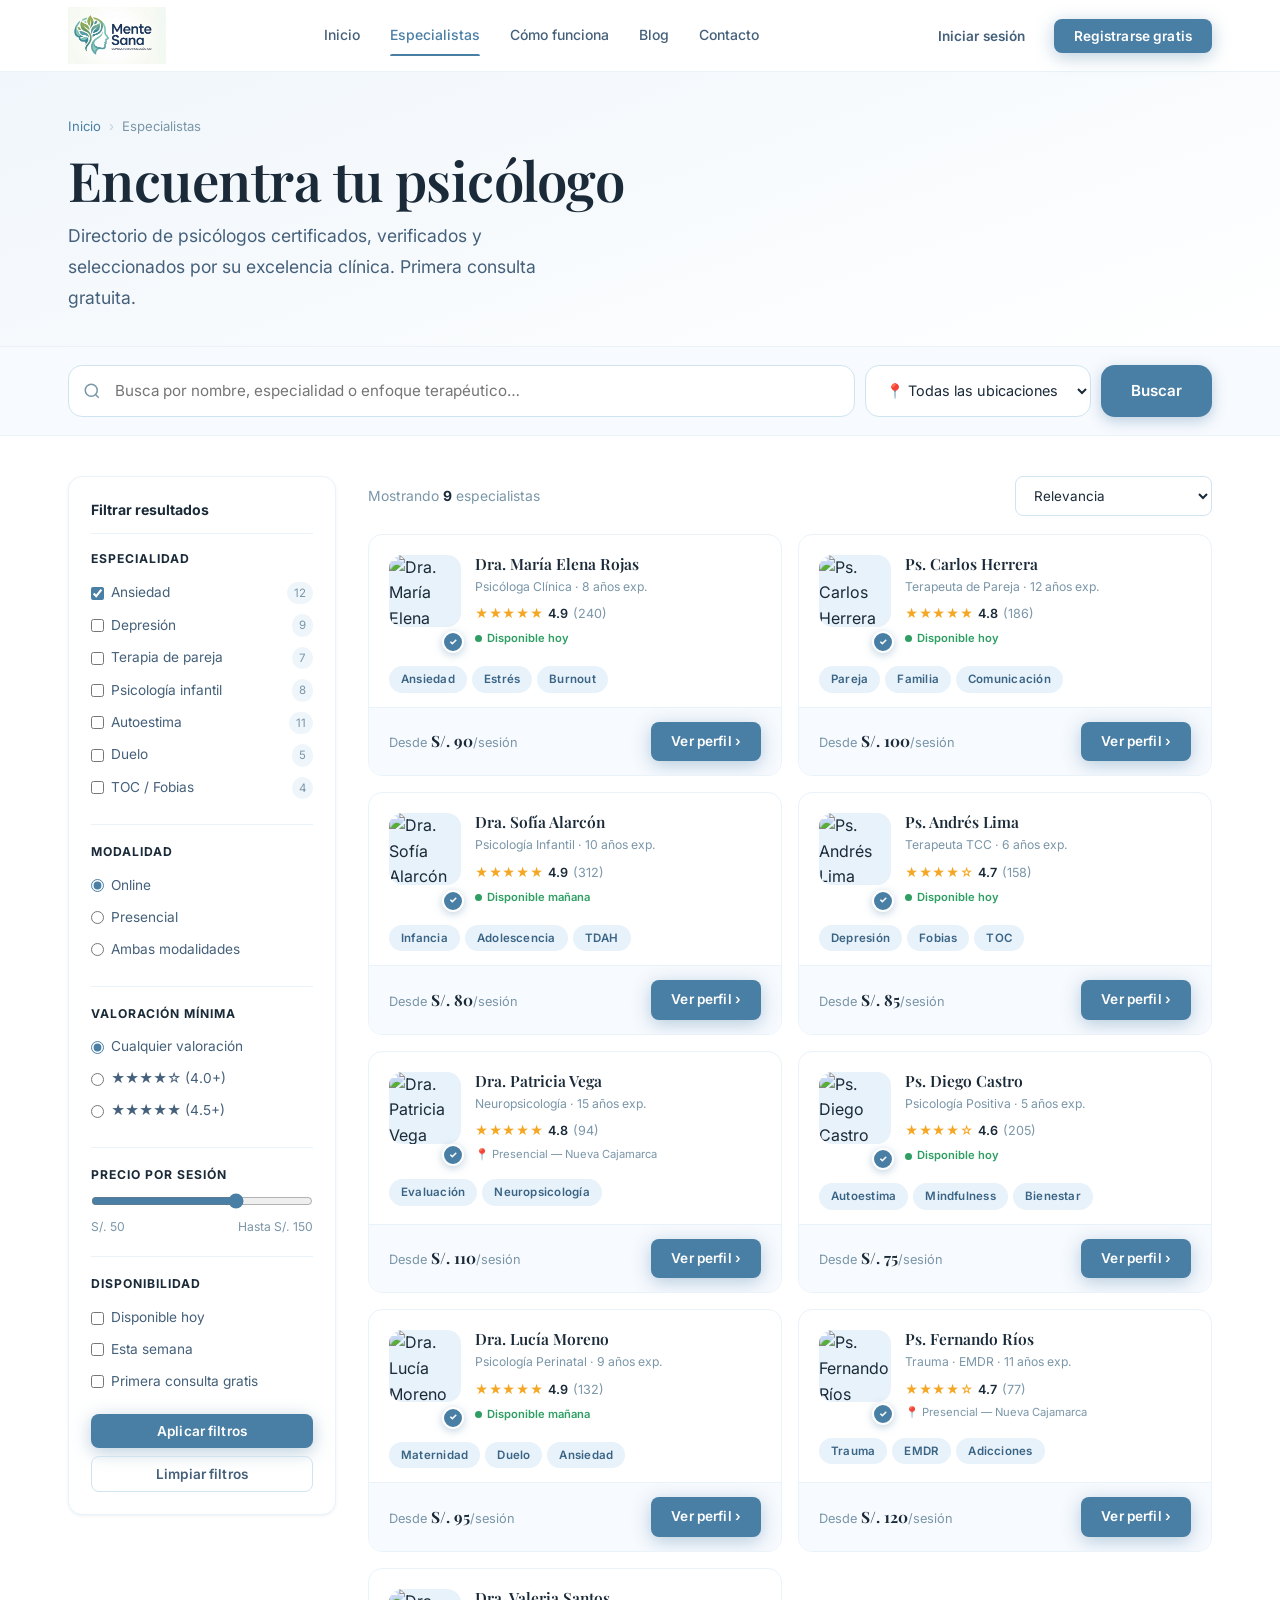
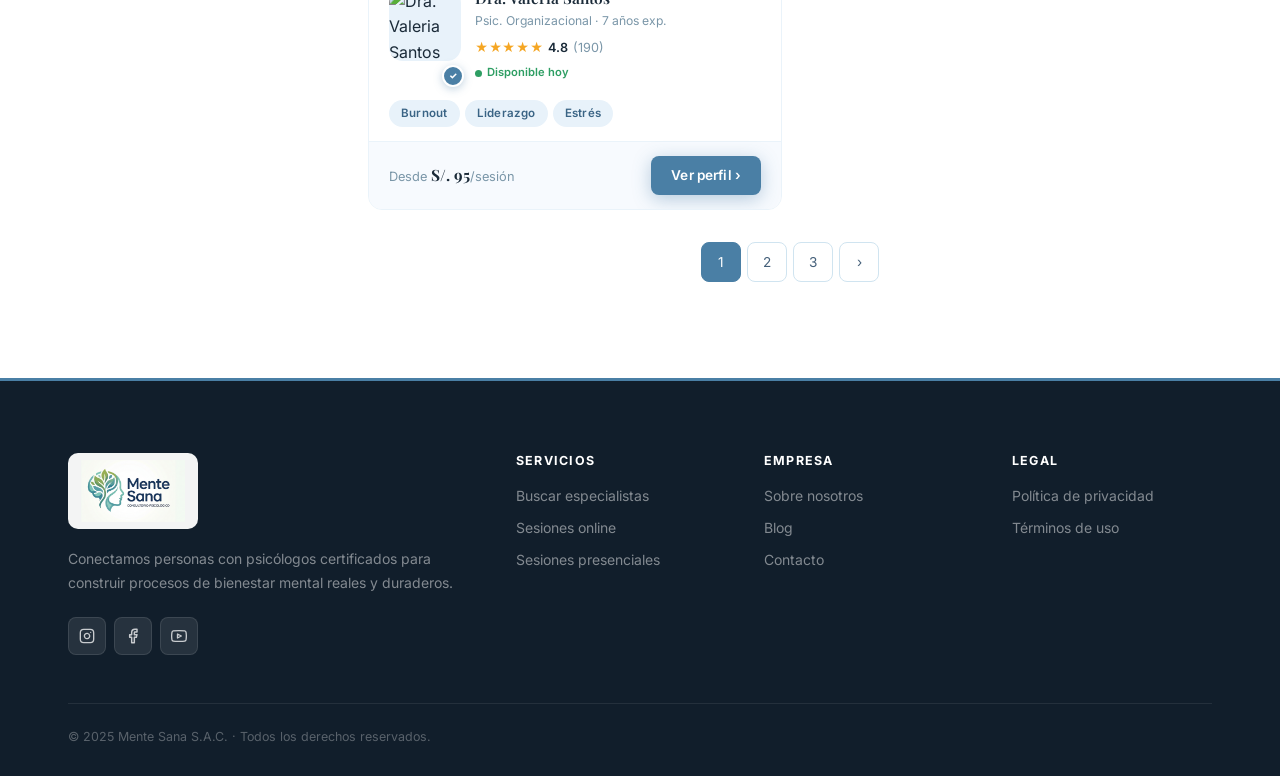
==== especialistas.html @ 7d18831c "Sitio Mente Sana — versión inicial" ====
<!DOCTYPE html>
<html lang="es">
<head>
  <meta charset="UTF-8">
  <meta name="viewport" content="width=device-width, initial-scale=1.0">
  <title>Especialistas — Mente Sana</title>
  <meta name="description" content="Directorio de psicólogos certificados. Filtra por especialidad, precio y disponibilidad.">
  <link rel="stylesheet" href="css/styles.css">
</head>
<body>

<!-- ══════════ NAVEGACIÓN ══════════ -->
<nav class="nav" id="navbar">
  <div class="container nav-inner">
    <a href="index.html" class="nav-logo">
      <img src="img/logo2.png" alt="Mente Sana — Consultorio Psicológico" class="nav-logo-img">
    </a>
    <div class="nav-links">
      <a href="index.html"         class="nav-link">Inicio</a>
      <a href="especialistas.html" class="nav-link active">Especialistas</a>
      <a href="index.html#proceso" class="nav-link">Cómo funciona</a>
      <a href="index.html#blog"    class="nav-link">Blog</a>
      <a href="index.html#contacto" class="nav-link">Contacto</a>
    </div>
    <div class="nav-actions">
      <button class="btn btn-ghost btn-sm" onclick="openAuthModal('login')">Iniciar sesión</button>
      <button class="btn btn-primary btn-sm" onclick="openAuthModal('register')">Registrarse gratis</button>
    </div>
    <button class="nav-hamburger" id="hamburger" aria-label="Abrir menú">
      <span></span><span></span><span></span>
    </button>
  </div>
</nav>
<div class="mobile-menu" id="mobileMenu">
  <a href="index.html"         class="nav-link">Inicio</a>
  <a href="especialistas.html" class="nav-link">Especialistas</a>
  <a href="index.html#contacto" class="nav-link">Contacto</a>
  <div class="nav-actions">
    <button class="btn btn-ghost btn-sm" onclick="openAuthModal('login')">Iniciar sesión</button>
    <button class="btn btn-primary btn-sm" onclick="openAuthModal('register')">Registrarse gratis</button>
  </div>
</div>


<!-- ══════════ CABECERA ══════════ -->
<div class="page-header">
  <div class="container">
    <div class="breadcrumb">
      <a href="index.html">Inicio</a>
      <span class="breadcrumb-sep">›</span>
      <span>Especialistas</span>
    </div>
    <h1>Encuentra tu psicólogo</h1>
    <p class="lead" style="color:var(--text-secondary);max-width:520px;margin-top:8px;">
      Directorio de psicólogos certificados, verificados y seleccionados
      por su excelencia clínica. Primera consulta gratuita.
    </p>
  </div>
</div>


<!-- ══════════ BARRA DE BÚSQUEDA ══════════ -->
<div style="background:var(--bg-soft);padding:18px 0;border-bottom:1px solid var(--border-light);">
  <div class="container">
    <div class="search-row" style="margin-bottom:0;">
      <div class="search-field">
        <svg class="search-field-icon" width="18" height="18" viewBox="0 0 24 24" fill="none" stroke="currentColor" stroke-width="2"><circle cx="11" cy="11" r="8"/><path d="m21 21-4.35-4.35"/></svg>
        <input class="search-input" type="text" id="searchInput" placeholder="Busca por nombre, especialidad o enfoque terapéutico…">
      </div>
      <select class="search-select" id="locationFilter">
        <option value="">📍 Todas las ubicaciones</option>
        <option>Online</option>
        <option>Nueva Cajamarca</option>
        <option>San Martín</option>
        <option>Rioja</option>
      </select>
      <button class="search-btn" onclick="applyFilters()">Buscar</button>
    </div>
  </div>
</div>


<!-- ══════════ CONTENIDO PRINCIPAL ══════════ -->
<div class="container">
  <div class="specialists-layout">

    <!-- SIDEBAR DE FILTROS -->
    <aside class="filters-sidebar">
      <div class="filters-sidebar-title">Filtrar resultados</div>

      <div class="filter-group">
        <h4>Especialidad</h4>
        <label class="filter-option">
          <div class="filter-option-left"><input type="checkbox" checked> Ansiedad</div>
          <span class="filter-option-count">12</span>
        </label>
        <label class="filter-option">
          <div class="filter-option-left"><input type="checkbox"> Depresión</div>
          <span class="filter-option-count">9</span>
        </label>
        <label class="filter-option">
          <div class="filter-option-left"><input type="checkbox"> Terapia de pareja</div>
          <span class="filter-option-count">7</span>
        </label>
        <label class="filter-option">
          <div class="filter-option-left"><input type="checkbox"> Psicología infantil</div>
          <span class="filter-option-count">8</span>
        </label>
        <label class="filter-option">
          <div class="filter-option-left"><input type="checkbox"> Autoestima</div>
          <span class="filter-option-count">11</span>
        </label>
        <label class="filter-option">
          <div class="filter-option-left"><input type="checkbox"> Duelo</div>
          <span class="filter-option-count">5</span>
        </label>
        <label class="filter-option">
          <div class="filter-option-left"><input type="checkbox"> TOC / Fobias</div>
          <span class="filter-option-count">4</span>
        </label>
      </div>

      <div class="filter-group">
        <h4>Modalidad</h4>
        <label class="filter-option"><div class="filter-option-left"><input type="radio" name="modalidad" checked> Online</div></label>
        <label class="filter-option"><div class="filter-option-left"><input type="radio" name="modalidad"> Presencial</div></label>
        <label class="filter-option"><div class="filter-option-left"><input type="radio" name="modalidad"> Ambas modalidades</div></label>
      </div>

      <div class="filter-group">
        <h4>Valoración mínima</h4>
        <label class="filter-option"><div class="filter-option-left"><input type="radio" name="rating" checked> Cualquier valoración</div></label>
        <label class="filter-option"><div class="filter-option-left"><input type="radio" name="rating"> ★★★★☆ (4.0+)</div></label>
        <label class="filter-option"><div class="filter-option-left"><input type="radio" name="rating"> ★★★★★ (4.5+)</div></label>
      </div>

      <div class="filter-group">
        <h4>Precio por sesión</h4>
        <div class="price-range">
          <input type="range" id="priceRange" min="50" max="200" value="150" oninput="updatePrice(this.value)">
          <div class="price-range-labels">
            <span>S/. 50</span>
            <span id="priceVal">Hasta S/. 150</span>
          </div>
        </div>
      </div>

      <div class="filter-group">
        <h4>Disponibilidad</h4>
        <label class="filter-option"><div class="filter-option-left"><input type="checkbox"> Disponible hoy</div></label>
        <label class="filter-option"><div class="filter-option-left"><input type="checkbox"> Esta semana</div></label>
        <label class="filter-option"><div class="filter-option-left"><input type="checkbox"> Primera consulta gratis</div></label>
      </div>

      <button class="btn btn-primary btn-full btn-sm" onclick="applyFilters()">Aplicar filtros</button>
      <button class="btn btn-ghost btn-full btn-sm" style="margin-top:8px;border:1.5px solid var(--border);" onclick="clearFilters()">Limpiar filtros</button>
    </aside>

    <!-- RESULTADOS -->
    <main>
      <div class="results-header">
        <div class="results-count">Mostrando <strong id="resultsCount">9</strong> especialistas</div>
        <select class="sort-select" onchange="applyFilters()">
          <option>Relevancia</option>
          <option>Precio: menor a mayor</option>
          <option>Precio: mayor a menor</option>
          <option>Mejor valorados</option>
          <option>Más reseñas</option>
        </select>
      </div>

      <div class="specialists-grid" id="specialistsGrid">

        <!-- Card 1 — Destacada -->
        <div class="specialist-card" onclick="window.location='perfil.html'" style="cursor:pointer;">
          <div class="card-top">
            <div class="card-avatar-wrap">
              <div class="card-avatar">
                <img src="https://images.unsplash.com/photo-1494790108377-be9c29b29330?auto=format&fit=crop&w=200&h=200&crop=face&q=80" alt="Dra. María Elena Rojas">
              </div>
              <span class="verified-badge">✓</span>
            </div>
            <div class="card-info">
              <h3 class="card-name">Dra. María Elena Rojas</h3>
              <p class="card-spec">Psicóloga Clínica · 8 años exp.</p>
              <div class="card-rating"><span class="stars">★★★★★</span> 4.9 <span class="card-reviews">(240)</span></div>
              <div class="card-online"><span class="online-dot"></span>Disponible hoy</div>
            </div>
          </div>
          <div class="card-body"><div class="card-tags"><span class="badge">Ansiedad</span><span class="badge">Estrés</span><span class="badge">Burnout</span></div></div>
          <div class="card-footer">
            <span class="card-price">Desde <strong>S/. 90</strong>/sesión</span>
            <a href="perfil.html" class="btn btn-primary btn-sm" onclick="event.stopPropagation()">Ver perfil ›</a>
          </div>
        </div>

        <!-- Card 2 -->
        <div class="specialist-card" onclick="window.location='perfil.html'" style="cursor:pointer;">
          <div class="card-top">
            <div class="card-avatar-wrap">
              <div class="card-avatar"><img src="https://images.unsplash.com/photo-1612349317150-e413f6a5b16d?auto=format&fit=crop&w=200&h=200&crop=face&q=80" alt="Ps. Carlos Herrera"></div>
              <span class="verified-badge">✓</span>
            </div>
            <div class="card-info">
              <h3 class="card-name">Ps. Carlos Herrera</h3>
              <p class="card-spec">Terapeuta de Pareja · 12 años exp.</p>
              <div class="card-rating"><span class="stars">★★★★★</span> 4.8 <span class="card-reviews">(186)</span></div>
              <div class="card-online"><span class="online-dot"></span>Disponible hoy</div>
            </div>
          </div>
          <div class="card-body"><div class="card-tags"><span class="badge">Pareja</span><span class="badge">Familia</span><span class="badge">Comunicación</span></div></div>
          <div class="card-footer">
            <span class="card-price">Desde <strong>S/. 100</strong>/sesión</span>
            <a href="perfil.html" class="btn btn-primary btn-sm" onclick="event.stopPropagation()">Ver perfil ›</a>
          </div>
        </div>

        <!-- Card 3 -->
        <div class="specialist-card" onclick="window.location='perfil.html'" style="cursor:pointer;">
          <div class="card-top">
            <div class="card-avatar-wrap">
              <div class="card-avatar"><img src="https://images.unsplash.com/photo-1573497019940-1c28c88b4f3e?auto=format&fit=crop&w=200&h=200&crop=face&q=80" alt="Dra. Sofía Alarcón"></div>
              <span class="verified-badge">✓</span>
            </div>
            <div class="card-info">
              <h3 class="card-name">Dra. Sofía Alarcón</h3>
              <p class="card-spec">Psicología Infantil · 10 años exp.</p>
              <div class="card-rating"><span class="stars">★★★★★</span> 4.9 <span class="card-reviews">(312)</span></div>
              <div class="card-online"><span class="online-dot"></span>Disponible mañana</div>
            </div>
          </div>
          <div class="card-body"><div class="card-tags"><span class="badge">Infancia</span><span class="badge">Adolescencia</span><span class="badge">TDAH</span></div></div>
          <div class="card-footer">
            <span class="card-price">Desde <strong>S/. 80</strong>/sesión</span>
            <a href="perfil.html" class="btn btn-primary btn-sm" onclick="event.stopPropagation()">Ver perfil ›</a>
          </div>
        </div>

        <!-- Card 4 -->
        <div class="specialist-card" onclick="window.location='perfil.html'" style="cursor:pointer;">
          <div class="card-top">
            <div class="card-avatar-wrap">
              <div class="card-avatar"><img src="https://images.unsplash.com/photo-1612531386530-97286d97c2d2?auto=format&fit=crop&w=200&h=200&crop=face&q=80" alt="Ps. Andrés Lima"></div>
              <span class="verified-badge">✓</span>
            </div>
            <div class="card-info">
              <h3 class="card-name">Ps. Andrés Lima</h3>
              <p class="card-spec">Terapeuta TCC · 6 años exp.</p>
              <div class="card-rating"><span class="stars">★★★★☆</span> 4.7 <span class="card-reviews">(158)</span></div>
              <div class="card-online"><span class="online-dot"></span>Disponible hoy</div>
            </div>
          </div>
          <div class="card-body"><div class="card-tags"><span class="badge">Depresión</span><span class="badge">Fobias</span><span class="badge">TOC</span></div></div>
          <div class="card-footer">
            <span class="card-price">Desde <strong>S/. 85</strong>/sesión</span>
            <a href="perfil.html" class="btn btn-primary btn-sm" onclick="event.stopPropagation()">Ver perfil ›</a>
          </div>
        </div>

        <!-- Card 5 -->
        <div class="specialist-card" onclick="window.location='perfil.html'" style="cursor:pointer;">
          <div class="card-top">
            <div class="card-avatar-wrap">
              <div class="card-avatar"><img src="https://images.unsplash.com/photo-1581065178047-8ee15951ede6?auto=format&fit=crop&w=200&h=200&crop=face&q=80" alt="Dra. Patricia Vega"></div>
              <span class="verified-badge">✓</span>
            </div>
            <div class="card-info">
              <h3 class="card-name">Dra. Patricia Vega</h3>
              <p class="card-spec">Neuropsicología · 15 años exp.</p>
              <div class="card-rating"><span class="stars">★★★★★</span> 4.8 <span class="card-reviews">(94)</span></div>
              <div style="font-size:.7rem;color:var(--text-muted);margin-top:4px;">📍 Presencial — Nueva Cajamarca</div>
            </div>
          </div>
          <div class="card-body"><div class="card-tags"><span class="badge">Evaluación</span><span class="badge">Neuropsicología</span></div></div>
          <div class="card-footer">
            <span class="card-price">Desde <strong>S/. 110</strong>/sesión</span>
            <a href="perfil.html" class="btn btn-primary btn-sm" onclick="event.stopPropagation()">Ver perfil ›</a>
          </div>
        </div>

        <!-- Card 6 -->
        <div class="specialist-card" onclick="window.location='perfil.html'" style="cursor:pointer;">
          <div class="card-top">
            <div class="card-avatar-wrap">
              <div class="card-avatar"><img src="https://images.unsplash.com/photo-1645066928295-2506defde470?auto=format&fit=crop&w=200&h=200&crop=face&q=80" alt="Ps. Diego Castro"></div>
              <span class="verified-badge">✓</span>
            </div>
            <div class="card-info">
              <h3 class="card-name">Ps. Diego Castro</h3>
              <p class="card-spec">Psicología Positiva · 5 años exp.</p>
              <div class="card-rating"><span class="stars">★★★★☆</span> 4.6 <span class="card-reviews">(205)</span></div>
              <div class="card-online"><span class="online-dot"></span>Disponible hoy</div>
            </div>
          </div>
          <div class="card-body"><div class="card-tags"><span class="badge">Autoestima</span><span class="badge">Mindfulness</span><span class="badge">Bienestar</span></div></div>
          <div class="card-footer">
            <span class="card-price">Desde <strong>S/. 75</strong>/sesión</span>
            <a href="perfil.html" class="btn btn-primary btn-sm" onclick="event.stopPropagation()">Ver perfil ›</a>
          </div>
        </div>

        <!-- Card 7 -->
        <div class="specialist-card" onclick="window.location='perfil.html'" style="cursor:pointer;">
          <div class="card-top">
            <div class="card-avatar-wrap">
              <div class="card-avatar"><img src="https://images.unsplash.com/photo-1573496359142-b8d87734a5a2?auto=format&fit=crop&w=200&h=200&crop=face&q=80" alt="Dra. Lucía Moreno"></div>
              <span class="verified-badge">✓</span>
            </div>
            <div class="card-info">
              <h3 class="card-name">Dra. Lucía Moreno</h3>
              <p class="card-spec">Psicología Perinatal · 9 años exp.</p>
              <div class="card-rating"><span class="stars">★★★★★</span> 4.9 <span class="card-reviews">(132)</span></div>
              <div class="card-online"><span class="online-dot"></span>Disponible mañana</div>
            </div>
          </div>
          <div class="card-body"><div class="card-tags"><span class="badge">Maternidad</span><span class="badge">Duelo</span><span class="badge">Ansiedad</span></div></div>
          <div class="card-footer">
            <span class="card-price">Desde <strong>S/. 95</strong>/sesión</span>
            <a href="perfil.html" class="btn btn-primary btn-sm" onclick="event.stopPropagation()">Ver perfil ›</a>
          </div>
        </div>

        <!-- Card 8 -->
        <div class="specialist-card" onclick="window.location='perfil.html'" style="cursor:pointer;">
          <div class="card-top">
            <div class="card-avatar-wrap">
              <div class="card-avatar"><img src="https://images.unsplash.com/photo-1612349317150-e413f6a5b16d?auto=format&fit=crop&w=200&h=200&crop=top&q=80" alt="Ps. Fernando Ríos"></div>
              <span class="verified-badge">✓</span>
            </div>
            <div class="card-info">
              <h3 class="card-name">Ps. Fernando Ríos</h3>
              <p class="card-spec">Trauma · EMDR · 11 años exp.</p>
              <div class="card-rating"><span class="stars">★★★★☆</span> 4.7 <span class="card-reviews">(77)</span></div>
              <div style="font-size:.7rem;color:var(--text-muted);margin-top:4px;">📍 Presencial — Nueva Cajamarca</div>
            </div>
          </div>
          <div class="card-body"><div class="card-tags"><span class="badge">Trauma</span><span class="badge">EMDR</span><span class="badge">Adicciones</span></div></div>
          <div class="card-footer">
            <span class="card-price">Desde <strong>S/. 120</strong>/sesión</span>
            <a href="perfil.html" class="btn btn-primary btn-sm" onclick="event.stopPropagation()">Ver perfil ›</a>
          </div>
        </div>

        <!-- Card 9 -->
        <div class="specialist-card" onclick="window.location='perfil.html'" style="cursor:pointer;">
          <div class="card-top">
            <div class="card-avatar-wrap">
              <div class="card-avatar"><img src="https://images.unsplash.com/photo-1701096374092-bb70915fdc5c?auto=format&fit=crop&w=200&h=200&crop=face&q=80" alt="Dra. Valeria Santos"></div>
              <span class="verified-badge">✓</span>
            </div>
            <div class="card-info">
              <h3 class="card-name">Dra. Valeria Santos</h3>
              <p class="card-spec">Psic. Organizacional · 7 años exp.</p>
              <div class="card-rating"><span class="stars">★★★★★</span> 4.8 <span class="card-reviews">(190)</span></div>
              <div class="card-online"><span class="online-dot"></span>Disponible hoy</div>
            </div>
          </div>
          <div class="card-body"><div class="card-tags"><span class="badge">Burnout</span><span class="badge">Liderazgo</span><span class="badge">Estrés</span></div></div>
          <div class="card-footer">
            <span class="card-price">Desde <strong>S/. 95</strong>/sesión</span>
            <a href="perfil.html" class="btn btn-primary btn-sm" onclick="event.stopPropagation()">Ver perfil ›</a>
          </div>
        </div>

      </div><!-- /.specialists-grid -->

      <div class="pagination">
        <button class="page-btn active">1</button>
        <button class="page-btn">2</button>
        <button class="page-btn">3</button>
        <button class="page-btn">›</button>
      </div>
    </main>
  </div>
</div>


<!-- ══════════ FOOTER ══════════ -->
<footer class="footer" style="margin-top:56px;">
  <div class="container">
    <div class="footer-grid">
      <div class="footer-brand">
        <div class="footer-logo-wrap">
          <img src="img/logo2.png" alt="Mente Sana — Consultorio Psicológico" class="footer-logo-img">
        </div>
        <p>Conectamos personas con psicólogos certificados para construir procesos de bienestar mental reales y duraderos.</p>
        <div class="footer-social">
          <a href="#" class="social-btn" aria-label="Instagram"><svg width="16" height="16" viewBox="0 0 24 24" fill="none" stroke="currentColor" stroke-width="2" stroke-linecap="round" stroke-linejoin="round" aria-hidden="true"><rect x="2" y="2" width="20" height="20" rx="5" ry="5"/><path d="M16 11.37A4 4 0 1 1 12.63 8 4 4 0 0 1 16 11.37z"/><line x1="17.5" y1="6.5" x2="17.51" y2="6.5"/></svg></a>
          <a href="#" class="social-btn" aria-label="Facebook"><svg width="16" height="16" viewBox="0 0 24 24" fill="none" stroke="currentColor" stroke-width="2.2" stroke-linecap="round" stroke-linejoin="round" aria-hidden="true"><path d="M18 2h-3a5 5 0 0 0-5 5v3H7v4h3v8h4v-8h3l1-4h-4V7a1 1 0 0 1 1-1h3z"/></svg></a>
          <a href="#" class="social-btn" aria-label="YouTube"><svg width="16" height="16" viewBox="0 0 24 24" fill="none" stroke="currentColor" stroke-width="2" stroke-linecap="round" stroke-linejoin="round" aria-hidden="true"><path d="M22.54 6.42a2.78 2.78 0 0 0-1.95-1.96C18.88 4 12 4 12 4s-6.88 0-8.59.46a2.78 2.78 0 0 0-1.95 1.96A29 29 0 0 0 1 12a29 29 0 0 0 .46 5.58A2.78 2.78 0 0 0 3.41 19.54C5.12 20 12 20 12 20s6.88 0 8.59-.46a2.78 2.78 0 0 0 1.95-1.95A29 29 0 0 0 23 12a29 29 0 0 0-.46-5.58z"/><polygon points="9.75 15.02 15.5 12 9.75 8.98 9.75 15.02"/></svg></a>
        </div>
      </div>
      <div class="footer-col">
        <h4>Servicios</h4>
        <div class="footer-links">
          <a href="especialistas.html" class="footer-link">Buscar especialistas</a>
          <a href="index.html#modalidades" class="footer-link">Sesiones online</a>
          <a href="index.html#modalidades" class="footer-link">Sesiones presenciales</a>
        </div>
      </div>
      <div class="footer-col">
        <h4>Empresa</h4>
        <div class="footer-links">
          <a href="#" class="footer-link">Sobre nosotros</a>
          <a href="#" class="footer-link">Blog</a>
          <a href="index.html#contacto" class="footer-link">Contacto</a>
        </div>
      </div>
      <div class="footer-col">
        <h4>Legal</h4>
        <div class="footer-links">
          <a href="#" class="footer-link">Política de privacidad</a>
          <a href="#" class="footer-link">Términos de uso</a>
        </div>
      </div>
    </div>
    <div class="footer-bottom">
      <p>© 2025 Mente Sana S.A.C. · Todos los derechos reservados.</p>
    </div>
  </div>
</footer>

<script>
const hamburger = document.getElementById('hamburger');
const mobileMenu = document.getElementById('mobileMenu');
hamburger.addEventListener('click', () => mobileMenu.classList.toggle('open'));
document.addEventListener('click', e => {
  if(!hamburger.contains(e.target) && !mobileMenu.contains(e.target)) mobileMenu.classList.remove('open');
});
window.addEventListener('scroll', () => {
  document.getElementById('navbar').classList.toggle('scrolled', window.scrollY > 8);
}, { passive: true });

function updatePrice(val) {
  document.getElementById('priceVal').textContent = 'Hasta S/. ' + val;
}

function applyFilters() {
  const query = document.getElementById('searchInput').value.toLowerCase().trim();
  const cards  = document.querySelectorAll('.specialist-card');
  let visible  = 0;
  cards.forEach(card => {
    const text = card.textContent.toLowerCase();
    const show = !query || text.includes(query);
    card.style.display = show ? '' : 'none';
    if (show) visible++;
  });
  document.getElementById('resultsCount').textContent = visible;
}

function clearFilters() {
  document.getElementById('searchInput').value = '';
  document.getElementById('locationFilter').value = '';
  document.querySelectorAll('.specialist-card').forEach(c => c.style.display = '');
  document.getElementById('resultsCount').textContent = 9;
}

document.querySelectorAll('.page-btn').forEach(btn => {
  btn.addEventListener('click', function() {
    document.querySelectorAll('.page-btn').forEach(b => b.classList.remove('active'));
    this.classList.add('active');
  });
});
</script>
<script src="js/main.js"></script>
</body>
</html>
---- css/styles.css ----
/* ===== GOOGLE FONTS ===== */
@import url('https://fonts.googleapis.com/css2?family=Inter:wght@300;400;500;600;700&family=Playfair+Display:ital,wght@0,400;0,600;0,700;1,400&display=swap');

/* ===== CUSTOM PROPERTIES ===== */
:root {
  --primary:         #4A7FA5;
  --primary-dark:    #3A6485;
  --primary-darker:  #2D5270;
  --primary-light:   #E8F2FA;
  --primary-lighter: #F0F6FB;
  --accent:          #7BB3D4;
  --accent-light:    #C4DFF0;
  --accent-warm:     #5E9EC4;

  --text:            #1A2A38;
  --text-secondary:  #45607A;
  --text-muted:      #7A96A8;
  --border:          #D0E4F0;
  --border-light:    #EAF3FA;
  --bg:              #FFFFFF;
  --bg-soft:         #F7FAFE;
  --bg-secondary:    #EFF6FB;

  --success:         #2E9E63;
  --success-light:   #E2F7ED;
  --warning:         #D4860A;

  --shadow-xs: 0 1px 3px rgba(20,50,80,0.07);
  --shadow-sm: 0 2px 12px rgba(20,50,80,0.09);
  --shadow:    0 4px 24px rgba(20,50,80,0.11);
  --shadow-lg: 0 8px 40px rgba(20,50,80,0.14);
  --shadow-xl: 0 16px 60px rgba(20,50,80,0.18);

  --radius-xs: 4px;
  --radius-sm: 8px;
  --radius:    14px;
  --radius-lg: 22px;
  --radius-xl: 36px;
  --radius-full: 9999px;

  --font-body:    'Inter', -apple-system, BlinkMacSystemFont, sans-serif;
  --font-heading: 'Playfair Display', Georgia, serif;

  --transition:      0.22s ease;
  --transition-slow: 0.45s ease;

  --max-width: 1200px;
  --nav-height: 72px;
}

/* ===== RESET ===== */
*, *::before, *::after { box-sizing: border-box; margin: 0; padding: 0; }
html { scroll-behavior: smooth; }
body {
  font-family: var(--font-body);
  font-size: 16px;
  color: var(--text);
  background: var(--bg);
  line-height: 1.6;
  -webkit-font-smoothing: antialiased;
  -moz-osx-font-smoothing: grayscale;
}
img { max-width: 100%; display: block; }
a  { color: inherit; text-decoration: none; }
button { cursor: pointer; font-family: inherit; border: none; background: none; }
input, select, textarea { font-family: inherit; font-size: inherit; }
ul { list-style: none; }

/* ===== TYPOGRAPHY ===== */
h1,h2,h3,h4,h5,h6 { font-family: var(--font-heading); font-weight: 600; line-height: 1.22; color: var(--text); }
h1 { font-size: clamp(2.1rem, 4.5vw, 3.4rem); letter-spacing: -0.01em; }
h2 { font-size: clamp(1.65rem, 3.2vw, 2.3rem); letter-spacing: -0.01em; }
h3 { font-size: clamp(1.1rem, 2vw, 1.4rem); }
h4 { font-size: 1.05rem; }
p  { color: var(--text-secondary); line-height: 1.78; }
.lead { font-size: 1.1rem; line-height: 1.75; }

/* ===== ANIMATIONS ===== */
@keyframes dotPulse {
  0%,100% { box-shadow: 0 0 0 0 rgba(46,158,99,.55); }
  60%     { box-shadow: 0 0 0 6px transparent; }
}
@keyframes floatY {
  0%,100% { transform: translateY(0); }
  50%     { transform: translateY(-8px); }
}
@keyframes fadeUp {
  from { opacity:0; transform:translateY(24px); }
  to   { opacity:1; transform:translateY(0); }
}
@keyframes modalIn {
  from { opacity:0; transform:scale(.95) translateY(14px); }
  to   { opacity:1; transform:scale(1) translateY(0); }
}
@keyframes shimmer {
  0%   { background-position: -200% center; }
  100% { background-position: 200% center; }
}

/* ===== LAYOUT ===== */
.container { max-width: var(--max-width); margin-inline: auto; padding-inline: 28px; }
.section    { padding: 80px 0; }
.section--gray    { background: var(--bg-soft); }
.section--primary { background: linear-gradient(135deg, var(--primary-darker) 0%, var(--primary-dark) 60%, var(--primary) 100%); color:#fff; }

.section-header { text-align: center; margin-bottom: 52px; }
.section-header .eyebrow {
  display: inline-flex; align-items: center; gap: 6px;
  font-size: .72rem; font-weight: 700; letter-spacing: .14em;
  text-transform: uppercase; color: var(--primary); margin-bottom: 10px;
}
.section-header .eyebrow::before,
.section-header .eyebrow::after { content:''; display:block; width:24px; height:1.5px; background:var(--primary); border-radius:2px; }
.section-header h2 { margin-bottom: 12px; }
.section-header p  { max-width: 540px; margin-inline: auto; font-size: 1.05rem; }

.grid-2 { display: grid; grid-template-columns: repeat(2,1fr); gap: 24px; }
.grid-3 { display: grid; grid-template-columns: repeat(3,1fr); gap: 28px; }
.grid-4 { display: grid; grid-template-columns: repeat(4,1fr); gap: 24px; }

/* ===== BADGE ===== */
.badge {
  display: inline-flex; align-items: center; gap: 4px;
  padding: 4px 12px; border-radius: var(--radius-full);
  font-size: .72rem; font-weight: 600;
  background: var(--primary-light); color: var(--primary-dark);
  letter-spacing: .02em;
}
.badge--outline { background: transparent; border: 1.5px solid var(--border); color: var(--text-secondary); }
.badge--green   { background: var(--success-light); color: var(--success); }
.badge--warm    { background: #FEF3E2; color: var(--warning); }
.badge--gray    { background: var(--bg-secondary); color: var(--text-muted); }
.badge--featured { background: var(--primary); color: #fff; font-size: .68rem; }

/* ===== VERIFIED BADGE ===== */
.card-avatar-wrap { position: relative; display: inline-block; flex-shrink: 0; }
.verified-badge {
  position: absolute; bottom: -3px; right: -3px;
  width: 22px; height: 22px; border-radius: 50%;
  background: var(--primary); border: 2.5px solid var(--bg);
  display: flex; align-items: center; justify-content: center;
  color: #fff; font-size: .58rem; font-weight: 800;
  box-shadow: 0 2px 8px rgba(74,127,165,.35);
}

/* ===== BUTTONS ===== */
.btn {
  display: inline-flex; align-items: center; justify-content: center;
  gap: 8px; padding: 13px 30px; border-radius: var(--radius);
  font-size: .95rem; font-weight: 600; transition: all var(--transition);
  white-space: nowrap; letter-spacing: .01em;
}
.btn-primary {
  background: var(--primary); color: #fff;
  box-shadow: 0 4px 18px rgba(74,127,165,.38);
}
.btn-primary:hover {
  background: var(--primary-dark); transform: translateY(-2px);
  box-shadow: 0 7px 28px rgba(74,127,165,.46);
}
.btn-primary:active { transform: translateY(0); }
.btn-secondary {
  background: var(--bg); color: var(--primary);
  border: 2px solid var(--primary);
}
.btn-secondary:hover { background: var(--primary-light); transform: translateY(-2px); }
.btn-ghost { background: transparent; color: var(--text-secondary); padding: 10px 18px; }
.btn-ghost:hover { background: var(--bg-secondary); color: var(--text); }
.btn-white  { background: #fff; color: var(--primary); box-shadow: 0 4px 20px rgba(0,0,0,.18); }
.btn-white:hover  { background: var(--primary-lighter); transform: translateY(-2px); }
.btn-outline-white { border: 2px solid rgba(255,255,255,.55); color: #fff; background: transparent; }
.btn-outline-white:hover { background: rgba(255,255,255,.12); transform: translateY(-2px); }
.btn-sm  { padding: 9px 20px; font-size: .85rem; border-radius: var(--radius-sm); }
.btn-lg  { padding: 16px 38px; font-size: 1.05rem; }
.btn-full { width: 100%; justify-content: center; }

/* ===== NAVIGATION ===== */
.nav {
  position: sticky; top: 0; z-index: 100;
  height: var(--nav-height);
  background: rgba(255,255,255,.94);
  backdrop-filter: blur(16px); -webkit-backdrop-filter: blur(16px);
  border-bottom: 1px solid var(--border-light);
  transition: box-shadow var(--transition);
}
.nav.scrolled { box-shadow: var(--shadow-sm); }
.nav-inner {
  height: 100%; display: flex; align-items: center;
  justify-content: space-between; gap: 24px;
}
.nav-logo {
  display: flex; align-items: center; flex-shrink: 0;
}
.nav-logo-img {
  height: 58px;
  width: auto;
  display: block;
  object-fit: contain;
}
/* kept for legacy selectors that may reference these */
.logo-mark { display: none; }
.logo-text  { display: none; }

/* ── Footer logo on dark background ── */
.footer-logo-wrap {
  display: inline-flex;
  background: rgba(255,255,255,.95);
  border-radius: 10px;
  padding: 7px 13px;
  margin-bottom: 18px;
}
.footer-logo-img {
  height: 62px;
  width: auto;
  display: block;
  object-fit: contain;
}

/* ── Auth modal logo ── */
.auth-logo-img {
  height: 46px;
  width: auto;
  display: block;
  object-fit: contain;
}
.nav-links { display: flex; align-items: center; gap: 2px; flex: 1; justify-content: center; }
.nav-link {
  padding: 8px 14px; border-radius: var(--radius-sm);
  font-size: .875rem; font-weight: 500; color: var(--text-secondary);
  transition: all var(--transition); position: relative;
}
.nav-link:hover { color: var(--primary); background: var(--primary-light); }
.nav-link.active { color: var(--primary); }
.nav-link.active::after {
  content: ''; position: absolute; bottom: -1px; left: 14px; right: 14px;
  height: 2px; background: var(--primary); border-radius: 2px 2px 0 0;
}
.nav-actions { display: flex; align-items: center; gap: 8px; flex-shrink: 0; }
.nav-hamburger { display: none; flex-direction: column; gap: 5px; padding: 6px; }
.nav-hamburger span { display: block; width: 22px; height: 2px; background: var(--text); border-radius: 2px; transition: var(--transition); }

.mobile-menu {
  display: none; position: fixed; top: var(--nav-height); left: 0; right: 0;
  background: var(--bg); border-bottom: 1px solid var(--border-light);
  box-shadow: var(--shadow); padding: 16px 28px; z-index: 99;
  flex-direction: column; gap: 4px;
}
.mobile-menu.open { display: flex; }
.mobile-menu .nav-link { display: block; padding: 12px 14px; }
.mobile-menu .nav-actions { padding-top: 14px; border-top: 1px solid var(--border-light); justify-content: center; }

/* ===== HERO ===== */
.hero {
  position: relative; overflow: hidden;
  min-height: calc(100vh - var(--nav-height));
  display: flex; align-items: center;
  background: linear-gradient(160deg, #EBF4FC 0%, #F4F9FD 50%, #FFFFFF 100%);
}
/* Decorative blobs */
.hero::before {
  content:''; position:absolute; top:-180px; right:-100px;
  width: 640px; height: 640px; border-radius: 50%;
  background: radial-gradient(circle, rgba(123,179,212,.18) 0%, transparent 65%);
  pointer-events: none;
}
.hero::after {
  content:''; position:absolute; bottom:-200px; left:-140px;
  width: 500px; height: 500px; border-radius: 50%;
  background: radial-gradient(circle, rgba(74,127,165,.11) 0%, transparent 65%);
  pointer-events: none;
}
/* Dot grid texture */
.hero-bg-pattern {
  position: absolute; inset: 0; pointer-events: none;
  background-image: radial-gradient(circle, rgba(74,127,165,.08) 1px, transparent 1px);
  background-size: 32px 32px;
}
.hero-inner {
  display: grid; grid-template-columns: 1.08fr 1fr;
  gap: 60px; align-items: center;
  padding: 80px 0 100px; position: relative; z-index: 1;
}
.hero-eyebrow {
  display: inline-flex; align-items: center; gap: 8px;
  background: var(--primary-light); color: var(--primary-dark);
  padding: 6px 16px; border-radius: var(--radius-full);
  font-size: .76rem; font-weight: 700; letter-spacing: .09em; text-transform: uppercase;
  margin-bottom: 22px; border: 1px solid rgba(74,127,165,.2);
}
.hero-eyebrow .pulse-dot {
  width: 7px; height: 7px; background: var(--success); border-radius: 50%;
  animation: dotPulse 2s ease-in-out infinite;
}
.hero-title { margin-bottom: 18px; line-height: 1.15; }
.hero-title em { font-style: italic; color: var(--primary); }
.hero-subtitle { font-size: 1.1rem; margin-bottom: 38px; max-width: 480px; line-height: 1.78; }
.hero-cta { display: flex; gap: 14px; flex-wrap: wrap; margin-bottom: 38px; }
.hero-trust { display: flex; flex-wrap: wrap; gap: 20px; }
.trust-item {
  display: flex; align-items: center; gap: 7px;
  font-size: .84rem; color: var(--text-secondary); font-weight: 500;
}
.trust-check {
  width: 20px; height: 20px; background: var(--success); border-radius: 50%;
  display: flex; align-items: center; justify-content: center;
  color: #fff; font-size: .6rem; font-weight: 700; flex-shrink: 0;
}

/* Hero visual */
.hero-visual { position: relative; display: flex; justify-content: center; }
.hero-card-main {
  background: var(--bg); border-radius: var(--radius-xl);
  padding: 24px; box-shadow: var(--shadow-xl);
  max-width: 300px; width: 100%;
  border: 1px solid var(--border-light);
  position: relative;
}
.hero-card-main::before {
  content:''; position:absolute; top:-1px; left:32px; right:32px; height:3px;
  background: linear-gradient(90deg, var(--primary), var(--accent));
  border-radius: 0 0 3px 3px;
}
.hero-card-img {
  width: 100%; height: 190px; border-radius: var(--radius-lg); margin-bottom: 16px;
  overflow: hidden; background: linear-gradient(135deg, var(--primary-light), var(--accent-light));
}
.hero-card-img img { width:100%; height:100%; object-fit:cover; }
.hero-card-main h3 { font-size: 1rem; margin-bottom: 2px; }
.hero-card-main .spec { font-size: .8rem; color: var(--text-muted); margin-bottom: 10px; }
.hero-card-rating { display:flex; align-items:center; gap:5px; font-size:.8rem; font-weight:600; margin-bottom:12px; }
.stars { color: #F5A623; letter-spacing: .05em; }
.hero-card-tags { display:flex; gap:5px; flex-wrap:wrap; margin-bottom:14px; }
.hero-float {
  position: absolute; background: var(--bg); border-radius: var(--radius);
  padding: 12px 16px; box-shadow: var(--shadow-lg);
  display: flex; align-items: center; gap: 10px;
  border: 1px solid var(--border-light);
}
.hero-float--top { top: -18px; right: -22px; min-width: 168px; animation: floatY 4s ease-in-out infinite; }
.hero-float--bot { bottom: 20px; left: -28px; min-width: 185px; animation: floatY 4s ease-in-out infinite; animation-delay: 2s; }
.float-icon {
  width: 38px; height: 38px; border-radius: var(--radius-sm);
  display: flex; align-items: center; justify-content: center; font-size: 1.05rem; flex-shrink: 0;
}
.float-icon--blue  { background: var(--primary-light); }
.float-icon--green { background: var(--success-light); }
.float-num  { font-size: .98rem; font-weight: 700; color: var(--text); display: block; line-height: 1.2; }
.float-desc { font-size: .7rem; color: var(--text-muted); }

/* Hero photo frame (replaces specialist card) */
.hero-photo-frame {
  position: relative; max-width: 490px; width: 100%;
  border-radius: var(--radius-xl);
  box-shadow: 0 24px 64px rgba(42,90,135,.26);
}
.hero-photo-wrap {
  border-radius: var(--radius-xl); overflow: hidden;
  position: relative;
}
.hero-photo-main { width: 100%; height: 560px; object-fit: cover; display: block; }
.hero-photo-wrap::after {
  content: ''; position: absolute; bottom: 0; left: 0; right: 0; height: 150px;
  background: linear-gradient(to top, rgba(8,20,36,.55), transparent);
  pointer-events: none; z-index: 1;
}
.hero-photo-badge {
  position: absolute; bottom: 18px; left: 18px; z-index: 2;
  display: flex; align-items: center; gap: 8px;
  background: rgba(255,255,255,.14); backdrop-filter: blur(14px); -webkit-backdrop-filter: blur(14px);
  padding: 9px 18px; border-radius: var(--radius-full);
  color: #fff; font-size: .82rem; font-weight: 600;
  border: 1px solid rgba(255,255,255,.25); letter-spacing: .01em;
}

/* Hero wave at bottom */
.hero-wave {
  position: absolute; bottom: -1px; left: 0; right: 0;
  line-height: 0; pointer-events: none;
}
.hero-wave svg { display: block; width: 100%; }

/* ===== TRUST BAND ===== */
.trust-band {
  background: var(--bg); border-bottom: 1px solid var(--border-light);
  padding: 18px 0;
}
.trust-band-inner {
  display: flex; align-items: center; gap: 28px; flex-wrap: wrap; justify-content: center;
}
.trust-band-label {
  font-size: .78rem; font-weight: 600; color: var(--text-muted);
  text-transform: uppercase; letter-spacing: .1em; flex-shrink: 0;
}
.trust-band-items { display: flex; gap: 6px; flex-wrap: wrap; align-items: center; }
.trust-band-item {
  display: flex; align-items: center; gap: 5px;
  padding: 5px 14px; border-radius: var(--radius-full);
  border: 1.5px solid var(--border); background: var(--bg-soft);
  font-size: .78rem; font-weight: 600; color: var(--text-secondary);
}
.trust-band-item .tb-dot {
  width: 5px; height: 5px; background: var(--primary); border-radius: 50%;
  animation: dotPulse 3s ease-in-out infinite;
}
.trust-band-item:nth-child(2) .tb-dot { animation-delay: .8s; }
.trust-band-item:nth-child(3) .tb-dot { animation-delay: 1.6s; }
.trust-band-item:nth-child(4) .tb-dot { animation-delay: 2.4s; }

/* Trust band entrance animation + hover */
.trust-band-item {
  opacity: 0; transform: translateY(10px); cursor: default;
  transition: opacity .45s ease, transform .25s ease,
              border-color .2s ease, background .2s ease,
              box-shadow .2s ease, color .2s ease;
}
.trust-band-item.in-view { opacity: 1; transform: translateY(0); }
.trust-band-item:hover {
  border-color: var(--primary);
  background: var(--primary-light);
  color: var(--primary-dark);
  transform: translateY(-3px);
  box-shadow: 0 6px 18px rgba(74,127,165,.18);
}
.trust-band-item:hover .tb-dot {
  background: var(--primary-dark);
  box-shadow: 0 0 0 3px rgba(74,127,165,.22);
}
.trust-band-items .trust-band-item:nth-child(1) { transition-delay: .05s; }
.trust-band-items .trust-band-item:nth-child(2) { transition-delay: .18s; }
.trust-band-items .trust-band-item:nth-child(3) { transition-delay: .31s; }
.trust-band-items .trust-band-item:nth-child(4) { transition-delay: .44s; }
.trust-band-items .trust-band-item:hover       { transition-delay: 0s; }

/* ===== STATS ===== */
.stats-bar { background: linear-gradient(135deg, var(--primary-darker) 0%, var(--primary-dark) 55%, var(--primary) 100%); padding: 48px 0; position: relative; overflow: hidden; }
.stats-bar::before { content:''; position:absolute; inset:0; background-image:radial-gradient(circle,rgba(255,255,255,.05) 1px,transparent 1px); background-size:28px 28px; pointer-events:none; }
.stats-inner { display: grid; grid-template-columns: repeat(4,1fr); gap: 24px; text-align: center; color:#fff; position: relative; z-index: 1; }
.stat-item { padding: 12px 0; }
.stat-icon { display: flex; align-items: center; justify-content: center; margin-bottom: 8px; opacity: .88; }
.stat-num  { font-family: var(--font-heading); font-size: 2.6rem; font-weight: 700; display: block; line-height: 1.05; letter-spacing: -.02em; }
.stat-suffix { font-size: 1.4rem; }
.stat-desc { font-size: .82rem; opacity: .78; margin-top: 5px; letter-spacing: .01em; }

/* ===== SEARCH ===== */
.search-box {
  background: var(--bg); border-radius: var(--radius-lg);
  padding: 40px 44px; box-shadow: var(--shadow-lg);
  border: 1px solid var(--border-light);
}
.search-box-title { text-align: center; font-size: 1.45rem; margin-bottom: 24px; }
.search-row { display: flex; gap: 10px; margin-bottom: 16px; }
.search-field { flex: 1; position: relative; }
.search-field-icon { position: absolute; left: 15px; top: 50%; transform: translateY(-50%); color: var(--text-muted); pointer-events: none; }
.search-input {
  width: 100%; height: 52px; padding: 0 16px 0 46px;
  border: 1.5px solid var(--border); border-radius: var(--radius);
  font-size: .95rem; background: var(--bg); color: var(--text); transition: all var(--transition);
}
.search-input:focus { outline: none; border-color: var(--primary); box-shadow: 0 0 0 3px rgba(74,127,165,.12); }
.search-select {
  height: 52px; padding: 0 16px; border: 1.5px solid var(--border);
  border-radius: var(--radius); font-size: .9rem; color: var(--text); background: var(--bg);
  min-width: 180px; transition: all var(--transition); cursor: pointer;
}
.search-select:focus { outline: none; border-color: var(--primary); }
.search-btn {
  height: 52px; padding: 0 30px; background: var(--primary); color: #fff;
  border-radius: var(--radius); font-weight: 600; font-size: .95rem;
  transition: all var(--transition); white-space: nowrap;
  box-shadow: 0 4px 14px rgba(74,127,165,.35);
}
.search-btn:hover { background: var(--primary-dark); transform: translateY(-1px); box-shadow: 0 6px 20px rgba(74,127,165,.42); }
.filter-row { display: flex; align-items: center; gap: 8px; flex-wrap: wrap; }
.filter-label { font-size: .8rem; color: var(--text-muted); font-weight: 600; margin-right: 4px; }
.filter-chip {
  padding: 6px 16px; border-radius: var(--radius-full);
  border: 1.5px solid var(--border); background: var(--bg);
  font-size: .8rem; color: var(--text-secondary); font-weight: 500;
  cursor: pointer; transition: all var(--transition);
}
.filter-chip:hover, .filter-chip.active { border-color: var(--primary); background: var(--primary-light); color: var(--primary-dark); }

/* ===== SPECIALIST CARD ===== */
.specialist-card {
  background: var(--bg); border-radius: var(--radius);
  border: 1px solid var(--border-light); overflow: hidden;
  transition: all var(--transition); display: flex; flex-direction: column;
}
.specialist-card:hover { box-shadow: var(--shadow); transform: translateY(-5px); border-color: var(--accent-light); }
.specialist-card--featured {
  border-color: var(--primary); box-shadow: 0 0 0 1px var(--primary), var(--shadow);
}
.specialist-card--featured::before {
  content: 'Más valorado'; display: block;
  background: var(--primary); color: #fff;
  font-size: .68rem; font-weight: 700; text-transform: uppercase; letter-spacing: .1em;
  padding: 6px 0; text-align: center;
}
.card-top { padding: 20px 20px 16px; display: flex; gap: 14px; }
.card-avatar { width: 72px; height: 72px; border-radius: var(--radius); overflow: hidden; background: var(--primary-light); }
.card-avatar img { width: 100%; height: 100%; object-fit: cover; }
.card-info { flex: 1; min-width: 0; }
.card-name  { font-size: .97rem; margin-bottom: 2px; }
.card-spec  { font-size: .76rem; color: var(--text-muted); margin-bottom: 7px; }
.card-rating { display: flex; align-items: center; gap: 5px; font-size: .79rem; font-weight: 600; }
.card-reviews { color: var(--text-muted); font-weight: 400; }
.card-online { display: inline-flex; align-items: center; gap: 5px; font-size: .7rem; font-weight: 600; color: var(--success); margin-top: 5px; }
.online-dot { width: 7px; height: 7px; background: var(--success); border-radius: 50%; animation: dotPulse 2s ease-in-out infinite; }
.card-body  { padding: 0 20px 14px; flex: 1; }
.card-tags  { display: flex; gap: 5px; flex-wrap: wrap; }
.card-footer {
  padding: 14px 20px; border-top: 1px solid var(--border-light);
  display: flex; align-items: center; justify-content: space-between;
  background: var(--bg-soft);
}
.card-price { font-size: .8rem; color: var(--text-muted); }
.card-price strong { font-size: .97rem; color: var(--text); font-family: var(--font-heading); }

/* ===== HOW IT WORKS ===== */
.steps-wrapper { position: relative; }
.steps-connector {
  position: absolute; top: 55px;
  left: calc(12.5% + 8px); right: calc(12.5% + 8px);
  height: 2px; z-index: 0;
  background: linear-gradient(90deg, var(--border), var(--primary-light), var(--border));
  pointer-events: none;
}
.steps-connector::before,
.steps-connector::after {
  content: ''; position: absolute; top: 50%; transform: translateY(-50%);
  width: 8px; height: 8px; border-radius: 50%; background: var(--primary-light); border: 2px solid var(--border);
}
.steps-connector::before { left: calc(33% - 4px); }
.steps-connector::after  { right: calc(33% - 4px); }
.step-card {
  text-align: center; padding: 32px 20px 28px; background: var(--bg);
  border-radius: var(--radius); border: 1px solid var(--border-light);
  transition: all var(--transition); position: relative; z-index: 1;
}
.step-card:hover { box-shadow: var(--shadow); transform: translateY(-4px); border-color: var(--primary); }
.step-card:hover .step-num { background: var(--primary-darker); box-shadow: 0 6px 18px rgba(74,127,165,.4); }
.step-num {
  width: 48px; height: 48px; border-radius: 50%;
  background: var(--primary); color: #fff;
  display: flex; align-items: center; justify-content: center;
  font-size: 1.05rem; font-weight: 700; margin: 0 auto 16px;
  font-family: var(--font-heading); box-shadow: 0 4px 14px rgba(74,127,165,.35);
  transition: all var(--transition);
}
.step-icon {
  width: 56px; height: 56px; border-radius: var(--radius);
  background: var(--primary-light); display: flex; align-items: center;
  justify-content: center; margin: 0 auto 14px; color: var(--primary);
}
.step-card h3 { font-size: 1rem; margin-bottom: 8px; }
.step-card p  { font-size: .84rem; }

/* ===== MODALITIES ===== */
.modality-card {
  background: var(--bg); border-radius: var(--radius); padding: 32px 28px;
  border: 1px solid var(--border-light); transition: all var(--transition);
  display: flex; flex-direction: column;
}
.modality-card:hover { box-shadow: var(--shadow); transform: translateY(-5px); border-color: var(--primary); }
.modality-card:hover .modality-icon { background: var(--primary); }
.modality-card:hover .modality-icon svg,
.modality-card:hover .modality-icon span { filter: brightness(0) invert(1); }
.modality-icon {
  width: 60px; height: 60px; border-radius: var(--radius);
  background: var(--primary-light); display: flex; align-items: center;
  justify-content: center; margin-bottom: 18px; color: var(--primary);
  transition: all var(--transition);
}
.modality-card h3 { margin-bottom: 8px; }
.modality-card > p { font-size: .88rem; margin-bottom: 18px; }
.modality-features { margin-bottom: 22px; flex: 1; }
.modality-feature {
  display: flex; align-items: flex-start; gap: 8px;
  font-size: .84rem; color: var(--text-secondary); padding: 5px 0;
}
.modality-feature::before { content: '✓'; color: var(--success); font-weight: 800; flex-shrink: 0; margin-top: 1px; }

/* ===== TESTIMONIALS ===== */
.testimonials-wrapper { position: relative; }
.testimonials-wrapper::before {
  content: '"'; position: absolute; top: -30px; left: 50%; transform: translateX(-50%);
  font-family: var(--font-heading); font-size: 10rem; color: var(--primary-light);
  line-height: 1; pointer-events: none; z-index: 0; opacity: .5;
}
.testimonial-card {
  background: var(--bg); border-radius: var(--radius); padding: 28px 26px;
  border: 1px solid var(--border-light); position: relative; z-index: 1;
  transition: all var(--transition); display: flex; flex-direction: column;
}
.testimonial-card:hover { box-shadow: var(--shadow); transform: translateY(-3px); }
.test-stars   { color: #F5A623; font-size: .88rem; margin-bottom: 14px; letter-spacing: .1em; }
.test-text {
  font-size: .93rem; color: var(--text-secondary); font-style: italic;
  line-height: 1.8; margin-bottom: 20px; flex: 1;
}
.test-author  { display: flex; align-items: center; gap: 10px; margin-top: auto; }
.author-avatar { width: 44px; height: 44px; border-radius: 50%; overflow: hidden; background: var(--primary-light); flex-shrink: 0; }
.author-avatar img { width: 100%; height: 100%; object-fit: cover; }
.author-name  { font-weight: 600; font-size: .87rem; }
.author-meta  { font-size: .74rem; color: var(--text-muted); margin-top: 2px; }
.verified-patient { display: inline-flex; align-items: center; gap: 3px; font-size: .68rem; color: var(--success); font-weight: 600; margin-top: 2px; }

/* ===== TESTIMONIALS CAROUSEL ===== */
.testi-carousel { position: relative; padding: 0 0 8px; }
.testi-track {
  display: flex; gap: 20px;
  overflow-x: auto; scroll-snap-type: x mandatory;
  scrollbar-width: none; -webkit-overflow-scrolling: touch;
  padding: 8px 2px 16px;
}
.testi-track::-webkit-scrollbar { display: none; }
.testi-track .testimonial-card {
  flex: 0 0 calc(33.333% - 14px);
  scroll-snap-align: start;
}
@media (max-width: 900px) { .testi-track .testimonial-card { flex: 0 0 calc(50% - 10px); } }
@media (max-width: 580px) { .testi-track .testimonial-card { flex: 0 0 100%; } }
.testi-nav {
  position: absolute; top: 42%; transform: translateY(-50%);
  width: 40px; height: 40px; border-radius: 50%;
  background: var(--bg); border: 1.5px solid var(--border-light);
  box-shadow: 0 2px 8px rgba(0,0,0,.1); cursor: pointer;
  display: flex; align-items: center; justify-content: center;
  z-index: 5; transition: all .2s; color: var(--text-secondary);
}
.testi-nav--prev { left: -18px; }
.testi-nav--next { right: -18px; }
.testi-nav:hover { background: var(--primary); color: #fff; border-color: var(--primary); box-shadow: 0 4px 14px rgba(74,127,165,.35); }
@media (max-width: 640px) { .testi-nav { display: none; } }
.testi-dots { display: flex; justify-content: center; gap: 6px; margin-top: 4px; }
.testi-dot {
  width: 8px; height: 8px; border-radius: 99px;
  background: var(--border); border: none; cursor: pointer; padding: 0;
  transition: all .28s;
}
.testi-dot.active { width: 24px; background: var(--primary); }

/* ===== BLOG ===== */
.blog-card { background: var(--bg); border-radius: var(--radius); overflow: hidden; border: 1px solid var(--border-light); transition: all var(--transition); display: flex; flex-direction: column; }
.blog-card:hover { box-shadow: var(--shadow); transform: translateY(-5px); }
.blog-thumb {
  height: 185px; position: relative; overflow: hidden;
  display: flex; align-items: flex-end;
}
.blog-thumb-img {
  position: absolute; inset: 0;
  width: 100%; height: 100%; object-fit: cover;
  transition: transform var(--transition-slow);
}
.blog-card:hover .blog-thumb-img { transform: scale(1.06); }
.blog-thumb::after {
  content: ''; position: absolute; inset: 0;
  background: linear-gradient(to bottom, rgba(10,24,40,.08) 0%, rgba(10,24,40,.62) 100%);
  z-index: 1;
}
.blog-thumb-cat {
  position: relative; z-index: 2; padding: 10px 16px;
  width: 100%; display: flex; gap: 6px; align-items: center;
}
.blog-thumb-cat .badge { font-size: .68rem; background: rgba(255,255,255,.22); color: #fff; border: 1px solid rgba(255,255,255,.3); backdrop-filter: blur(4px); }
.blog-thumb-time { font-size: .68rem; color: rgba(255,255,255,.8); font-weight: 500; }

.blog-body  { padding: 20px; flex: 1; display: flex; flex-direction: column; }
.blog-card h3 { font-size: .98rem; margin-bottom: 8px; line-height: 1.42; }
.blog-card p  { font-size: .83rem; margin-bottom: 14px; flex: 1; }
.blog-more {
  display: inline-flex; align-items: center; gap: 5px;
  font-size: .82rem; font-weight: 600; color: var(--primary); transition: gap var(--transition);
}
.blog-more:hover { gap: 8px; }
.blog-more::after { content: '→'; }

/* ===== BLOG FILTER + BENTO ===== */
.blog-filter-bar {
  display: flex; flex-wrap: wrap; gap: 8px;
  margin-bottom: 28px;
}
.blog-filter-btn {
  padding: 7px 16px; border-radius: 99px;
  border: 1.5px solid var(--border-light);
  background: var(--bg); color: var(--text-secondary);
  font-size: .82rem; font-weight: 600; cursor: pointer;
  transition: all .18s;
}
.blog-filter-btn:hover { border-color: var(--primary); color: var(--primary); }
.blog-filter-btn.active { background: var(--primary); color: #fff; border-color: var(--primary); }
.blog-bento {
  display: grid;
  grid-template-columns: repeat(3, 1fr);
  gap: 20px;
}
.blog-card--featured {
  grid-column: span 2;
  flex-direction: row;
  min-height: 260px;
}
.blog-card--featured .blog-thumb {
  width: 50%; height: auto; flex-shrink: 0; min-height: 200px;
}
.blog-card--featured .blog-body { justify-content: center; }
.blog-card--featured h3 { font-size: 1.08rem; }
@media (max-width: 900px) {
  .blog-bento { grid-template-columns: repeat(2, 1fr); }
  .blog-card--featured { grid-column: span 2; flex-direction: column; min-height: unset; }
  .blog-card--featured .blog-thumb { width: 100%; height: 185px; }
}
@media (max-width: 580px) {
  .blog-bento { grid-template-columns: 1fr; }
  .blog-card--featured { grid-column: span 1; }
}

/* ===== CONTACT ===== */
.contact-wrapper { display: grid; grid-template-columns: 1fr 1.7fr; gap: 64px; align-items: start; }
.contact-info h2 { margin-bottom: 12px; }
.contact-info > p { margin-bottom: 32px; }
.contact-feat { display: flex; gap: 16px; margin-bottom: 22px; align-items: flex-start; }
.contact-feat-icon {
  width: 46px; height: 46px; border-radius: var(--radius-sm);
  background: var(--primary-light); display: flex; align-items: center; justify-content: center;
  font-size: 1.15rem; flex-shrink: 0; border: 1px solid rgba(74,127,165,.2);
}
.contact-feat-text h4 { margin-bottom: 2px; font-size: .9rem; font-family: var(--font-body); font-weight: 600; }
.contact-feat-text p  { font-size: .83rem; }
.contact-form { background: var(--bg); border-radius: var(--radius-lg); padding: 36px 38px; box-shadow: var(--shadow-lg); border: 1px solid var(--border-light); }
.contact-form h3 { margin-bottom: 22px; font-size: 1.2rem; }
.form-grid { display: grid; grid-template-columns: 1fr 1fr; gap: 16px; }
.form-field { display: flex; flex-direction: column; gap: 6px; }
.form-field.full { grid-column: 1 / -1; }
.form-label { font-size: .8rem; font-weight: 600; color: var(--text); }
.form-input,.form-select,.form-textarea {
  width: 100%; padding: 12px 15px;
  border: 1.5px solid var(--border); border-radius: var(--radius-sm);
  font-size: .9rem; color: var(--text); background: var(--bg);
  transition: all var(--transition);
}
.form-input:focus,.form-select:focus,.form-textarea:focus { outline: none; border-color: var(--primary); box-shadow: 0 0 0 3px rgba(74,127,165,.1); }
.form-textarea { height: 105px; resize: vertical; }
.form-select  { height: 46px; cursor: pointer; }
.form-check   { display: flex; align-items: flex-start; gap: 9px; }
.form-check input[type="checkbox"] { width: 16px; height: 16px; margin-top: 3px; flex-shrink: 0; accent-color: var(--primary); }
.form-check label { font-size: .79rem; color: var(--text-muted); line-height: 1.5; }
.form-check a { color: var(--primary); text-decoration: underline; }
.form-success {
  display: none; text-align: center; padding: 24px;
  background: var(--success-light); border-radius: var(--radius-sm);
  color: var(--success); font-weight: 600; margin-top: 16px;
}
.form-success.visible { display: block; }

/* ===== CTA BANNER ===== */
.cta-banner {
  position: relative; overflow: hidden;
  background: linear-gradient(135deg, var(--primary-darker) 0%, var(--primary-dark) 50%, var(--primary) 100%);
  color: #fff; padding: 90px 0; text-align: center;
}
.cta-banner::before {
  content: ''; position: absolute; inset: 0;
  background-image: radial-gradient(circle, rgba(255,255,255,.05) 1px, transparent 1px);
  background-size: 24px 24px; pointer-events: none;
}
.cta-banner::after {
  content: ''; position: absolute; bottom: -120px; right: -80px;
  width: 380px; height: 380px; border-radius: 50%;
  background: rgba(255,255,255,.05); pointer-events: none;
}
.cta-banner-content { position: relative; z-index: 1; }
.cta-banner h2 { color: #fff; margin-bottom: 14px; }
.cta-banner p  { color: rgba(255,255,255,.82); max-width: 460px; margin: 0 auto 38px; font-size: 1.05rem; }
.cta-banner-actions { display: flex; gap: 14px; justify-content: center; flex-wrap: wrap; }
.cta-banner-note { font-size: .78rem; color: rgba(255,255,255,.55); margin-top: 18px; display:flex; align-items:center; gap:6px; justify-content:center; }

/* stats row */
.cta-stats {
  display: flex; align-items: center; justify-content: center;
  gap: 0; flex-wrap: wrap; margin-bottom: 28px;
}
.cta-stat { text-align: center; padding: 0 32px; }
.cta-stat-num {
  display: block; font-size: 1.9rem; font-weight: 800;
  color: #fff; line-height: 1; letter-spacing: -.02em;
}
.cta-stat-label { display: block; font-size: .72rem; color: rgba(255,255,255,.6); margin-top: 5px; text-transform: uppercase; letter-spacing: .06em; }
.cta-stat-sep { width: 1px; height: 40px; background: rgba(255,255,255,.2); flex-shrink: 0; }
@media (max-width: 640px) {
  .cta-stats { gap: 16px 0; }
  .cta-stat { flex: 0 0 50%; padding: 8px 0; }
  .cta-stat-sep { display: none; }
}
/* divider */
.cta-sep-line { width: 60px; height: 1px; background: rgba(255,255,255,.2); margin: 0 auto 28px; }
/* avatar strip */
.cta-avatars {
  display: flex; align-items: center; justify-content: center;
  gap: 14px; margin-bottom: 32px; flex-wrap: wrap;
}
.cta-avatar-stack { display: flex; }
.cta-avatar-stack img {
  width: 38px; height: 38px; border-radius: 50%;
  object-fit: cover; border: 2.5px solid rgba(255,255,255,.6);
  margin-left: -10px;
}
.cta-avatar-stack img:first-child { margin-left: 0; }
.cta-avatars-text { font-size: .85rem; color: rgba(255,255,255,.78); }
.cta-avatars-text strong { color: #fff; }

/* ===== FOOTER ===== */
.footer {
  background: #111E2B; color: rgba(255,255,255,.75);
  padding: 72px 0 28px;
  border-top: 3px solid var(--primary);
}
.footer-grid { display: grid; grid-template-columns: 2fr 1fr 1fr 1fr; gap: 48px; margin-bottom: 48px; }
.footer-brand .logo { display: flex; align-items: center; gap: 10px; color: #fff; font-weight: 700; font-size: 1.1rem; margin-bottom: 14px; }
.footer-brand p { color: rgba(255,255,255,.48); font-size: .875rem; line-height: 1.7; margin-bottom: 22px; }
.footer-social { display: flex; gap: 8px; }
.social-btn {
  width: 38px; height: 38px; border-radius: var(--radius-sm);
  background: rgba(255,255,255,.09); display: flex; align-items: center;
  justify-content: center; color: rgba(255,255,255,.75);
  transition: all var(--transition); border: 1px solid rgba(255,255,255,.1);
  flex-shrink: 0;
}
.social-btn svg { display: block; }
.social-btn:hover { background: var(--primary); color: #fff; transform: translateY(-3px); border-color: var(--primary); box-shadow: 0 6px 16px rgba(74,127,165,.35); }
.footer-col h4 { color: #fff; font-size: .78rem; font-weight: 700; font-family: var(--font-body); text-transform: uppercase; letter-spacing: .1em; margin-bottom: 16px; }
.footer-links { display: flex; flex-direction: column; gap: 10px; }
.footer-link { color: rgba(255,255,255,.48); font-size: .875rem; transition: color var(--transition); }
.footer-link:hover { color: #fff; }
.footer-bottom {
  border-top: 1px solid rgba(255,255,255,.08); padding-top: 22px;
  display: flex; justify-content: space-between; align-items: center;
  gap: 16px; flex-wrap: wrap;
}
.footer-bottom p { font-size: .78rem; color: rgba(255,255,255,.3); }

/* ===== MODAL ===== */
.modal-overlay {
  display: none; position: fixed; inset: 0;
  background: rgba(8,18,28,.68); backdrop-filter: blur(6px);
  z-index: 1000; align-items: center; justify-content: center; padding: 16px;
}
.modal-overlay.active { display: flex; }
.modal {
  background: var(--bg); border-radius: var(--radius-lg); box-shadow: var(--shadow-xl);
  width: 100%; max-width: 620px; max-height: 90vh; overflow-y: auto;
  position: relative; animation: modalIn .28s ease;
  border-top: 3px solid var(--primary);
}
.modal-close {
  position: absolute; top: 14px; right: 14px; width: 32px; height: 32px;
  border-radius: 50%; background: var(--bg-soft); display: flex; align-items: center;
  justify-content: center; color: var(--text-muted); font-size: 1rem;
  cursor: pointer; transition: all var(--transition); z-index: 10;
}
.modal-close:hover { background: var(--border); color: var(--text); }
.modal-head { padding: 28px 28px 16px; display: flex; gap: 18px; align-items: flex-start; }
.modal-avatar { width: 80px; height: 80px; border-radius: var(--radius); overflow: hidden; flex-shrink: 0; }
.modal-avatar img { width: 100%; height: 100%; object-fit: cover; }
.modal-title  { font-size: 1.2rem; margin-bottom: 4px; }
.modal-spec   { color: var(--text-muted); font-size: .82rem; margin-bottom: 10px; }
.modal-body   { padding: 0 28px 22px; }
.modal-section { margin-bottom: 20px; }
.modal-section-label {
  display: block; font-size: .74rem; font-weight: 700; text-transform: uppercase;
  letter-spacing: .1em; color: var(--text-muted); margin-bottom: 9px;
  padding-bottom: 9px; border-bottom: 1px solid var(--border-light);
}
.modal-section p { font-size: .87rem; line-height: 1.76; }
.modal-slots { display: flex; flex-wrap: wrap; gap: 8px; }
.time-slot {
  padding: 8px 16px; border: 1.5px solid var(--border); border-radius: var(--radius-sm);
  font-size: .82rem; cursor: pointer; transition: all var(--transition); background: var(--bg);
}
.time-slot:hover { border-color: var(--primary); color: var(--primary); background: var(--primary-light); }
.time-slot.selected { background: var(--primary); border-color: var(--primary); color: #fff; }
.modal-foot {
  padding: 16px 28px; border-top: 1px solid var(--border-light);
  display: flex; justify-content: space-between; align-items: center;
  background: var(--bg-soft);
}
.modal-price-label  { font-size: .74rem; color: var(--text-muted); }
.modal-price-amount { font-size: 1.4rem; font-weight: 700; color: var(--text); font-family: var(--font-heading); }
.modal-foot-actions { display: flex; gap: 8px; }

/* ===== PAGE HEADER ===== */
.page-header {
  background: linear-gradient(160deg, var(--primary-lighter) 0%, var(--bg) 100%);
  padding: 44px 0 32px; border-bottom: 1px solid var(--border-light);
}
.page-header h1 { margin-bottom: 8px; }
.breadcrumb { display: flex; align-items: center; gap: 8px; font-size: .82rem; color: var(--text-muted); margin-bottom: 10px; }
.breadcrumb a { color: var(--primary); }
.breadcrumb a:hover { text-decoration: underline; }
.breadcrumb-sep { opacity: .4; }

/* ===== SPECIALISTS PAGE ===== */
.specialists-layout { display: grid; grid-template-columns: 268px 1fr; gap: 32px; align-items: start; padding: 40px 0; }
.filters-sidebar { background: var(--bg); border-radius: var(--radius); border: 1px solid var(--border-light); padding: 22px; position: sticky; top: calc(var(--nav-height) + 18px); box-shadow: var(--shadow-xs); }
.filters-sidebar-title { font-weight: 700; font-size: .88rem; margin-bottom: 18px; color: var(--text); padding-bottom: 12px; border-bottom: 1px solid var(--border-light); }
.filter-group { margin-bottom: 20px; padding-bottom: 20px; border-bottom: 1px solid var(--border-light); }
.filter-group:last-of-type { border-bottom: none; margin-bottom: 16px; padding-bottom: 0; }
.filter-group h4 { font-size: .76rem; font-weight: 700; color: var(--text); margin-bottom: 10px; font-family: var(--font-body); text-transform: uppercase; letter-spacing: .08em; }
.filter-option { display: flex; align-items: center; justify-content: space-between; padding: 5px 0; font-size: .855rem; color: var(--text-secondary); cursor: pointer; gap: 8px; }
.filter-option-left { display: flex; align-items: center; gap: 7px; }
.filter-option input { accent-color: var(--primary); flex-shrink: 0; }
.filter-option-count { font-size: .72rem; color: var(--text-muted); background: var(--bg-secondary); padding: 2px 7px; border-radius: var(--radius-full); }
.price-range { display: flex; flex-direction: column; gap: 8px; }
.price-range input[type=range] { width: 100%; accent-color: var(--primary); cursor: pointer; }
.price-range-labels { display: flex; justify-content: space-between; font-size: .76rem; color: var(--text-muted); }
.results-header { display: flex; align-items: center; justify-content: space-between; margin-bottom: 18px; }
.results-count { font-size: .87rem; color: var(--text-muted); }
.results-count strong { color: var(--text); }
.sort-select { height: 40px; padding: 0 14px; border: 1.5px solid var(--border); border-radius: var(--radius-sm); font-size: .84rem; color: var(--text); background: var(--bg); cursor: pointer; }
.specialists-grid { display: grid; grid-template-columns: repeat(2,1fr); gap: 16px; margin-bottom: 32px; }

/* ===== PROFILE PAGE ===== */
.profile-header-bg { background: linear-gradient(160deg, var(--bg-soft) 0%, var(--bg) 100%); padding: 44px 0 40px; border-bottom: 1px solid var(--border-light); }
.profile-top { display: flex; gap: 32px; align-items: flex-start; }
.profile-avatar-wrap { flex-shrink: 0; }
.profile-avatar { width: 138px; height: 138px; border-radius: var(--radius-lg); overflow: hidden; box-shadow: var(--shadow); border: 3px solid var(--bg); }
.profile-avatar img { width:100%; height:100%; object-fit:cover; }
.avail-badge { display: inline-flex; align-items: center; gap: 5px; margin-top: 10px; font-size: .74rem; font-weight: 600; color: var(--success); background: var(--success-light); padding: 4px 10px; border-radius: var(--radius-full); }
.profile-info { flex:1; }
.profile-name { margin-bottom: 4px; }
.profile-spec { color: var(--primary); font-weight: 600; font-size: .93rem; margin-bottom: 12px; font-family: var(--font-body); }
.profile-meta { display: flex; flex-wrap: wrap; gap: 18px; margin-bottom: 14px; }
.profile-meta-item { display: flex; align-items: center; gap: 6px; font-size: .83rem; color: var(--text-secondary); }
.profile-tags { display: flex; flex-wrap: wrap; gap: 6px; }
.profile-stats { display: flex; gap: 24px; margin-top: 20px; flex-wrap: wrap; }
.profile-stat-num  { font-size: 1.35rem; font-weight: 700; color: var(--primary); font-family: var(--font-heading); display: block; line-height: 1.1; }
.profile-stat-desc { font-size: .74rem; color: var(--text-muted); }
.profile-layout { display: grid; grid-template-columns: 1fr 340px; gap: 40px; align-items: start; padding: 40px 0; }
.profile-main { min-width: 0; }

.tabs { border-bottom: 1px solid var(--border-light); margin-bottom: 32px; }
.tab-list { display: flex; gap: 0; }
.tab-btn { padding: 14px 24px; font-size: .88rem; font-weight: 600; color: var(--text-muted); border-bottom: 2.5px solid transparent; cursor: pointer; background: none; border-top: none; border-left: none; border-right: none; transition: all var(--transition); }
.tab-btn:hover  { color: var(--primary); }
.tab-btn.active { color: var(--primary); border-bottom-color: var(--primary); }
.tab-panel { display: none; }
.tab-panel.active { display: block; animation: fadeUp .3s ease; }

.booking-card { background: var(--bg); border-radius: var(--radius); border: 1px solid var(--border-light); box-shadow: var(--shadow-lg); overflow: hidden; position: sticky; top: calc(var(--nav-height) + 18px); }
.booking-head { background: linear-gradient(135deg, var(--primary-darker), var(--primary)); color: #fff; padding: 24px; text-align: center; }
.booking-price { font-size: 2.1rem; font-weight: 700; font-family: var(--font-heading); display: block; letter-spacing: -.02em; }
.booking-per   { font-size: .76rem; opacity: .8; margin-top: 2px; }
.booking-promo { margin-top: 10px; font-size: .75rem; background: rgba(255,255,255,.18); padding: 5px 12px; border-radius: var(--radius-full); display: inline-block; }
.booking-body  { padding: 18px 20px; }
.booking-label { font-size: .73rem; font-weight: 700; text-transform: uppercase; letter-spacing: .09em; color: var(--text-muted); margin-bottom: 8px; display: block; }

.cal-wrapper { background: var(--bg-soft); border-radius: var(--radius-sm); padding: 12px; margin-bottom: 14px; border: 1px solid var(--border-light); }
.cal-head { display: flex; align-items: center; justify-content: space-between; margin-bottom: 10px; }
.cal-month { font-weight: 700; font-size: .85rem; color: var(--text); }
.cal-nav { width: 28px; height: 28px; border-radius: var(--radius-sm); border: 1px solid var(--border); background: var(--bg); display: flex; align-items: center; justify-content: center; cursor: pointer; transition: all var(--transition); font-size: .78rem; color: var(--text-secondary); }
.cal-nav:hover { border-color: var(--primary); color: var(--primary); }
.cal-days-header { display: grid; grid-template-columns: repeat(7,1fr); text-align: center; font-size: .66rem; font-weight: 700; color: var(--text-muted); text-transform: uppercase; margin-bottom: 5px; }
.cal-grid { display: grid; grid-template-columns: repeat(7,1fr); gap: 2px; }
.cal-cell { aspect-ratio: 1; border-radius: var(--radius-sm); display: flex; align-items: center; justify-content: center; font-size: .78rem; cursor: pointer; transition: all var(--transition); color: var(--text-secondary); }
.cal-cell.empty   { pointer-events: none; }
.cal-cell.disabled { opacity: .32; pointer-events: none; }
.cal-cell.available { background: var(--primary-light); color: var(--primary); font-weight: 600; }
.cal-cell.available:hover { background: var(--primary); color: #fff; }
.cal-cell.selected { background: var(--primary); color: #fff; font-weight: 700; }
.cal-cell.today   { border: 2px solid var(--primary); }
.slot-grid { display: grid; grid-template-columns: repeat(3,1fr); gap: 5px; margin-bottom: 14px; }
.slot-item { padding: 7px 4px; border: 1.5px solid var(--border); border-radius: var(--radius-sm); font-size: .76rem; text-align: center; cursor: pointer; transition: all var(--transition); background: var(--bg); color: var(--text-secondary); }
.slot-item:hover { border-color: var(--primary); color: var(--primary); background: var(--primary-light); }
.slot-item.selected { background: var(--primary); border-color: var(--primary); color: #fff; font-weight: 600; }
.booking-summary { background: var(--bg-soft); border-radius: var(--radius-sm); padding: 10px 12px; margin-bottom: 14px; font-size: .8rem; border: 1px solid var(--border-light); }
.booking-summary div { display: flex; justify-content: space-between; padding: 2px 0; color: var(--text-secondary); }
.booking-summary strong { color: var(--text); }

.review-card { padding: 20px 0; border-bottom: 1px solid var(--border-light); }
.review-card:last-child { border-bottom: none; }
.review-header { display: flex; align-items: center; gap: 12px; margin-bottom: 10px; }
.review-avatar { width: 40px; height: 40px; border-radius: 50%; overflow: hidden; background: var(--primary-light); flex-shrink: 0; }
.review-avatar img { width:100%; height:100%; object-fit:cover; }
.review-name { font-weight: 600; font-size: .87rem; }
.review-date { font-size: .73rem; color: var(--text-muted); margin-top: 2px; }
.review-text { font-size: .87rem; color: var(--text-secondary); line-height: 1.75; }
.credential-list { display: flex; flex-direction: column; gap: 14px; }
.credential-item { display: flex; gap: 14px; align-items: flex-start; }
.credential-icon { width: 40px; height: 40px; border-radius: var(--radius-sm); background: var(--primary-light); display: flex; align-items: center; justify-content: center; font-size: 1rem; flex-shrink: 0; margin-top: 2px; border: 1px solid rgba(74,127,165,.2); }
.credential-item h4 { font-size: .88rem; margin-bottom: 2px; font-family: var(--font-body); font-weight: 600; }
.credential-item p  { font-size: .79rem; }

.pagination { display: flex; justify-content: center; gap: 6px; margin-top: 8px; }
.page-btn { width: 40px; height: 40px; border-radius: var(--radius-sm); border: 1.5px solid var(--border); background: var(--bg); font-size: .85rem; color: var(--text-secondary); display: flex; align-items: center; justify-content: center; cursor: pointer; transition: all var(--transition); }
.page-btn:hover { border-color: var(--primary); color: var(--primary); }
.page-btn.active { background: var(--primary); border-color: var(--primary); color: #fff; }

/* ===== SCROLL REVEAL ===== */
.reveal { opacity: 0; transform: translateY(24px); transition: opacity .55s ease, transform .55s ease; }
.reveal.visible { opacity: 1; transform: translateY(0); }
.reveal-delay-1 { transition-delay: .1s; }
.reveal-delay-2 { transition-delay: .2s; }
.reveal-delay-3 { transition-delay: .3s; }

/* ===== UTILITIES ===== */
.text-center { text-align: center; }
.divider { border: none; border-top: 1px solid var(--border-light); margin: 28px 0; }

/* ===== RESPONSIVE ===== */
@media (max-width:1024px) {
  .hero-inner { grid-template-columns: 1fr; }
  .hero-visual { display: none; }
  .hero-inner { padding: 60px 0; }
  .contact-wrapper { grid-template-columns: 1fr; gap: 40px; }
  .footer-grid { grid-template-columns: 1fr 1fr; gap: 32px; }
  .specialists-layout { grid-template-columns: 1fr; }
  .filters-sidebar { position: static; }
  .profile-layout { grid-template-columns: 1fr; }
  .booking-card { position: static; }
  .profile-top { flex-wrap: wrap; }
}
@media (max-width:768px) {
  :root { --nav-height: 68px; }
  .nav-logo-img { height: 48px; }
  .section { padding: 56px 0; }
  .grid-3,.grid-4 { grid-template-columns: 1fr; }
  .stats-inner { grid-template-columns: 1fr 1fr; gap: 16px; }
  .search-row { flex-direction: column; }
  .nav-links { display: none; }
  .nav-hamburger { display: flex; }
  .form-grid { grid-template-columns: 1fr; }
  .footer-grid { grid-template-columns: 1fr; }
  .specialists-grid { grid-template-columns: 1fr; }
  .hero-cta { flex-direction: column; }
  .hero-cta .btn { width: 100%; justify-content: center; }
  .cta-banner-actions { flex-direction: column; align-items: center; }
  .slot-grid { grid-template-columns: repeat(2,1fr); }
  .steps-connector { display: none; }
  .contact-form { padding: 24px 20px; }
  .search-box { padding: 24px 20px; }
}
@media (max-width:480px) {
  .container { padding-inline: 18px; }
  .stats-inner { grid-template-columns: 1fr 1fr; }
  .trust-band-inner { flex-direction: column; gap: 12px; }
}

/* ════════════════════════════════════════
   TOAST NOTIFICATION
════════════════════════════════════════ */
.ms-toast {
  position: fixed;
  bottom: 24px;
  right: 24px;
  z-index: 9999;
  background: var(--text);
  color: #fff;
  border-radius: var(--radius);
  padding: 13px 18px;
  display: flex;
  align-items: center;
  gap: 10px;
  font-size: .85rem;
  font-weight: 500;
  box-shadow: 0 8px 28px rgba(10,24,40,.24);
  transform: translateY(14px) scale(.97);
  opacity: 0;
  transition: transform .32s cubic-bezier(.34,1.56,.64,1), opacity .28s ease;
  max-width: 340px;
  pointer-events: none;
}
.ms-toast--in { transform: translateY(0) scale(1); opacity: 1; }
.ms-toast--success { border-left: 4px solid var(--success); }
.ms-toast--error   { border-left: 4px solid #e05252; }
.ms-toast--info    { border-left: 4px solid var(--primary); }
.ms-toast__icon {
  width: 20px; height: 20px;
  border-radius: 50%;
  display: flex; align-items: center; justify-content: center;
  font-size: .68rem; font-weight: 700;
  flex-shrink: 0;
}
.ms-toast--success .ms-toast__icon { background: var(--success); }
.ms-toast--error   .ms-toast__icon { background: #e05252; }
.ms-toast--info    .ms-toast__icon { background: var(--primary); }
@media (max-width:480px) {
  .ms-toast { left: 16px; right: 16px; max-width: none; bottom: 16px; }
}

/* ════════════════════════════════════════
   AUTH MODAL
════════════════════════════════════════ */
.auth-modal-overlay {
  position: fixed;
  inset: 0;
  background: rgba(10,24,40,.52);
  z-index: 3000;
  display: flex;
  align-items: center;
  justify-content: center;
  padding: 16px;
  opacity: 0;
  pointer-events: none;
  transition: opacity .22s ease;
  backdrop-filter: blur(5px);
  -webkit-backdrop-filter: blur(5px);
}
.auth-modal-overlay.active {
  opacity: 1;
  pointer-events: all;
}
.auth-modal {
  background: var(--bg);
  border-radius: var(--radius-xl);
  padding: 36px 32px 30px;
  width: 100%;
  max-width: 420px;
  position: relative;
  box-shadow: 0 24px 72px rgba(10,24,40,.28);
  transform: translateY(18px) scale(.97);
  opacity: 0;
  transition: transform .3s cubic-bezier(.34,1.3,.64,1), opacity .22s ease;
}
.auth-modal-overlay.active .auth-modal {
  transform: translateY(0) scale(1);
  opacity: 1;
}
.auth-close {
  position: absolute;
  top: 14px; right: 14px;
  background: none;
  border: none;
  width: 32px; height: 32px;
  display: flex; align-items: center; justify-content: center;
  border-radius: 50%;
  color: var(--text-muted);
  cursor: pointer;
  transition: background .18s, color .18s;
}
.auth-close:hover { background: var(--border-light); color: var(--text); }
.auth-brand { display: flex; align-items: center; margin-bottom: 22px; }
.auth-tabs {
  display: flex;
  background: var(--bg-soft);
  border-radius: 10px;
  padding: 4px;
  margin-bottom: 22px;
}
.auth-tab-btn {
  flex: 1;
  border: none;
  background: none;
  padding: 9px 12px;
  border-radius: 7px;
  font-size: .84rem;
  font-weight: 600;
  color: var(--text-secondary);
  cursor: pointer;
  transition: all .18s ease;
}
.auth-tab-btn.active {
  background: var(--bg);
  color: var(--primary-dark);
  box-shadow: 0 2px 8px rgba(10,24,40,.1);
}
.auth-subtitle { font-size: .86rem; color: var(--text-secondary); margin-bottom: 18px; }
.auth-panel { display: none; }
.auth-panel.active { display: block; }
.auth-field { margin-bottom: 14px; }
.auth-error {
  display: block;
  font-size: .74rem;
  color: #e05252;
  margin-top: 4px;
  min-height: 1.1em;
  line-height: 1.2;
}
.form-input.input-error { border-color: #e05252; }
.form-input.input-error:focus { outline-color: #e05252; box-shadow: 0 0 0 3px rgba(224,82,82,.12); }
.auth-switch { text-align: center; font-size: .79rem; color: var(--text-secondary); margin-top: 16px; }
.auth-switch a { color: var(--primary); text-decoration: none; font-weight: 600; }
.auth-switch a:hover { text-decoration: underline; }

/* ════════════════════════════════════════
   NAV USER STATE
════════════════════════════════════════ */
.nav-user { display: flex; align-items: center; gap: 8px; }
.nav-avatar {
  width: 32px; height: 32px;
  border-radius: 50%;
  background: var(--primary);
  color: #fff;
  display: flex; align-items: center; justify-content: center;
  font-size: .78rem; font-weight: 700;
  flex-shrink: 0;
}
.nav-user-name { font-size: .82rem; font-weight: 600; color: var(--text); }

/* ════════════════════════════════════════
   BOOKING CONFIRMATION MODAL
════════════════════════════════════════ */
.bk-overlay {
  position: fixed;
  inset: 0;
  background: rgba(10,24,40,.52);
  z-index: 2500;
  display: flex;
  align-items: center;
  justify-content: center;
  padding: 16px;
  opacity: 0;
  pointer-events: none;
  transition: opacity .22s ease;
  backdrop-filter: blur(5px);
  -webkit-backdrop-filter: blur(5px);
}
.bk-overlay.active { opacity: 1; pointer-events: all; }
.bk-modal {
  background: var(--bg);
  border-radius: var(--radius-xl);
  padding: 40px 32px 32px;
  width: 100%;
  max-width: 460px;
  position: relative;
  box-shadow: 0 24px 72px rgba(10,24,40,.28);
  transform: translateY(18px) scale(.97);
  opacity: 0;
  transition: transform .3s cubic-bezier(.34,1.3,.64,1), opacity .22s ease;
  text-align: center;
}
.bk-overlay.active .bk-modal { transform: translateY(0) scale(1); opacity: 1; }
.bk-close {
  position: absolute;
  top: 14px; right: 14px;
  background: none; border: none;
  width: 32px; height: 32px;
  display: flex; align-items: center; justify-content: center;
  border-radius: 50%; color: var(--text-muted); cursor: pointer;
  transition: background .18s, color .18s;
}
.bk-close:hover { background: var(--border-light); color: var(--text); }
.bk-icon {
  width: 64px; height: 64px;
  background: rgba(39,174,96,.1);
  border-radius: 50%;
  display: flex; align-items: center; justify-content: center;
  margin: 0 auto 20px;
  color: var(--success);
}
.bk-title {
  font-family: var(--font-display);
  font-size: 1.35rem; font-weight: 700;
  color: var(--text); margin-bottom: 6px;
}
.bk-sub { font-size: .86rem; color: var(--text-secondary); margin-bottom: 24px; }
.bk-details {
  background: var(--bg-soft);
  border-radius: var(--radius);
  padding: 16px 20px;
  text-align: left;
  margin-bottom: 22px;
  display: flex; flex-direction: column; gap: 10px;
}
.bk-row { display: flex; justify-content: space-between; font-size: .83rem; }
.bk-row span:first-child { color: var(--text-secondary); }
.bk-row span:last-child  { font-weight: 600; color: var(--text); }
.bk-actions { display: flex; gap: 10px; }
.bk-actions .btn { flex: 1; }

/* ════════════════════════════════════════
   MESSAGE MODAL
════════════════════════════════════════ */
.msg-overlay {
  position: fixed;
  inset: 0;
  background: rgba(10,24,40,.52);
  z-index: 2500;
  display: flex;
  align-items: center;
  justify-content: center;
  padding: 16px;
  opacity: 0;
  pointer-events: none;
  transition: opacity .22s ease;
  backdrop-filter: blur(5px);
  -webkit-backdrop-filter: blur(5px);
}
.msg-overlay.active { opacity: 1; pointer-events: all; }
.msg-modal {
  background: var(--bg);
  border-radius: var(--radius-xl);
  padding: 32px;
  width: 100%;
  max-width: 460px;
  position: relative;
  box-shadow: 0 24px 72px rgba(10,24,40,.28);
  transform: translateY(18px) scale(.97);
  opacity: 0;
  transition: transform .3s cubic-bezier(.34,1.3,.64,1), opacity .22s ease;
}
.msg-overlay.active .msg-modal { transform: translateY(0) scale(1); opacity: 1; }
.msg-close {
  position: absolute;
  top: 14px; right: 14px;
  background: none; border: none;
  width: 32px; height: 32px;
  display: flex; align-items: center; justify-content: center;
  border-radius: 50%; color: var(--text-muted); cursor: pointer;
  transition: background .18s, color .18s;
}
.msg-close:hover { background: var(--border-light); color: var(--text); }
.msg-title { font-family: var(--font-display); font-size: 1.18rem; font-weight: 700; margin-bottom: 4px; }
.msg-sub   { font-size: .83rem; color: var(--text-secondary); margin-bottom: 20px; }
.msg-sent  { display: none; text-align: center; padding: 20px 0; }
.msg-sent.visible { display: block; }
.msg-sent-icon {
  width: 52px; height: 52px;
  background: rgba(39,174,96,.1);
  border-radius: 50%;
  display: flex; align-items: center; justify-content: center;
  margin: 0 auto 14px; color: var(--success); font-size: 1.4rem;
}

/* ════════════════════════════════════════
   CONTACT FORM VALIDATION STATES
════════════════════════════════════════ */
.form-field-error { display: block; font-size: .74rem; color: #e05252; margin-top: 4px; }
.form-input.input-error,
.form-select.input-error { border-color: #e05252; }
.form-check.check-error label { color: #e05252; }

/* ════════════════════════════════════════
   PROFILE ACTION BUTTONS
════════════════════════════════════════ */
.profile-actions {
  display: flex;
  gap: 8px;
  margin-top: 20px;
  flex-wrap: wrap;
}
.profile-action-btn {
  display: inline-flex;
  align-items: center;
  gap: 6px;
  padding: 9px 16px;
  border-radius: 10px;
  border: 1.5px solid var(--border);
  background: var(--bg);
  color: var(--text-secondary);
  font-size: .82rem;
  font-weight: 600;
  cursor: pointer;
  transition: all var(--transition);
  white-space: nowrap;
}
.profile-action-btn:hover {
  border-color: var(--primary);
  color: var(--primary-dark);
  background: var(--primary-light);
  transform: translateY(-1px);
}
.profile-action-btn.fav-active {
  border-color: #e05252;
  background: #fff0ef;
  color: #e05252;
}
.profile-action-btn.fav-active svg { fill: #e05252; stroke: #e05252; }

/* ════════════════════════════════════════
   FREE CONSULT BUTTON
════════════════════════════════════════ */
.btn-free {
  border: 2px dashed rgba(39,174,96,.45) !important;
  background: rgba(39,174,96,.06) !important;
  color: #1e8a5e !important;
  font-weight: 700 !important;
  gap: 6px;
  display: flex !important;
  align-items: center !important;
  justify-content: center !important;
}
.btn-free:hover {
  background: rgba(39,174,96,.13) !important;
  border-color: var(--success) !important;
  transform: translateY(-1px);
}

/* ════════════════════════════════════════
   STAR RATING PICKER
════════════════════════════════════════ */
.star-picker {
  display: flex;
  gap: 6px;
  margin-bottom: 4px;
}
.star-opt {
  font-size: 1.65rem;
  color: var(--border);
  cursor: pointer;
  transition: color .12s, transform .1s;
  line-height: 1;
  user-select: none;
}
.star-opt:hover,
.star-opt.active { color: #F5A623; }
.star-opt:hover  { transform: scale(1.2); }

/* ════════════════════════════════════════
   REVIEW WRITE SECTION
════════════════════════════════════════ */
.review-write-section {
  padding: 22px;
  background: var(--primary-light);
  border-radius: var(--radius);
  border: 1.5px solid rgba(74,127,165,.2);
}
.review-write-section h4 { font-size: .95rem; margin-bottom: 6px; }

/* ════════════════════════════════════════
   INFO ICON ROW (profile sidebar)
════════════════════════════════════════ */
.info-row {
  display: flex;
  align-items: center;
  gap: 9px;
  font-size: .82rem;
  color: var(--text-secondary);
}
.info-row svg { flex-shrink: 0; color: var(--primary); opacity: .8; }
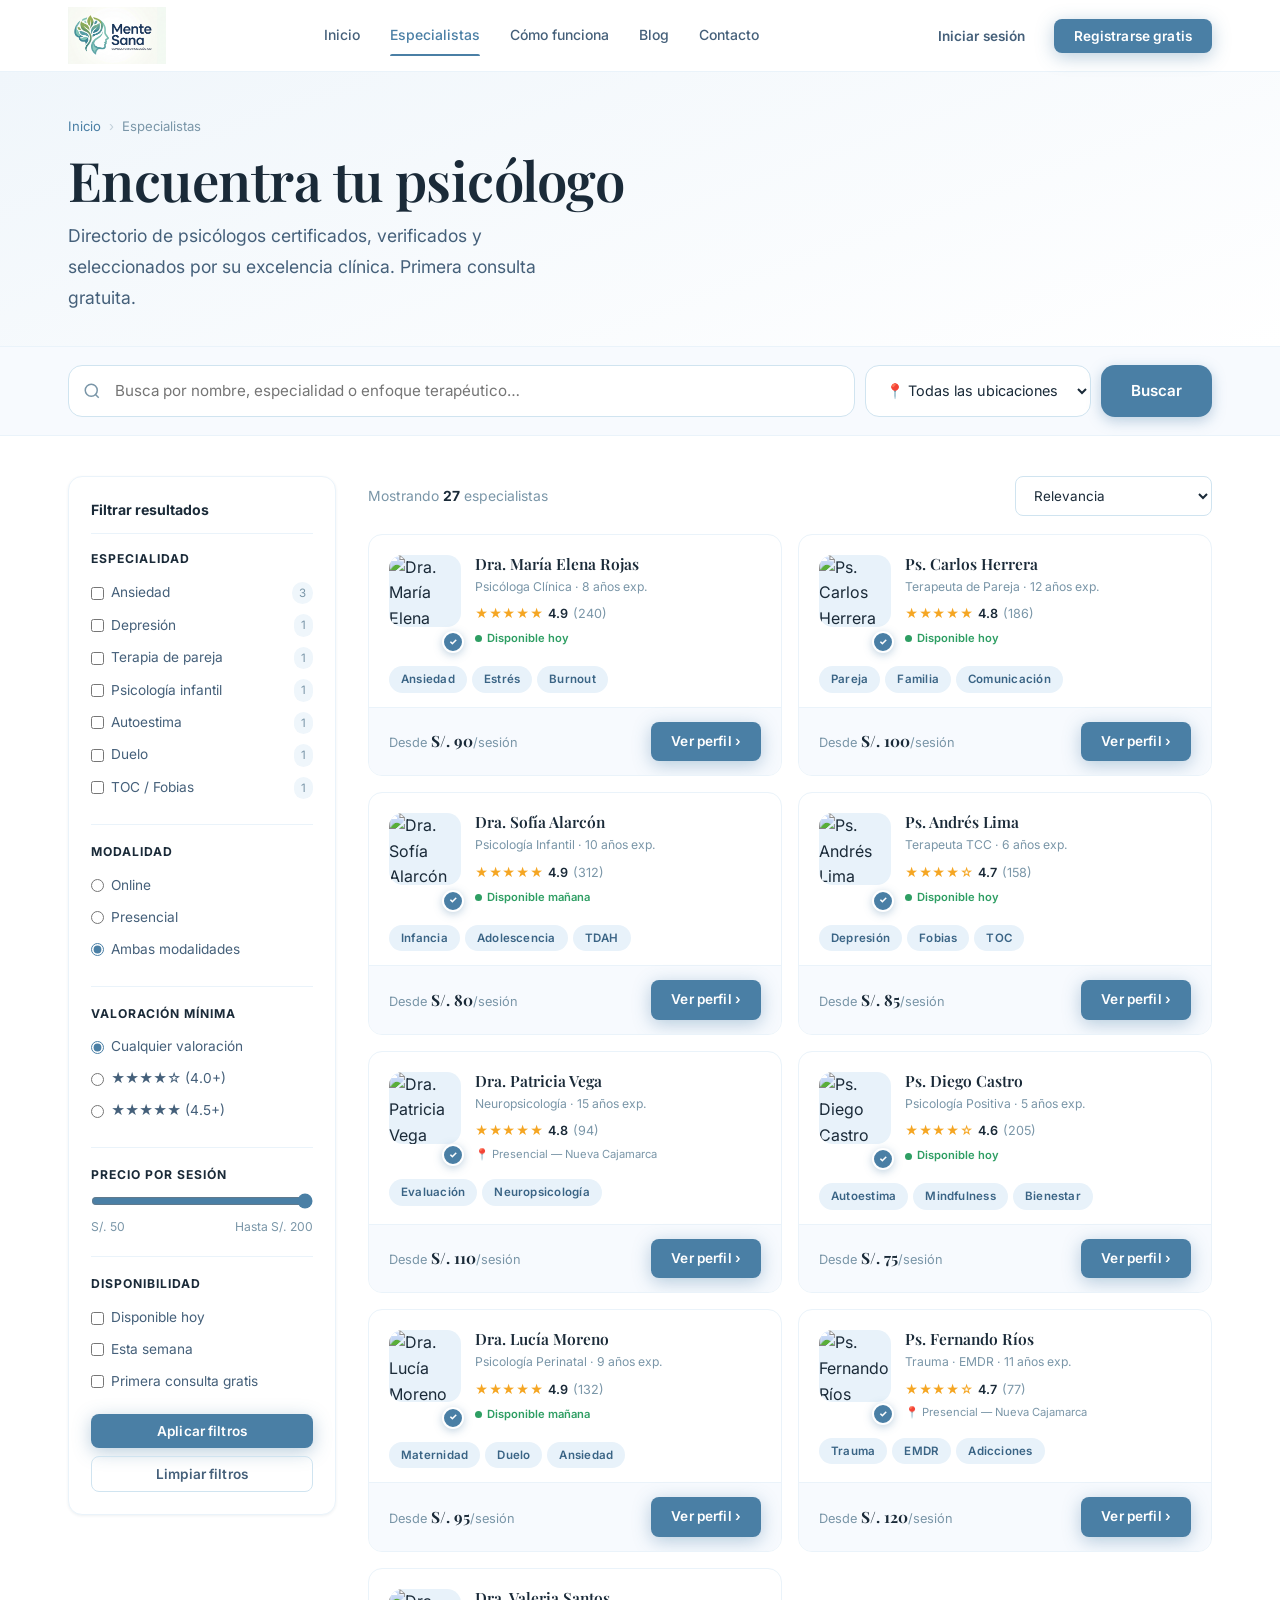
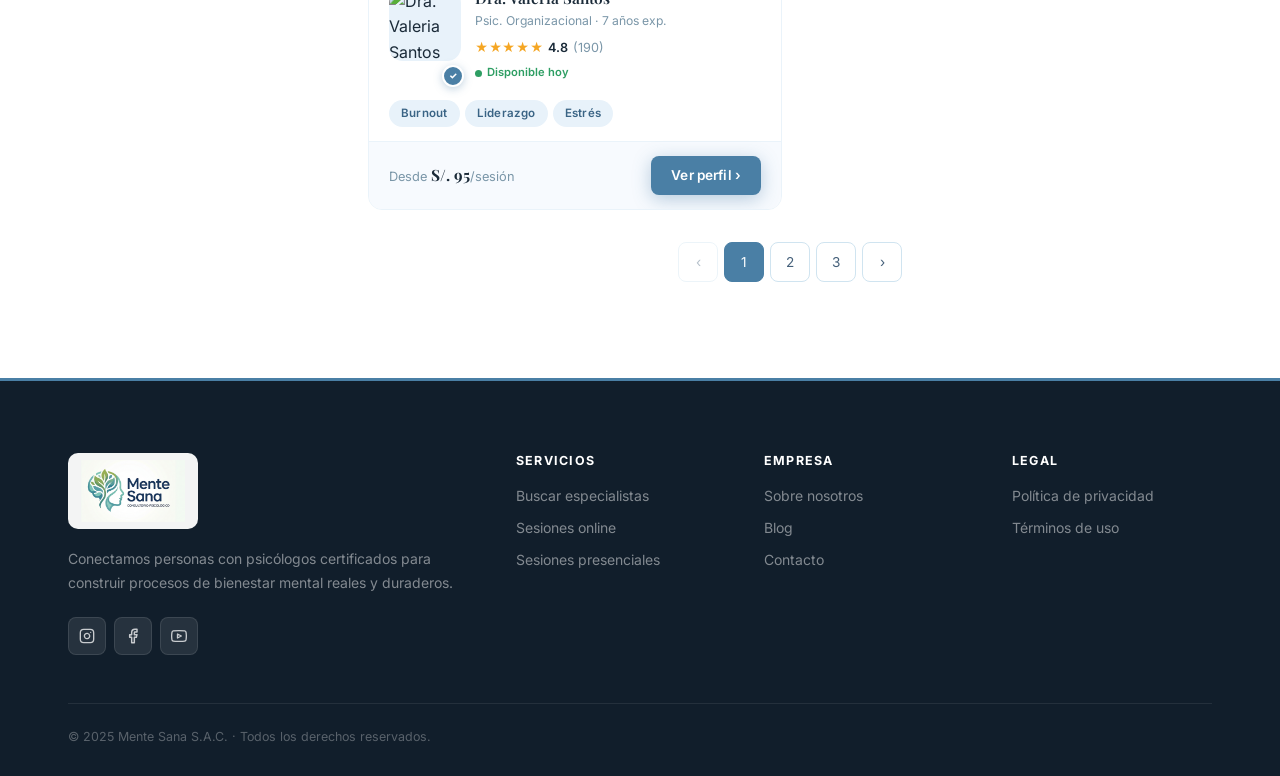
==== commit ec539f8b: "Agregar 18 especialistas y paginación real" ====
--- a/especialistas.html
+++ b/especialistas.html
@@ -88,68 +88,68 @@
     <aside class="filters-sidebar">
       <div class="filters-sidebar-title">Filtrar resultados</div>
 
-      <div class="filter-group">
+      <div class="filter-group" id="filterEspecialidad">
         <h4>Especialidad</h4>
         <label class="filter-option">
-          <div class="filter-option-left"><input type="checkbox" checked> Ansiedad</div>
-          <span class="filter-option-count">12</span>
+          <div class="filter-option-left"><input type="checkbox" data-key="ansiedad"> Ansiedad</div>
+          <span class="filter-option-count">3</span>
         </label>
         <label class="filter-option">
-          <div class="filter-option-left"><input type="checkbox"> Depresión</div>
-          <span class="filter-option-count">9</span>
+          <div class="filter-option-left"><input type="checkbox" data-key="depresion"> Depresión</div>
+          <span class="filter-option-count">1</span>
         </label>
         <label class="filter-option">
-          <div class="filter-option-left"><input type="checkbox"> Terapia de pareja</div>
-          <span class="filter-option-count">7</span>
+          <div class="filter-option-left"><input type="checkbox" data-key="pareja"> Terapia de pareja</div>
+          <span class="filter-option-count">1</span>
         </label>
         <label class="filter-option">
-          <div class="filter-option-left"><input type="checkbox"> Psicología infantil</div>
-          <span class="filter-option-count">8</span>
+          <div class="filter-option-left"><input type="checkbox" data-key="infantil"> Psicología infantil</div>
+          <span class="filter-option-count">1</span>
         </label>
         <label class="filter-option">
-          <div class="filter-option-left"><input type="checkbox"> Autoestima</div>
-          <span class="filter-option-count">11</span>
+          <div class="filter-option-left"><input type="checkbox" data-key="autoestima"> Autoestima</div>
+          <span class="filter-option-count">1</span>
         </label>
         <label class="filter-option">
-          <div class="filter-option-left"><input type="checkbox"> Duelo</div>
-          <span class="filter-option-count">5</span>
+          <div class="filter-option-left"><input type="checkbox" data-key="duelo"> Duelo</div>
+          <span class="filter-option-count">1</span>
         </label>
         <label class="filter-option">
-          <div class="filter-option-left"><input type="checkbox"> TOC / Fobias</div>
-          <span class="filter-option-count">4</span>
+          <div class="filter-option-left"><input type="checkbox" data-key="toc"> TOC / Fobias</div>
+          <span class="filter-option-count">1</span>
         </label>
       </div>
 
       <div class="filter-group">
         <h4>Modalidad</h4>
-        <label class="filter-option"><div class="filter-option-left"><input type="radio" name="modalidad" checked> Online</div></label>
-        <label class="filter-option"><div class="filter-option-left"><input type="radio" name="modalidad"> Presencial</div></label>
-        <label class="filter-option"><div class="filter-option-left"><input type="radio" name="modalidad"> Ambas modalidades</div></label>
+        <label class="filter-option"><div class="filter-option-left"><input type="radio" name="modalidad" data-key="online"> Online</div></label>
+        <label class="filter-option"><div class="filter-option-left"><input type="radio" name="modalidad" data-key="presencial"> Presencial</div></label>
+        <label class="filter-option"><div class="filter-option-left"><input type="radio" name="modalidad" data-key="ambas" checked> Ambas modalidades</div></label>
       </div>
 
       <div class="filter-group">
         <h4>Valoración mínima</h4>
-        <label class="filter-option"><div class="filter-option-left"><input type="radio" name="rating" checked> Cualquier valoración</div></label>
-        <label class="filter-option"><div class="filter-option-left"><input type="radio" name="rating"> ★★★★☆ (4.0+)</div></label>
-        <label class="filter-option"><div class="filter-option-left"><input type="radio" name="rating"> ★★★★★ (4.5+)</div></label>
+        <label class="filter-option"><div class="filter-option-left"><input type="radio" name="rating" data-min="0" checked> Cualquier valoración</div></label>
+        <label class="filter-option"><div class="filter-option-left"><input type="radio" name="rating" data-min="4.0"> ★★★★☆ (4.0+)</div></label>
+        <label class="filter-option"><div class="filter-option-left"><input type="radio" name="rating" data-min="4.5"> ★★★★★ (4.5+)</div></label>
       </div>
 
       <div class="filter-group">
         <h4>Precio por sesión</h4>
         <div class="price-range">
-          <input type="range" id="priceRange" min="50" max="200" value="150" oninput="updatePrice(this.value)">
+          <input type="range" id="priceRange" min="50" max="200" value="200" oninput="updatePrice(this.value)">
           <div class="price-range-labels">
             <span>S/. 50</span>
-            <span id="priceVal">Hasta S/. 150</span>
+            <span id="priceVal">Hasta S/. 200</span>
           </div>
         </div>
       </div>
 
       <div class="filter-group">
         <h4>Disponibilidad</h4>
-        <label class="filter-option"><div class="filter-option-left"><input type="checkbox"> Disponible hoy</div></label>
-        <label class="filter-option"><div class="filter-option-left"><input type="checkbox"> Esta semana</div></label>
-        <label class="filter-option"><div class="filter-option-left"><input type="checkbox"> Primera consulta gratis</div></label>
+        <label class="filter-option"><div class="filter-option-left"><input type="checkbox" id="dispHoy"> Disponible hoy</div></label>
+        <label class="filter-option"><div class="filter-option-left"><input type="checkbox" id="dispSemana"> Esta semana</div></label>
+        <label class="filter-option"><div class="filter-option-left"><input type="checkbox" id="dispFree"> Primera consulta gratis</div></label>
       </div>
 
       <button class="btn btn-primary btn-full btn-sm" onclick="applyFilters()">Aplicar filtros</button>
@@ -159,7 +159,7 @@
     <!-- RESULTADOS -->
     <main>
       <div class="results-header">
-        <div class="results-count">Mostrando <strong id="resultsCount">9</strong> especialistas</div>
+        <div class="results-count">Mostrando <strong id="resultsCount">27</strong> especialistas</div>
         <select class="sort-select" onchange="applyFilters()">
           <option>Relevancia</option>
           <option>Precio: menor a mayor</option>
@@ -172,7 +172,10 @@
       <div class="specialists-grid" id="specialistsGrid">
 
         <!-- Card 1 — Destacada -->
-        <div class="specialist-card" onclick="window.location='perfil.html'" style="cursor:pointer;">
+        <div class="specialist-card" onclick="window.location='perfil.html'" style="cursor:pointer;"
+          data-name="dra. maría elena rojas" data-tags="ansiedad,estrés,burnout,clínica"
+          data-especialidades="ansiedad,burnout" data-price="90" data-rating="4.9"
+          data-modalidad="ambas" data-disponible="hoy" data-free="true" data-location="">
           <div class="card-top">
             <div class="card-avatar-wrap">
               <div class="card-avatar">
@@ -195,7 +198,10 @@
         </div>
 
         <!-- Card 2 -->
-        <div class="specialist-card" onclick="window.location='perfil.html'" style="cursor:pointer;">
+        <div class="specialist-card" onclick="window.location='perfil.html'" style="cursor:pointer;"
+          data-name="ps. carlos herrera" data-tags="pareja,familia,comunicación,terapia"
+          data-especialidades="pareja,familia" data-price="100" data-rating="4.8"
+          data-modalidad="online" data-disponible="hoy" data-free="false" data-location="">
           <div class="card-top">
             <div class="card-avatar-wrap">
               <div class="card-avatar"><img src="https://images.unsplash.com/photo-1612349317150-e413f6a5b16d?auto=format&fit=crop&w=200&h=200&crop=face&q=80" alt="Ps. Carlos Herrera"></div>
@@ -216,7 +222,10 @@
         </div>
 
         <!-- Card 3 -->
-        <div class="specialist-card" onclick="window.location='perfil.html'" style="cursor:pointer;">
+        <div class="specialist-card" onclick="window.location='perfil.html'" style="cursor:pointer;"
+          data-name="dra. sofía alarcón" data-tags="infancia,adolescencia,tdah,infantil"
+          data-especialidades="infantil,tdah" data-price="80" data-rating="4.9"
+          data-modalidad="online" data-disponible="semana" data-free="false" data-location="">
           <div class="card-top">
             <div class="card-avatar-wrap">
               <div class="card-avatar"><img src="https://images.unsplash.com/photo-1573497019940-1c28c88b4f3e?auto=format&fit=crop&w=200&h=200&crop=face&q=80" alt="Dra. Sofía Alarcón"></div>
@@ -237,7 +246,10 @@
         </div>
 
         <!-- Card 4 -->
-        <div class="specialist-card" onclick="window.location='perfil.html'" style="cursor:pointer;">
+        <div class="specialist-card" onclick="window.location='perfil.html'" style="cursor:pointer;"
+          data-name="ps. andrés lima" data-tags="depresión,fobias,toc,tcc"
+          data-especialidades="depresion,fobias,toc" data-price="85" data-rating="4.7"
+          data-modalidad="online" data-disponible="hoy" data-free="false" data-location="">
           <div class="card-top">
             <div class="card-avatar-wrap">
               <div class="card-avatar"><img src="https://images.unsplash.com/photo-1612531386530-97286d97c2d2?auto=format&fit=crop&w=200&h=200&crop=face&q=80" alt="Ps. Andrés Lima"></div>
@@ -258,7 +270,10 @@
         </div>
 
         <!-- Card 5 -->
-        <div class="specialist-card" onclick="window.location='perfil.html'" style="cursor:pointer;">
+        <div class="specialist-card" onclick="window.location='perfil.html'" style="cursor:pointer;"
+          data-name="dra. patricia vega" data-tags="evaluación,neuropsicología,presencial"
+          data-especialidades="neuropsicologia" data-price="110" data-rating="4.8"
+          data-modalidad="presencial" data-disponible="" data-free="false" data-location="nueva cajamarca">
           <div class="card-top">
             <div class="card-avatar-wrap">
               <div class="card-avatar"><img src="https://images.unsplash.com/photo-1581065178047-8ee15951ede6?auto=format&fit=crop&w=200&h=200&crop=face&q=80" alt="Dra. Patricia Vega"></div>
@@ -279,7 +294,10 @@
         </div>
 
         <!-- Card 6 -->
-        <div class="specialist-card" onclick="window.location='perfil.html'" style="cursor:pointer;">
+        <div class="specialist-card" onclick="window.location='perfil.html'" style="cursor:pointer;"
+          data-name="ps. diego castro" data-tags="autoestima,mindfulness,bienestar,positiva"
+          data-especialidades="autoestima,bienestar" data-price="75" data-rating="4.6"
+          data-modalidad="online" data-disponible="hoy" data-free="false" data-location="">
           <div class="card-top">
             <div class="card-avatar-wrap">
               <div class="card-avatar"><img src="https://images.unsplash.com/photo-1645066928295-2506defde470?auto=format&fit=crop&w=200&h=200&crop=face&q=80" alt="Ps. Diego Castro"></div>
@@ -300,7 +318,10 @@
         </div>
 
         <!-- Card 7 -->
-        <div class="specialist-card" onclick="window.location='perfil.html'" style="cursor:pointer;">
+        <div class="specialist-card" onclick="window.location='perfil.html'" style="cursor:pointer;"
+          data-name="dra. lucía moreno" data-tags="maternidad,duelo,ansiedad,perinatal"
+          data-especialidades="duelo,ansiedad" data-price="95" data-rating="4.9"
+          data-modalidad="online" data-disponible="semana" data-free="false" data-location="">
           <div class="card-top">
             <div class="card-avatar-wrap">
               <div class="card-avatar"><img src="https://images.unsplash.com/photo-1573496359142-b8d87734a5a2?auto=format&fit=crop&w=200&h=200&crop=face&q=80" alt="Dra. Lucía Moreno"></div>
@@ -321,7 +342,10 @@
         </div>
 
         <!-- Card 8 -->
-        <div class="specialist-card" onclick="window.location='perfil.html'" style="cursor:pointer;">
+        <div class="specialist-card" onclick="window.location='perfil.html'" style="cursor:pointer;"
+          data-name="ps. fernando ríos" data-tags="trauma,emdr,adicciones,trastorno"
+          data-especialidades="trauma,adicciones" data-price="120" data-rating="4.7"
+          data-modalidad="presencial" data-disponible="" data-free="false" data-location="nueva cajamarca">
           <div class="card-top">
             <div class="card-avatar-wrap">
               <div class="card-avatar"><img src="https://images.unsplash.com/photo-1612349317150-e413f6a5b16d?auto=format&fit=crop&w=200&h=200&crop=top&q=80" alt="Ps. Fernando Ríos"></div>
@@ -342,7 +366,10 @@
         </div>
 
         <!-- Card 9 -->
-        <div class="specialist-card" onclick="window.location='perfil.html'" style="cursor:pointer;">
+        <div class="specialist-card" onclick="window.location='perfil.html'" style="cursor:pointer;"
+          data-name="dra. valeria santos" data-tags="burnout,liderazgo,estrés,organizacional"
+          data-especialidades="burnout,estres" data-price="95" data-rating="4.8"
+          data-modalidad="online" data-disponible="hoy" data-free="false" data-location="">
           <div class="card-top">
             <div class="card-avatar-wrap">
               <div class="card-avatar"><img src="https://images.unsplash.com/photo-1701096374092-bb70915fdc5c?auto=format&fit=crop&w=200&h=200&crop=face&q=80" alt="Dra. Valeria Santos"></div>
@@ -362,14 +389,445 @@
           </div>
         </div>
 
+        <!-- ══ PÁGINA 2 ══ -->
+
+        <!-- Card 10 -->
+        <div class="specialist-card" onclick="window.location='perfil.html'" style="cursor:pointer;"
+          data-name="ps. andrea flores" data-tags="aprendizaje,bullying,adaptación,educativa"
+          data-especialidades="infantil,aprendizaje" data-price="70" data-rating="4.7"
+          data-modalidad="online" data-disponible="hoy" data-free="false" data-location="">
+          <div class="card-top">
+            <div class="card-avatar-wrap">
+              <div class="card-avatar"><img src="https://images.unsplash.com/photo-1559839734-2b71ea197ec2?auto=format&fit=crop&w=200&h=200&crop=face&q=80" alt="Ps. Andrea Flores"></div>
+              <span class="verified-badge">✓</span>
+            </div>
+            <div class="card-info">
+              <h3 class="card-name">Ps. Andrea Flores</h3>
+              <p class="card-spec">Psicología Educativa · 7 años exp.</p>
+              <div class="card-rating"><span class="stars">★★★★☆</span> 4.7 <span class="card-reviews">(98)</span></div>
+              <div class="card-online"><span class="online-dot"></span>Disponible hoy</div>
+            </div>
+          </div>
+          <div class="card-body"><div class="card-tags"><span class="badge">Aprendizaje</span><span class="badge">Bullying</span><span class="badge">Adaptación</span></div></div>
+          <div class="card-footer">
+            <span class="card-price">Desde <strong>S/. 70</strong>/sesión</span>
+            <a href="perfil.html" class="btn btn-primary btn-sm" onclick="event.stopPropagation()">Ver perfil ›</a>
+          </div>
+        </div>
+
+        <!-- Card 11 -->
+        <div class="specialist-card" onclick="window.location='perfil.html'" style="cursor:pointer;"
+          data-name="ps. isabel mendoza" data-tags="vejez,duelo,familia,gerontología"
+          data-especialidades="duelo,familia" data-price="80" data-rating="4.8"
+          data-modalidad="online" data-disponible="semana" data-free="false" data-location="">
+          <div class="card-top">
+            <div class="card-avatar-wrap">
+              <div class="card-avatar"><img src="https://images.unsplash.com/photo-1551836022-deb4988cc6c0?auto=format&fit=crop&w=200&h=200&crop=face&q=80" alt="Ps. Isabel Mendoza"></div>
+              <span class="verified-badge">✓</span>
+            </div>
+            <div class="card-info">
+              <h3 class="card-name">Ps. Isabel Mendoza</h3>
+              <p class="card-spec">Psicogerontología · 9 años exp.</p>
+              <div class="card-rating"><span class="stars">★★★★★</span> 4.8 <span class="card-reviews">(114)</span></div>
+              <div class="card-online"><span class="online-dot" style="background:#f59e0b;"></span>Disponible mañana</div>
+            </div>
+          </div>
+          <div class="card-body"><div class="card-tags"><span class="badge">Vejez</span><span class="badge">Duelo</span><span class="badge">Familia</span></div></div>
+          <div class="card-footer">
+            <span class="card-price">Desde <strong>S/. 80</strong>/sesión</span>
+            <a href="perfil.html" class="btn btn-primary btn-sm" onclick="event.stopPropagation()">Ver perfil ›</a>
+          </div>
+        </div>
+
+        <!-- Card 12 -->
+        <div class="specialist-card" onclick="window.location='perfil.html'" style="cursor:pointer;"
+          data-name="ps. rodrigo saavedra" data-tags="rendimiento,ansiedad,motivación,deporte"
+          data-especialidades="ansiedad,bienestar" data-price="85" data-rating="4.6"
+          data-modalidad="online" data-disponible="hoy" data-free="false" data-location="">
+          <div class="card-top">
+            <div class="card-avatar-wrap">
+              <div class="card-avatar"><img src="https://images.unsplash.com/photo-1568602471122-7832951cc4c5?auto=format&fit=crop&w=200&h=200&crop=face&q=80" alt="Ps. Rodrigo Saavedra"></div>
+              <span class="verified-badge">✓</span>
+            </div>
+            <div class="card-info">
+              <h3 class="card-name">Ps. Rodrigo Saavedra</h3>
+              <p class="card-spec">Psicología del Deporte · 6 años exp.</p>
+              <div class="card-rating"><span class="stars">★★★★☆</span> 4.6 <span class="card-reviews">(87)</span></div>
+              <div class="card-online"><span class="online-dot"></span>Disponible hoy</div>
+            </div>
+          </div>
+          <div class="card-body"><div class="card-tags"><span class="badge">Rendimiento</span><span class="badge">Ansiedad</span><span class="badge">Motivación</span></div></div>
+          <div class="card-footer">
+            <span class="card-price">Desde <strong>S/. 85</strong>/sesión</span>
+            <a href="perfil.html" class="btn btn-primary btn-sm" onclick="event.stopPropagation()">Ver perfil ›</a>
+          </div>
+        </div>
+
+        <!-- Card 13 -->
+        <div class="specialist-card" onclick="window.location='perfil.html'" style="cursor:pointer;"
+          data-name="dra. carmen paredes" data-tags="ansiedad,depresión,toc,tcc,adultos"
+          data-especialidades="ansiedad,depresion,toc" data-price="90" data-rating="4.9"
+          data-modalidad="ambas" data-disponible="hoy" data-free="true" data-location="">
+          <div class="card-top">
+            <div class="card-avatar-wrap">
+              <div class="card-avatar"><img src="https://images.unsplash.com/photo-1594824476967-48c8b964273f?auto=format&fit=crop&w=200&h=200&crop=face&q=80" alt="Dra. Carmen Paredes"></div>
+              <span class="verified-badge">✓</span>
+            </div>
+            <div class="card-info">
+              <h3 class="card-name">Dra. Carmen Paredes</h3>
+              <p class="card-spec">TCC · Adultos · 14 años exp.</p>
+              <div class="card-rating"><span class="stars">★★★★★</span> 4.9 <span class="card-reviews">(267)</span></div>
+              <div class="card-online"><span class="online-dot"></span>Disponible hoy</div>
+            </div>
+          </div>
+          <div class="card-body"><div class="card-tags"><span class="badge">Ansiedad</span><span class="badge">Depresión</span><span class="badge">TOC</span></div></div>
+          <div class="card-footer">
+            <span class="card-price">Desde <strong>S/. 90</strong>/sesión</span>
+            <a href="perfil.html" class="btn btn-primary btn-sm" onclick="event.stopPropagation()">Ver perfil ›</a>
+          </div>
+        </div>
+
+        <!-- Card 14 -->
+        <div class="specialist-card" onclick="window.location='perfil.html'" style="cursor:pointer;"
+          data-name="ps. gabriel ruiz" data-tags="tdah,infantil,escolar,aprendizaje"
+          data-especialidades="infantil,tdah" data-price="75" data-rating="4.5"
+          data-modalidad="online" data-disponible="hoy" data-free="false" data-location="">
+          <div class="card-top">
+            <div class="card-avatar-wrap">
+              <div class="card-avatar"><img src="https://images.unsplash.com/photo-1472099645785-5658abf4ff4e?auto=format&fit=crop&w=200&h=200&crop=face&q=80" alt="Ps. Gabriel Ruiz"></div>
+              <span class="verified-badge">✓</span>
+            </div>
+            <div class="card-info">
+              <h3 class="card-name">Ps. Gabriel Ruiz</h3>
+              <p class="card-spec">TDAH y Aprendizaje · 5 años exp.</p>
+              <div class="card-rating"><span class="stars">★★★★☆</span> 4.5 <span class="card-reviews">(61)</span></div>
+              <div class="card-online"><span class="online-dot"></span>Disponible hoy</div>
+            </div>
+          </div>
+          <div class="card-body"><div class="card-tags"><span class="badge">TDAH</span><span class="badge">Infantil</span><span class="badge">Escolar</span></div></div>
+          <div class="card-footer">
+            <span class="card-price">Desde <strong>S/. 75</strong>/sesión</span>
+            <a href="perfil.html" class="btn btn-primary btn-sm" onclick="event.stopPropagation()">Ver perfil ›</a>
+          </div>
+        </div>
+
+        <!-- Card 15 -->
+        <div class="specialist-card" onclick="window.location='perfil.html'" style="cursor:pointer;"
+          data-name="dra. mariana lagos" data-tags="trauma,violencia,peritaje,forense"
+          data-especialidades="trauma,duelo" data-price="130" data-rating="4.7"
+          data-modalidad="presencial" data-disponible="" data-free="false" data-location="nueva cajamarca">
+          <div class="card-top">
+            <div class="card-avatar-wrap">
+              <div class="card-avatar"><img src="https://images.unsplash.com/photo-1580489944761-15a19d654956?auto=format&fit=crop&w=200&h=200&crop=face&q=80" alt="Dra. Mariana Lagos"></div>
+              <span class="verified-badge">✓</span>
+            </div>
+            <div class="card-info">
+              <h3 class="card-name">Dra. Mariana Lagos</h3>
+              <p class="card-spec">Psicología Forense · 11 años exp.</p>
+              <div class="card-rating"><span class="stars">★★★★☆</span> 4.7 <span class="card-reviews">(73)</span></div>
+              <div style="font-size:.7rem;color:var(--text-muted);margin-top:4px;">📍 Presencial — Nueva Cajamarca</div>
+            </div>
+          </div>
+          <div class="card-body"><div class="card-tags"><span class="badge">Trauma</span><span class="badge">Violencia</span><span class="badge">Peritaje</span></div></div>
+          <div class="card-footer">
+            <span class="card-price">Desde <strong>S/. 130</strong>/sesión</span>
+            <a href="perfil.html" class="btn btn-primary btn-sm" onclick="event.stopPropagation()">Ver perfil ›</a>
+          </div>
+        </div>
+
+        <!-- Card 16 -->
+        <div class="specialist-card" onclick="window.location='perfil.html'" style="cursor:pointer;"
+          data-name="ps. cristina huanca" data-tags="estrés,bienestar,mindfulness,mbsr"
+          data-especialidades="bienestar,estres" data-price="65" data-rating="4.8"
+          data-modalidad="online" data-disponible="hoy" data-free="false" data-location="">
+          <div class="card-top">
+            <div class="card-avatar-wrap">
+              <div class="card-avatar"><img src="https://images.unsplash.com/photo-1607746882042-944635dfe10e?auto=format&fit=crop&w=200&h=200&crop=face&q=80" alt="Ps. Cristina Huanca"></div>
+              <span class="verified-badge">✓</span>
+            </div>
+            <div class="card-info">
+              <h3 class="card-name">Ps. Cristina Huanca</h3>
+              <p class="card-spec">Mindfulness MBSR · 8 años exp.</p>
+              <div class="card-rating"><span class="stars">★★★★★</span> 4.8 <span class="card-reviews">(152)</span></div>
+              <div class="card-online"><span class="online-dot"></span>Disponible hoy</div>
+            </div>
+          </div>
+          <div class="card-body"><div class="card-tags"><span class="badge">Estrés</span><span class="badge">Mindfulness</span><span class="badge">Bienestar</span></div></div>
+          <div class="card-footer">
+            <span class="card-price">Desde <strong>S/. 65</strong>/sesión</span>
+            <a href="perfil.html" class="btn btn-primary btn-sm" onclick="event.stopPropagation()">Ver perfil ›</a>
+          </div>
+        </div>
+
+        <!-- Card 17 -->
+        <div class="specialist-card" onclick="window.location='perfil.html'" style="cursor:pointer;"
+          data-name="dr. alejandro mora" data-tags="burnout,valores,aceptación,act"
+          data-especialidades="burnout,bienestar" data-price="100" data-rating="4.7"
+          data-modalidad="online" data-disponible="semana" data-free="false" data-location="">
+          <div class="card-top">
+            <div class="card-avatar-wrap">
+              <div class="card-avatar"><img src="https://images.unsplash.com/photo-1560250097-0b93528c311a?auto=format&fit=crop&w=200&h=200&crop=face&q=80" alt="Dr. Alejandro Mora"></div>
+              <span class="verified-badge">✓</span>
+            </div>
+            <div class="card-info">
+              <h3 class="card-name">Dr. Alejandro Mora</h3>
+              <p class="card-spec">Terapia ACT · 10 años exp.</p>
+              <div class="card-rating"><span class="stars">★★★★☆</span> 4.7 <span class="card-reviews">(128)</span></div>
+              <div class="card-online"><span class="online-dot" style="background:#f59e0b;"></span>Disponible mañana</div>
+            </div>
+          </div>
+          <div class="card-body"><div class="card-tags"><span class="badge">Burnout</span><span class="badge">Valores</span><span class="badge">Aceptación</span></div></div>
+          <div class="card-footer">
+            <span class="card-price">Desde <strong>S/. 100</strong>/sesión</span>
+            <a href="perfil.html" class="btn btn-primary btn-sm" onclick="event.stopPropagation()">Ver perfil ›</a>
+          </div>
+        </div>
+
+        <!-- Card 18 -->
+        <div class="specialist-card" onclick="window.location='perfil.html'" style="cursor:pointer;"
+          data-name="ps. nicole herrera" data-tags="maternidad,postparto,duelo,perinatal"
+          data-especialidades="duelo,ansiedad" data-price="70" data-rating="4.6"
+          data-modalidad="online" data-disponible="hoy" data-free="false" data-location="">
+          <div class="card-top">
+            <div class="card-avatar-wrap">
+              <div class="card-avatar"><img src="https://images.unsplash.com/photo-1598550874175-4d0ef436c909?auto=format&fit=crop&w=200&h=200&crop=face&q=80" alt="Ps. Nicole Herrera"></div>
+              <span class="verified-badge">✓</span>
+            </div>
+            <div class="card-info">
+              <h3 class="card-name">Ps. Nicole Herrera</h3>
+              <p class="card-spec">Psicología Perinatal · 4 años exp.</p>
+              <div class="card-rating"><span class="stars">★★★★☆</span> 4.6 <span class="card-reviews">(49)</span></div>
+              <div class="card-online"><span class="online-dot"></span>Disponible hoy</div>
+            </div>
+          </div>
+          <div class="card-body"><div class="card-tags"><span class="badge">Maternidad</span><span class="badge">Postparto</span><span class="badge">Duelo</span></div></div>
+          <div class="card-footer">
+            <span class="card-price">Desde <strong>S/. 70</strong>/sesión</span>
+            <a href="perfil.html" class="btn btn-primary btn-sm" onclick="event.stopPropagation()">Ver perfil ›</a>
+          </div>
+        </div>
+
+        <!-- ══ PÁGINA 3 ══ -->
+
+        <!-- Card 19 -->
+        <div class="specialist-card" onclick="window.location='perfil.html'" style="cursor:pointer;"
+          data-name="dr. samuel torres" data-tags="fobias,ansiedad,hábitos,hipnoterapia"
+          data-especialidades="ansiedad,fobias" data-price="140" data-rating="4.8"
+          data-modalidad="presencial" data-disponible="" data-free="false" data-location="nueva cajamarca">
+          <div class="card-top">
+            <div class="card-avatar-wrap">
+              <div class="card-avatar"><img src="https://images.unsplash.com/photo-1566492031773-4f4e44671857?auto=format&fit=crop&w=200&h=200&crop=face&q=80" alt="Dr. Samuel Torres"></div>
+              <span class="verified-badge">✓</span>
+            </div>
+            <div class="card-info">
+              <h3 class="card-name">Dr. Samuel Torres</h3>
+              <p class="card-spec">Hipnoterapia Clínica · 20 años exp.</p>
+              <div class="card-rating"><span class="stars">★★★★★</span> 4.8 <span class="card-reviews">(201)</span></div>
+              <div style="font-size:.7rem;color:var(--text-muted);margin-top:4px;">📍 Presencial — Nueva Cajamarca</div>
+            </div>
+          </div>
+          <div class="card-body"><div class="card-tags"><span class="badge">Fobias</span><span class="badge">Ansiedad</span><span class="badge">Hábitos</span></div></div>
+          <div class="card-footer">
+            <span class="card-price">Desde <strong>S/. 140</strong>/sesión</span>
+            <a href="perfil.html" class="btn btn-primary btn-sm" onclick="event.stopPropagation()">Ver perfil ›</a>
+          </div>
+        </div>
+
+        <!-- Card 20 -->
+        <div class="specialist-card" onclick="window.location='perfil.html'" style="cursor:pointer;"
+          data-name="ps. verónica pinto" data-tags="pareja,familia,comunicación,sistémica"
+          data-especialidades="pareja,familia" data-price="95" data-rating="4.7"
+          data-modalidad="ambas" data-disponible="semana" data-free="false" data-location="">
+          <div class="card-top">
+            <div class="card-avatar-wrap">
+              <div class="card-avatar"><img src="https://images.unsplash.com/photo-1547425260-76bcadfb4f2c?auto=format&fit=crop&w=200&h=200&crop=face&q=80" alt="Ps. Verónica Pinto"></div>
+              <span class="verified-badge">✓</span>
+            </div>
+            <div class="card-info">
+              <h3 class="card-name">Ps. Verónica Pinto</h3>
+              <p class="card-spec">Pareja y Familia · 7 años exp.</p>
+              <div class="card-rating"><span class="stars">★★★★☆</span> 4.7 <span class="card-reviews">(136)</span></div>
+              <div class="card-online"><span class="online-dot" style="background:#f59e0b;"></span>Disponible mañana</div>
+            </div>
+          </div>
+          <div class="card-body"><div class="card-tags"><span class="badge">Pareja</span><span class="badge">Familia</span><span class="badge">Comunicación</span></div></div>
+          <div class="card-footer">
+            <span class="card-price">Desde <strong>S/. 95</strong>/sesión</span>
+            <a href="perfil.html" class="btn btn-primary btn-sm" onclick="event.stopPropagation()">Ver perfil ›</a>
+          </div>
+        </div>
+
+        <!-- Card 21 -->
+        <div class="specialist-card" onclick="window.location='perfil.html'" style="cursor:pointer;"
+          data-name="ps. kevin alvarado" data-tags="adolescentes,vocación,identidad,orientación"
+          data-especialidades="infantil,autoestima" data-price="60" data-rating="4.5"
+          data-modalidad="online" data-disponible="hoy" data-free="false" data-location="">
+          <div class="card-top">
+            <div class="card-avatar-wrap">
+              <div class="card-avatar"><img src="https://images.unsplash.com/photo-1500648767791-00dcc994a43e?auto=format&fit=crop&w=200&h=200&crop=face&q=80" alt="Ps. Kevin Alvarado"></div>
+              <span class="verified-badge">✓</span>
+            </div>
+            <div class="card-info">
+              <h3 class="card-name">Ps. Kevin Alvarado</h3>
+              <p class="card-spec">Orientación Vocacional · 3 años exp.</p>
+              <div class="card-rating"><span class="stars">★★★★☆</span> 4.5 <span class="card-reviews">(38)</span></div>
+              <div class="card-online"><span class="online-dot"></span>Disponible hoy</div>
+            </div>
+          </div>
+          <div class="card-body"><div class="card-tags"><span class="badge">Adolescentes</span><span class="badge">Vocación</span><span class="badge">Identidad</span></div></div>
+          <div class="card-footer">
+            <span class="card-price">Desde <strong>S/. 60</strong>/sesión</span>
+            <a href="perfil.html" class="btn btn-primary btn-sm" onclick="event.stopPropagation()">Ver perfil ›</a>
+          </div>
+        </div>
+
+        <!-- Card 22 -->
+        <div class="specialist-card" onclick="window.location='perfil.html'" style="cursor:pointer;"
+          data-name="dra. beatriz salamanca" data-tags="cáncer,duelo,autoestima,psicooncología"
+          data-especialidades="duelo,autoestima" data-price="90" data-rating="4.9"
+          data-modalidad="online" data-disponible="semana" data-free="false" data-location="">
+          <div class="card-top">
+            <div class="card-avatar-wrap">
+              <div class="card-avatar"><img src="https://images.unsplash.com/photo-1531746020798-e6953c6e8e04?auto=format&fit=crop&w=200&h=200&crop=face&q=80" alt="Dra. Beatriz Salamanca"></div>
+              <span class="verified-badge">✓</span>
+            </div>
+            <div class="card-info">
+              <h3 class="card-name">Dra. Beatriz Salamanca</h3>
+              <p class="card-spec">Psicooncología · 12 años exp.</p>
+              <div class="card-rating"><span class="stars">★★★★★</span> 4.9 <span class="card-reviews">(183)</span></div>
+              <div class="card-online"><span class="online-dot" style="background:#f59e0b;"></span>Disponible mañana</div>
+            </div>
+          </div>
+          <div class="card-body"><div class="card-tags"><span class="badge">Duelo</span><span class="badge">Autoestima</span><span class="badge">Apoyo oncológico</span></div></div>
+          <div class="card-footer">
+            <span class="card-price">Desde <strong>S/. 90</strong>/sesión</span>
+            <a href="perfil.html" class="btn btn-primary btn-sm" onclick="event.stopPropagation()">Ver perfil ›</a>
+          </div>
+        </div>
+
+        <!-- Card 23 -->
+        <div class="specialist-card" onclick="window.location='perfil.html'" style="cursor:pointer;"
+          data-name="ps. luis espinoza" data-tags="tdah,autismo,evaluación,infantil"
+          data-especialidades="infantil,tdah" data-price="100" data-rating="4.8"
+          data-modalidad="ambas" data-disponible="hoy" data-free="false" data-location="nueva cajamarca">
+          <div class="card-top">
+            <div class="card-avatar-wrap">
+              <div class="card-avatar"><img src="https://images.unsplash.com/photo-1537368910025-700350fe46c7?auto=format&fit=crop&w=200&h=200&crop=face&q=80" alt="Ps. Luis Espinoza"></div>
+              <span class="verified-badge">✓</span>
+            </div>
+            <div class="card-info">
+              <h3 class="card-name">Ps. Luis Espinoza</h3>
+              <p class="card-spec">Neuropsicología Infantil · 9 años exp.</p>
+              <div class="card-rating"><span class="stars">★★★★★</span> 4.8 <span class="card-reviews">(174)</span></div>
+              <div class="card-online"><span class="online-dot"></span>Disponible hoy</div>
+            </div>
+          </div>
+          <div class="card-body"><div class="card-tags"><span class="badge">TDAH</span><span class="badge">Autismo</span><span class="badge">Evaluación</span></div></div>
+          <div class="card-footer">
+            <span class="card-price">Desde <strong>S/. 100</strong>/sesión</span>
+            <a href="perfil.html" class="btn btn-primary btn-sm" onclick="event.stopPropagation()">Ver perfil ›</a>
+          </div>
+        </div>
+
+        <!-- Card 24 -->
+        <div class="specialist-card" onclick="window.location='perfil.html'" style="cursor:pointer;"
+          data-name="ps. fiorella castro" data-tags="familia,pareja,adolescencia,sistémica"
+          data-especialidades="familia,pareja" data-price="80" data-rating="4.7"
+          data-modalidad="online" data-disponible="hoy" data-free="false" data-location="">
+          <div class="card-top">
+            <div class="card-avatar-wrap">
+              <div class="card-avatar"><img src="https://images.unsplash.com/photo-1534528741775-53994a69daeb?auto=format&fit=crop&w=200&h=200&crop=face&q=80" alt="Ps. Fiorella Castro"></div>
+              <span class="verified-badge">✓</span>
+            </div>
+            <div class="card-info">
+              <h3 class="card-name">Ps. Fiorella Castro</h3>
+              <p class="card-spec">Terapia Sistémica · 6 años exp.</p>
+              <div class="card-rating"><span class="stars">★★★★☆</span> 4.7 <span class="card-reviews">(91)</span></div>
+              <div class="card-online"><span class="online-dot"></span>Disponible hoy</div>
+            </div>
+          </div>
+          <div class="card-body"><div class="card-tags"><span class="badge">Familia</span><span class="badge">Pareja</span><span class="badge">Adolescencia</span></div></div>
+          <div class="card-footer">
+            <span class="card-price">Desde <strong>S/. 80</strong>/sesión</span>
+            <a href="perfil.html" class="btn btn-primary btn-sm" onclick="event.stopPropagation()">Ver perfil ›</a>
+          </div>
+        </div>
+
+        <!-- Card 25 -->
+        <div class="specialist-card" onclick="window.location='perfil.html'" style="cursor:pointer;"
+          data-name="dr. hernán vásquez" data-tags="depresión,bipolar,trastornos,psiquiatría"
+          data-especialidades="depresion,toc" data-price="160" data-rating="4.9"
+          data-modalidad="presencial" data-disponible="" data-free="false" data-location="nueva cajamarca">
+          <div class="card-top">
+            <div class="card-avatar-wrap">
+              <div class="card-avatar"><img src="https://images.unsplash.com/photo-1622253692010-333f2da6031d?auto=format&fit=crop&w=200&h=200&crop=face&q=80" alt="Dr. Hernán Vásquez"></div>
+              <span class="verified-badge">✓</span>
+            </div>
+            <div class="card-info">
+              <h3 class="card-name">Dr. Hernán Vásquez</h3>
+              <p class="card-spec">Psiquiatría de Adultos · 22 años exp.</p>
+              <div class="card-rating"><span class="stars">★★★★★</span> 4.9 <span class="card-reviews">(318)</span></div>
+              <div style="font-size:.7rem;color:var(--text-muted);margin-top:4px;">📍 Presencial — Nueva Cajamarca</div>
+            </div>
+          </div>
+          <div class="card-body"><div class="card-tags"><span class="badge">Depresión</span><span class="badge">Bipolar</span><span class="badge">Trastornos</span></div></div>
+          <div class="card-footer">
+            <span class="card-price">Desde <strong>S/. 160</strong>/sesión</span>
+            <a href="perfil.html" class="btn btn-primary btn-sm" onclick="event.stopPropagation()">Ver perfil ›</a>
+          </div>
+        </div>
+
+        <!-- Card 26 -->
+        <div class="specialist-card" onclick="window.location='perfil.html'" style="cursor:pointer;"
+          data-name="ps. camila rodríguez" data-tags="burnout,estrés,liderazgo,corporativo"
+          data-especialidades="burnout,estres" data-price="85" data-rating="4.6"
+          data-modalidad="online" data-disponible="hoy" data-free="false" data-location="">
+          <div class="card-top">
+            <div class="card-avatar-wrap">
+              <div class="card-avatar"><img src="https://images.unsplash.com/photo-1524504388940-b1c1722653e0?auto=format&fit=crop&w=200&h=200&crop=face&q=80" alt="Ps. Camila Rodríguez"></div>
+              <span class="verified-badge">✓</span>
+            </div>
+            <div class="card-info">
+              <h3 class="card-name">Ps. Camila Rodríguez</h3>
+              <p class="card-spec">Bienestar Corporativo · 5 años exp.</p>
+              <div class="card-rating"><span class="stars">★★★★☆</span> 4.6 <span class="card-reviews">(82)</span></div>
+              <div class="card-online"><span class="online-dot"></span>Disponible hoy</div>
+            </div>
+          </div>
+          <div class="card-body"><div class="card-tags"><span class="badge">Burnout</span><span class="badge">Estrés</span><span class="badge">Liderazgo</span></div></div>
+          <div class="card-footer">
+            <span class="card-price">Desde <strong>S/. 85</strong>/sesión</span>
+            <a href="perfil.html" class="btn btn-primary btn-sm" onclick="event.stopPropagation()">Ver perfil ›</a>
+          </div>
+        </div>
+
+        <!-- Card 27 -->
+        <div class="specialist-card" onclick="window.location='perfil.html'" style="cursor:pointer;"
+          data-name="ps. marco antonio díaz" data-tags="inconsciente,conflicto,personalidad,psicoanálisis"
+          data-especialidades="depresion,autoestima" data-price="120" data-rating="4.8"
+          data-modalidad="online" data-disponible="semana" data-free="false" data-location="">
+          <div class="card-top">
+            <div class="card-avatar-wrap">
+              <div class="card-avatar"><img src="https://images.unsplash.com/photo-1507003211169-0a1dd7228f2d?auto=format&fit=crop&w=200&h=200&crop=face&q=80" alt="Ps. Marco Antonio Díaz"></div>
+              <span class="verified-badge">✓</span>
+            </div>
+            <div class="card-info">
+              <h3 class="card-name">Ps. Marco Antonio Díaz</h3>
+              <p class="card-spec">Psicoanálisis · 15 años exp.</p>
+              <div class="card-rating"><span class="stars">★★★★★</span> 4.8 <span class="card-reviews">(147)</span></div>
+              <div class="card-online"><span class="online-dot" style="background:#f59e0b;"></span>Disponible mañana</div>
+            </div>
+          </div>
+          <div class="card-body"><div class="card-tags"><span class="badge">Conflicto interno</span><span class="badge">Autoestima</span><span class="badge">Personalidad</span></div></div>
+          <div class="card-footer">
+            <span class="card-price">Desde <strong>S/. 120</strong>/sesión</span>
+            <a href="perfil.html" class="btn btn-primary btn-sm" onclick="event.stopPropagation()">Ver perfil ›</a>
+          </div>
+        </div>
+
       </div><!-- /.specialists-grid -->
 
-      <div class="pagination">
-        <button class="page-btn active">1</button>
-        <button class="page-btn">2</button>
-        <button class="page-btn">3</button>
-        <button class="page-btn">›</button>
-      </div>
+      <div class="pagination" id="paginationBar"></div>
     </main>
   </div>
 </div>
@@ -421,46 +879,192 @@
 </footer>
 
 <script>
+/* ── Nav ── */
 const hamburger = document.getElementById('hamburger');
 const mobileMenu = document.getElementById('mobileMenu');
 hamburger.addEventListener('click', () => mobileMenu.classList.toggle('open'));
 document.addEventListener('click', e => {
-  if(!hamburger.contains(e.target) && !mobileMenu.contains(e.target)) mobileMenu.classList.remove('open');
+  if (!hamburger.contains(e.target) && !mobileMenu.contains(e.target)) mobileMenu.classList.remove('open');
 });
 window.addEventListener('scroll', () => {
   document.getElementById('navbar').classList.toggle('scrolled', window.scrollY > 8);
 }, { passive: true });
 
+/* ── Price range ── */
 function updatePrice(val) {
   document.getElementById('priceVal').textContent = 'Hasta S/. ' + val;
+  applyFilters();
 }
 
+/* ── Pagination state ── */
+const CARDS_PER_PAGE = 9;
+let currentPage = 1;
+
+/* ── Core filter logic ── */
 function applyFilters() {
-  const query = document.getElementById('searchInput').value.toLowerCase().trim();
-  const cards  = document.querySelectorAll('.specialist-card');
-  let visible  = 0;
-  cards.forEach(card => {
-    const text = card.textContent.toLowerCase();
-    const show = !query || text.includes(query);
-    card.style.display = show ? '' : 'none';
-    if (show) visible++;
+  const query    = document.getElementById('searchInput').value.toLowerCase().trim();
+  const location = document.getElementById('locationFilter').value.toLowerCase();
+  const maxPrice = parseInt(document.getElementById('priceRange').value);
+
+  const specChecks = [...document.querySelectorAll('#filterEspecialidad input[type="checkbox"]:checked')]
+    .map(cb => cb.dataset.key);
+
+  const modalRadio = document.querySelector('input[name="modalidad"]:checked');
+  const modalVal   = modalRadio ? modalRadio.dataset.key : 'ambas';
+
+  const ratingRadio = document.querySelector('input[name="rating"]:checked');
+  const minRating   = ratingRadio ? parseFloat(ratingRadio.dataset.min || '0') : 0;
+
+  const filterHoy    = document.getElementById('dispHoy')?.checked;
+  const filterSemana = document.getElementById('dispSemana')?.checked;
+  const filterFree   = document.getElementById('dispFree')?.checked;
+
+  document.querySelectorAll('#specialistsGrid .specialist-card').forEach(card => {
+    const d = card.dataset;
+    let show = true;
+
+    if (query) {
+      const haystack = [d.name, d.tags, d.especialidades].join(' ');
+      if (!haystack.includes(query)) show = false;
+    }
+
+    if (show && location) {
+      if (location === 'online') {
+        if (d.modalidad !== 'online' && d.modalidad !== 'ambas') show = false;
+      } else {
+        if (d.modalidad === 'online') show = false;
+        if ((location === 'nueva cajamarca' || location === 'san martín' || location === 'rioja') &&
+            !d.location.includes('nueva cajamarca')) show = false;
+      }
+    }
+
+    if (show && parseInt(d.price) > maxPrice) show = false;
+    if (show && parseFloat(d.rating) < minRating) show = false;
+
+    if (show && specChecks.length > 0) {
+      const esp = d.especialidades || '';
+      if (!specChecks.some(key => esp.includes(key))) show = false;
+    }
+
+    if (show && modalVal && modalVal !== 'ambas') {
+      if (modalVal === 'online'     && d.modalidad !== 'online'     && d.modalidad !== 'ambas') show = false;
+      if (modalVal === 'presencial' && d.modalidad !== 'presencial' && d.modalidad !== 'ambas') show = false;
+    }
+
+    if (show && filterHoy    && d.disponible !== 'hoy') show = false;
+    if (show && filterSemana && d.disponible !== 'hoy' && d.disponible !== 'semana') show = false;
+    if (show && filterFree   && d.free !== 'true') show = false;
+
+    card.dataset.filtered = show ? 'yes' : 'no';
   });
-  document.getElementById('resultsCount').textContent = visible;
+
+  currentPage = 1;
+  sortAndRender();
 }
 
+/* ── Sort then render ── */
+function sortAndRender() { sortCards(); renderPage(); }
+
+function sortCards() {
+  const sortVal = document.querySelector('.sort-select').value;
+  const grid    = document.getElementById('specialistsGrid');
+  const all     = [...grid.querySelectorAll('.specialist-card')];
+  const passing = all.filter(c => c.dataset.filtered !== 'no');
+  const hidden  = all.filter(c => c.dataset.filtered === 'no');
+
+  if (sortVal.includes('menor a mayor')) {
+    passing.sort((a, b) => parseInt(a.dataset.price) - parseInt(b.dataset.price));
+  } else if (sortVal.includes('mayor a menor')) {
+    passing.sort((a, b) => parseInt(b.dataset.price) - parseInt(a.dataset.price));
+  } else if (sortVal.includes('valorad')) {
+    passing.sort((a, b) => parseFloat(b.dataset.rating) - parseFloat(a.dataset.rating));
+  } else if (sortVal.includes('reseñas')) {
+    passing.sort((a, b) => {
+      const n = el => parseInt(el.querySelector('.card-reviews')?.textContent.replace(/\D/g, '') || '0');
+      return n(b) - n(a);
+    });
+  }
+
+  [...passing, ...hidden].forEach(c => grid.appendChild(c));
+}
+
+function renderPage() {
+  const all     = [...document.querySelectorAll('#specialistsGrid .specialist-card')];
+  const passing = all.filter(c => c.dataset.filtered !== 'no');
+  const start   = (currentPage - 1) * CARDS_PER_PAGE;
+  const end     = start + CARDS_PER_PAGE;
+
+  all.forEach(c => c.style.display = 'none');
+  passing.slice(start, end).forEach(c => c.style.display = '');
+
+  document.getElementById('resultsCount').textContent = passing.length;
+  updatePagination(Math.ceil(passing.length / CARDS_PER_PAGE));
+}
+
+function updatePagination(totalPages) {
+  const bar = document.getElementById('paginationBar');
+  if (!bar) return;
+  bar.innerHTML = '';
+
+  const mk = (label, page, active, disabled) => {
+    const btn = document.createElement('button');
+    btn.className = 'page-btn' + (active ? ' active' : '');
+    btn.textContent = label;
+    btn.disabled = disabled;
+    if (!disabled) btn.addEventListener('click', () => goToPage(page));
+    bar.appendChild(btn);
+  };
+
+  mk('‹', currentPage - 1, false, currentPage === 1);
+
+  const delta = 1;
+  for (let p = 1; p <= totalPages; p++) {
+    if (p === 1 || p === totalPages || Math.abs(p - currentPage) <= delta) {
+      mk(p, p, p === currentPage, false);
+    } else if (Math.abs(p - currentPage) === delta + 1) {
+      const dots = document.createElement('span');
+      dots.className = 'page-dots';
+      dots.textContent = '…';
+      bar.appendChild(dots);
+    }
+  }
+
+  mk('›', currentPage + 1, false, currentPage === totalPages || totalPages === 0);
+}
+
+function goToPage(page) {
+  currentPage = page;
+  renderPage();
+  document.getElementById('specialistsGrid')?.scrollIntoView({ behavior: 'smooth', block: 'start' });
+}
+
+/* ── Clear ── */
 function clearFilters() {
-  document.getElementById('searchInput').value = '';
+  document.getElementById('searchInput').value    = '';
   document.getElementById('locationFilter').value = '';
-  document.querySelectorAll('.specialist-card').forEach(c => c.style.display = '');
-  document.getElementById('resultsCount').textContent = 9;
+  document.getElementById('priceRange').value     = 200;
+  document.getElementById('priceVal').textContent = 'Hasta S/. 200';
+  document.querySelectorAll('#filterEspecialidad input[type="checkbox"]').forEach(cb => cb.checked = false);
+  document.querySelectorAll('input[name="modalidad"]').forEach((r, i, arr) => r.checked = (i === arr.length - 1));
+  document.querySelectorAll('input[name="rating"]').forEach((r, i) => r.checked = (i === 0));
+  if (document.getElementById('dispHoy'))    document.getElementById('dispHoy').checked    = false;
+  if (document.getElementById('dispSemana')) document.getElementById('dispSemana').checked = false;
+  if (document.getElementById('dispFree'))   document.getElementById('dispFree').checked   = false;
+  document.querySelectorAll('#specialistsGrid .specialist-card').forEach(c => { c.dataset.filtered = 'yes'; });
+  currentPage = 1;
+  sortAndRender();
 }
 
-document.querySelectorAll('.page-btn').forEach(btn => {
-  btn.addEventListener('click', function() {
-    document.querySelectorAll('.page-btn').forEach(b => b.classList.remove('active'));
-    this.classList.add('active');
-  });
+/* ── Wire up all controls ── */
+document.getElementById('searchInput').addEventListener('input', applyFilters);
+document.getElementById('locationFilter').addEventListener('change', applyFilters);
+document.querySelector('.sort-select').addEventListener('change', applyFilters);
+document.querySelectorAll('.filter-group input').forEach(input => {
+  input.addEventListener('change', applyFilters);
 });
+
+/* ── Init ── */
+applyFilters();
 </script>
 <script src="js/main.js"></script>
 </body>
--- a/css/styles.css
+++ b/css/styles.css
@@ -993,6 +993,8 @@
 .page-btn { width: 40px; height: 40px; border-radius: var(--radius-sm); border: 1.5px solid var(--border); background: var(--bg); font-size: .85rem; color: var(--text-secondary); display: flex; align-items: center; justify-content: center; cursor: pointer; transition: all var(--transition); }
 .page-btn:hover { border-color: var(--primary); color: var(--primary); }
 .page-btn.active { background: var(--primary); border-color: var(--primary); color: #fff; }
+.page-btn:disabled { opacity: .4; cursor: not-allowed; pointer-events: none; }
+.page-dots { display: flex; align-items: center; justify-content: center; width: 40px; height: 40px; font-size: .9rem; color: var(--text-muted); }
 
 /* ===== SCROLL REVEAL ===== */
 .reveal { opacity: 0; transform: translateY(24px); transition: opacity .55s ease, transform .55s ease; }
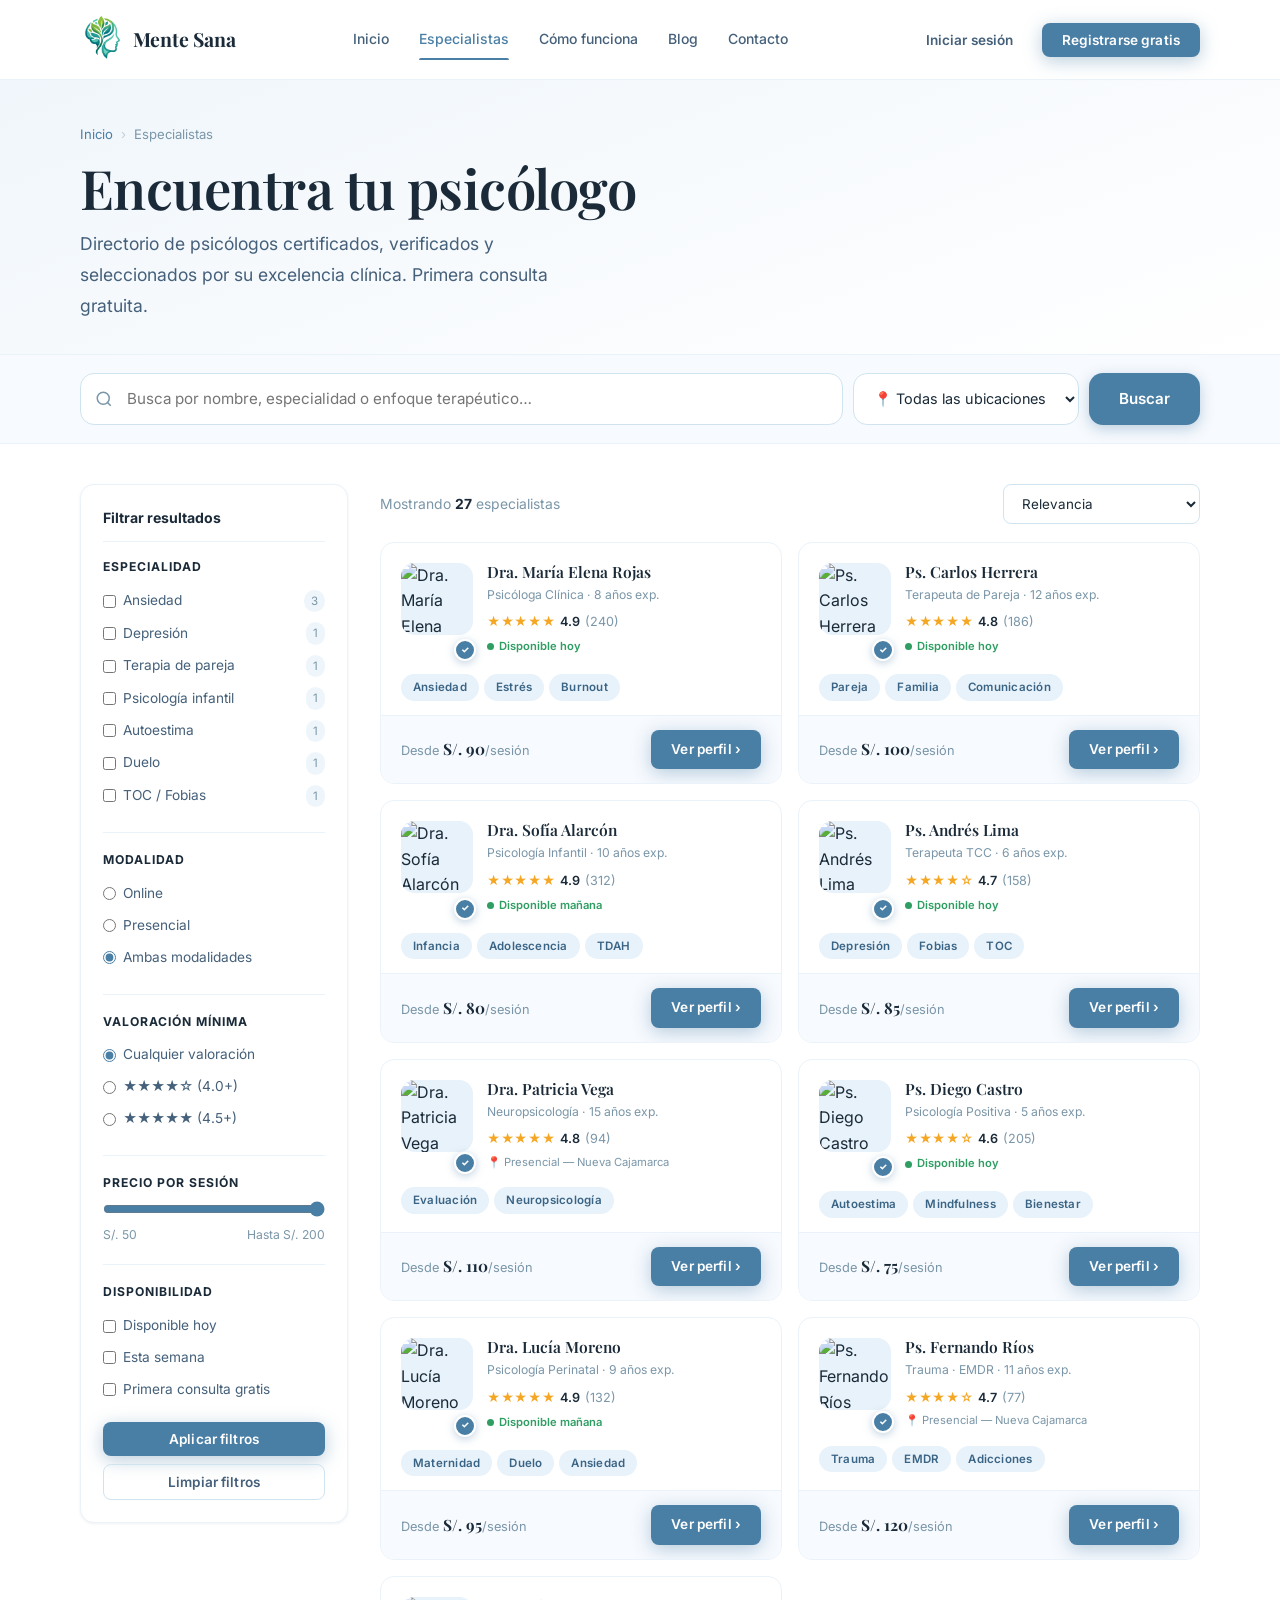
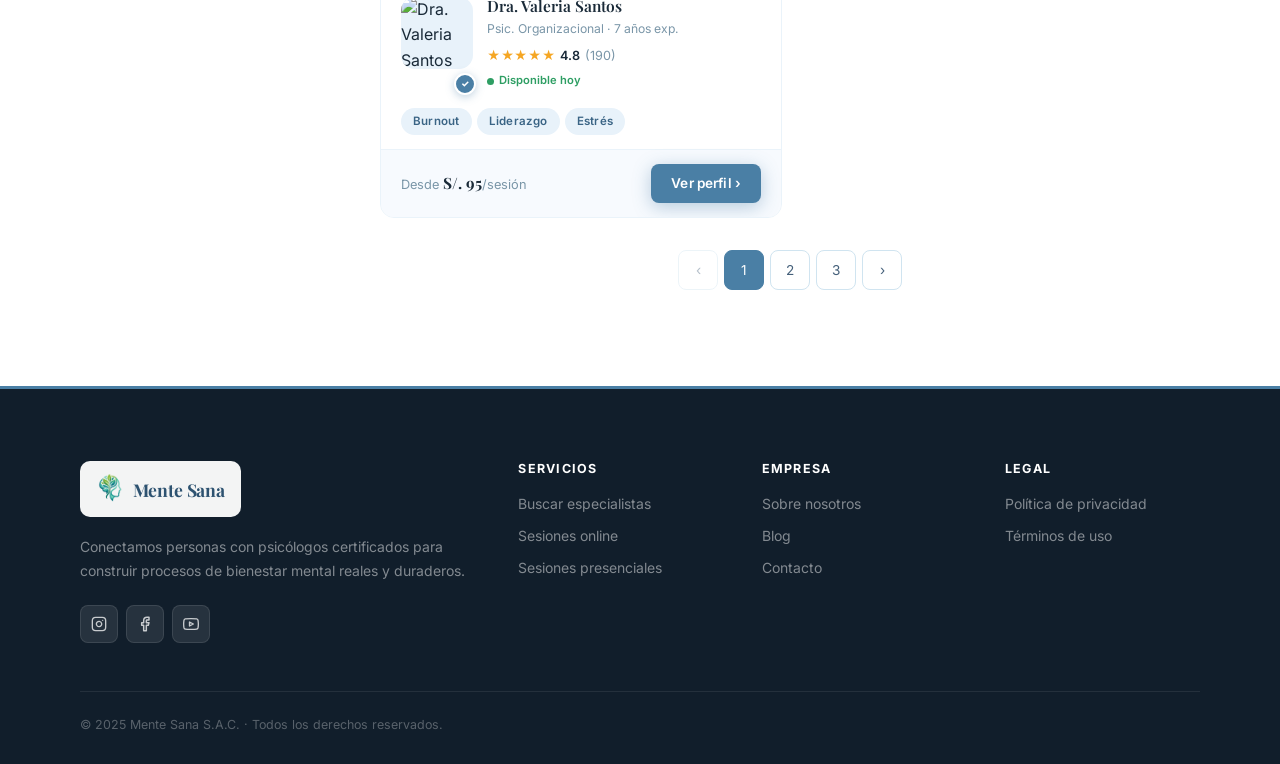
==== commit ad6ae2e2: "Fix: Correccion de bug en reserva de especialista, actualizacion de logo con nombre y margen respons" ====
--- a/especialistas.html
+++ b/especialistas.html
@@ -13,7 +13,8 @@
 <nav class="nav" id="navbar">
   <div class="container nav-inner">
     <a href="index.html" class="nav-logo">
-      <img src="img/logo2.png" alt="Mente Sana — Consultorio Psicológico" class="nav-logo-img">
+      <img src="img/logooo.png" alt="Mente Sana" class="nav-logo-img">
+      <span class="nav-logo-brand">Mente Sana</span>
     </a>
     <div class="nav-links">
       <a href="index.html"         class="nav-link">Inicio</a>
@@ -172,7 +173,7 @@
       <div class="specialists-grid" id="specialistsGrid">
 
         <!-- Card 1 — Destacada -->
-        <div class="specialist-card" onclick="window.location='perfil.html'" style="cursor:pointer;"
+        <div class="specialist-card" onclick="goToProfile(event, this.dataset.specId)" style="cursor:pointer;"
           data-name="dra. maría elena rojas" data-tags="ansiedad,estrés,burnout,clínica"
           data-especialidades="ansiedad,burnout" data-price="90" data-rating="4.9"
           data-modalidad="ambas" data-disponible="hoy" data-free="true" data-location="">
@@ -193,12 +194,12 @@
           <div class="card-body"><div class="card-tags"><span class="badge">Ansiedad</span><span class="badge">Estrés</span><span class="badge">Burnout</span></div></div>
           <div class="card-footer">
             <span class="card-price">Desde <strong>S/. 90</strong>/sesión</span>
-            <a href="perfil.html" class="btn btn-primary btn-sm" onclick="event.stopPropagation()">Ver perfil ›</a>
+            <a href="perfil.html" class="btn btn-primary btn-sm" onclick="goToProfile(event, this.closest('.specialist-card').dataset.specId)">Ver perfil ›</a>
           </div>
         </div>
 
         <!-- Card 2 -->
-        <div class="specialist-card" onclick="window.location='perfil.html'" style="cursor:pointer;"
+        <div class="specialist-card" onclick="goToProfile(event, this.dataset.specId)" style="cursor:pointer;"
           data-name="ps. carlos herrera" data-tags="pareja,familia,comunicación,terapia"
           data-especialidades="pareja,familia" data-price="100" data-rating="4.8"
           data-modalidad="online" data-disponible="hoy" data-free="false" data-location="">
@@ -217,12 +218,12 @@
           <div class="card-body"><div class="card-tags"><span class="badge">Pareja</span><span class="badge">Familia</span><span class="badge">Comunicación</span></div></div>
           <div class="card-footer">
             <span class="card-price">Desde <strong>S/. 100</strong>/sesión</span>
-            <a href="perfil.html" class="btn btn-primary btn-sm" onclick="event.stopPropagation()">Ver perfil ›</a>
+            <a href="perfil.html" class="btn btn-primary btn-sm" onclick="goToProfile(event, this.closest('.specialist-card').dataset.specId)">Ver perfil ›</a>
           </div>
         </div>
 
         <!-- Card 3 -->
-        <div class="specialist-card" onclick="window.location='perfil.html'" style="cursor:pointer;"
+        <div class="specialist-card" onclick="goToProfile(event, this.dataset.specId)" style="cursor:pointer;"
           data-name="dra. sofía alarcón" data-tags="infancia,adolescencia,tdah,infantil"
           data-especialidades="infantil,tdah" data-price="80" data-rating="4.9"
           data-modalidad="online" data-disponible="semana" data-free="false" data-location="">
@@ -241,12 +242,12 @@
           <div class="card-body"><div class="card-tags"><span class="badge">Infancia</span><span class="badge">Adolescencia</span><span class="badge">TDAH</span></div></div>
           <div class="card-footer">
             <span class="card-price">Desde <strong>S/. 80</strong>/sesión</span>
-            <a href="perfil.html" class="btn btn-primary btn-sm" onclick="event.stopPropagation()">Ver perfil ›</a>
+            <a href="perfil.html" class="btn btn-primary btn-sm" onclick="goToProfile(event, this.closest('.specialist-card').dataset.specId)">Ver perfil ›</a>
           </div>
         </div>
 
         <!-- Card 4 -->
-        <div class="specialist-card" onclick="window.location='perfil.html'" style="cursor:pointer;"
+        <div class="specialist-card" onclick="goToProfile(event, this.dataset.specId)" style="cursor:pointer;"
           data-name="ps. andrés lima" data-tags="depresión,fobias,toc,tcc"
           data-especialidades="depresion,fobias,toc" data-price="85" data-rating="4.7"
           data-modalidad="online" data-disponible="hoy" data-free="false" data-location="">
@@ -265,12 +266,12 @@
           <div class="card-body"><div class="card-tags"><span class="badge">Depresión</span><span class="badge">Fobias</span><span class="badge">TOC</span></div></div>
           <div class="card-footer">
             <span class="card-price">Desde <strong>S/. 85</strong>/sesión</span>
-            <a href="perfil.html" class="btn btn-primary btn-sm" onclick="event.stopPropagation()">Ver perfil ›</a>
+            <a href="perfil.html" class="btn btn-primary btn-sm" onclick="goToProfile(event, this.closest('.specialist-card').dataset.specId)">Ver perfil ›</a>
           </div>
         </div>
 
         <!-- Card 5 -->
-        <div class="specialist-card" onclick="window.location='perfil.html'" style="cursor:pointer;"
+        <div class="specialist-card" onclick="goToProfile(event, this.dataset.specId)" style="cursor:pointer;"
           data-name="dra. patricia vega" data-tags="evaluación,neuropsicología,presencial"
           data-especialidades="neuropsicologia" data-price="110" data-rating="4.8"
           data-modalidad="presencial" data-disponible="" data-free="false" data-location="nueva cajamarca">
@@ -289,12 +290,12 @@
           <div class="card-body"><div class="card-tags"><span class="badge">Evaluación</span><span class="badge">Neuropsicología</span></div></div>
           <div class="card-footer">
             <span class="card-price">Desde <strong>S/. 110</strong>/sesión</span>
-            <a href="perfil.html" class="btn btn-primary btn-sm" onclick="event.stopPropagation()">Ver perfil ›</a>
+            <a href="perfil.html" class="btn btn-primary btn-sm" onclick="goToProfile(event, this.closest('.specialist-card').dataset.specId)">Ver perfil ›</a>
           </div>
         </div>
 
         <!-- Card 6 -->
-        <div class="specialist-card" onclick="window.location='perfil.html'" style="cursor:pointer;"
+        <div class="specialist-card" onclick="goToProfile(event, this.dataset.specId)" style="cursor:pointer;"
           data-name="ps. diego castro" data-tags="autoestima,mindfulness,bienestar,positiva"
           data-especialidades="autoestima,bienestar" data-price="75" data-rating="4.6"
           data-modalidad="online" data-disponible="hoy" data-free="false" data-location="">
@@ -313,12 +314,12 @@
           <div class="card-body"><div class="card-tags"><span class="badge">Autoestima</span><span class="badge">Mindfulness</span><span class="badge">Bienestar</span></div></div>
           <div class="card-footer">
             <span class="card-price">Desde <strong>S/. 75</strong>/sesión</span>
-            <a href="perfil.html" class="btn btn-primary btn-sm" onclick="event.stopPropagation()">Ver perfil ›</a>
+            <a href="perfil.html" class="btn btn-primary btn-sm" onclick="goToProfile(event, this.closest('.specialist-card').dataset.specId)">Ver perfil ›</a>
           </div>
         </div>
 
         <!-- Card 7 -->
-        <div class="specialist-card" onclick="window.location='perfil.html'" style="cursor:pointer;"
+        <div class="specialist-card" onclick="goToProfile(event, this.dataset.specId)" style="cursor:pointer;"
           data-name="dra. lucía moreno" data-tags="maternidad,duelo,ansiedad,perinatal"
           data-especialidades="duelo,ansiedad" data-price="95" data-rating="4.9"
           data-modalidad="online" data-disponible="semana" data-free="false" data-location="">
@@ -337,12 +338,12 @@
           <div class="card-body"><div class="card-tags"><span class="badge">Maternidad</span><span class="badge">Duelo</span><span class="badge">Ansiedad</span></div></div>
           <div class="card-footer">
             <span class="card-price">Desde <strong>S/. 95</strong>/sesión</span>
-            <a href="perfil.html" class="btn btn-primary btn-sm" onclick="event.stopPropagation()">Ver perfil ›</a>
+            <a href="perfil.html" class="btn btn-primary btn-sm" onclick="goToProfile(event, this.closest('.specialist-card').dataset.specId)">Ver perfil ›</a>
           </div>
         </div>
 
         <!-- Card 8 -->
-        <div class="specialist-card" onclick="window.location='perfil.html'" style="cursor:pointer;"
+        <div class="specialist-card" onclick="goToProfile(event, this.dataset.specId)" style="cursor:pointer;"
           data-name="ps. fernando ríos" data-tags="trauma,emdr,adicciones,trastorno"
           data-especialidades="trauma,adicciones" data-price="120" data-rating="4.7"
           data-modalidad="presencial" data-disponible="" data-free="false" data-location="nueva cajamarca">
@@ -361,12 +362,12 @@
           <div class="card-body"><div class="card-tags"><span class="badge">Trauma</span><span class="badge">EMDR</span><span class="badge">Adicciones</span></div></div>
           <div class="card-footer">
             <span class="card-price">Desde <strong>S/. 120</strong>/sesión</span>
-            <a href="perfil.html" class="btn btn-primary btn-sm" onclick="event.stopPropagation()">Ver perfil ›</a>
+            <a href="perfil.html" class="btn btn-primary btn-sm" onclick="goToProfile(event, this.closest('.specialist-card').dataset.specId)">Ver perfil ›</a>
           </div>
         </div>
 
         <!-- Card 9 -->
-        <div class="specialist-card" onclick="window.location='perfil.html'" style="cursor:pointer;"
+        <div class="specialist-card" onclick="goToProfile(event, this.dataset.specId)" style="cursor:pointer;"
           data-name="dra. valeria santos" data-tags="burnout,liderazgo,estrés,organizacional"
           data-especialidades="burnout,estres" data-price="95" data-rating="4.8"
           data-modalidad="online" data-disponible="hoy" data-free="false" data-location="">
@@ -385,14 +386,14 @@
           <div class="card-body"><div class="card-tags"><span class="badge">Burnout</span><span class="badge">Liderazgo</span><span class="badge">Estrés</span></div></div>
           <div class="card-footer">
             <span class="card-price">Desde <strong>S/. 95</strong>/sesión</span>
-            <a href="perfil.html" class="btn btn-primary btn-sm" onclick="event.stopPropagation()">Ver perfil ›</a>
+            <a href="perfil.html" class="btn btn-primary btn-sm" onclick="goToProfile(event, this.closest('.specialist-card').dataset.specId)">Ver perfil ›</a>
           </div>
         </div>
 
         <!-- ══ PÁGINA 2 ══ -->
 
         <!-- Card 10 -->
-        <div class="specialist-card" onclick="window.location='perfil.html'" style="cursor:pointer;"
+        <div class="specialist-card" onclick="goToProfile(event, this.dataset.specId)" style="cursor:pointer;"
           data-name="ps. andrea flores" data-tags="aprendizaje,bullying,adaptación,educativa"
           data-especialidades="infantil,aprendizaje" data-price="70" data-rating="4.7"
           data-modalidad="online" data-disponible="hoy" data-free="false" data-location="">
@@ -411,12 +412,12 @@
           <div class="card-body"><div class="card-tags"><span class="badge">Aprendizaje</span><span class="badge">Bullying</span><span class="badge">Adaptación</span></div></div>
           <div class="card-footer">
             <span class="card-price">Desde <strong>S/. 70</strong>/sesión</span>
-            <a href="perfil.html" class="btn btn-primary btn-sm" onclick="event.stopPropagation()">Ver perfil ›</a>
+            <a href="perfil.html" class="btn btn-primary btn-sm" onclick="goToProfile(event, this.closest('.specialist-card').dataset.specId)">Ver perfil ›</a>
           </div>
         </div>
 
         <!-- Card 11 -->
-        <div class="specialist-card" onclick="window.location='perfil.html'" style="cursor:pointer;"
+        <div class="specialist-card" onclick="goToProfile(event, this.dataset.specId)" style="cursor:pointer;"
           data-name="ps. isabel mendoza" data-tags="vejez,duelo,familia,gerontología"
           data-especialidades="duelo,familia" data-price="80" data-rating="4.8"
           data-modalidad="online" data-disponible="semana" data-free="false" data-location="">
@@ -435,12 +436,12 @@
           <div class="card-body"><div class="card-tags"><span class="badge">Vejez</span><span class="badge">Duelo</span><span class="badge">Familia</span></div></div>
           <div class="card-footer">
             <span class="card-price">Desde <strong>S/. 80</strong>/sesión</span>
-            <a href="perfil.html" class="btn btn-primary btn-sm" onclick="event.stopPropagation()">Ver perfil ›</a>
+            <a href="perfil.html" class="btn btn-primary btn-sm" onclick="goToProfile(event, this.closest('.specialist-card').dataset.specId)">Ver perfil ›</a>
           </div>
         </div>
 
         <!-- Card 12 -->
-        <div class="specialist-card" onclick="window.location='perfil.html'" style="cursor:pointer;"
+        <div class="specialist-card" onclick="goToProfile(event, this.dataset.specId)" style="cursor:pointer;"
           data-name="ps. rodrigo saavedra" data-tags="rendimiento,ansiedad,motivación,deporte"
           data-especialidades="ansiedad,bienestar" data-price="85" data-rating="4.6"
           data-modalidad="online" data-disponible="hoy" data-free="false" data-location="">
@@ -459,12 +460,12 @@
           <div class="card-body"><div class="card-tags"><span class="badge">Rendimiento</span><span class="badge">Ansiedad</span><span class="badge">Motivación</span></div></div>
           <div class="card-footer">
             <span class="card-price">Desde <strong>S/. 85</strong>/sesión</span>
-            <a href="perfil.html" class="btn btn-primary btn-sm" onclick="event.stopPropagation()">Ver perfil ›</a>
+            <a href="perfil.html" class="btn btn-primary btn-sm" onclick="goToProfile(event, this.closest('.specialist-card').dataset.specId)">Ver perfil ›</a>
           </div>
         </div>
 
         <!-- Card 13 -->
-        <div class="specialist-card" onclick="window.location='perfil.html'" style="cursor:pointer;"
+        <div class="specialist-card" onclick="goToProfile(event, this.dataset.specId)" style="cursor:pointer;"
           data-name="dra. carmen paredes" data-tags="ansiedad,depresión,toc,tcc,adultos"
           data-especialidades="ansiedad,depresion,toc" data-price="90" data-rating="4.9"
           data-modalidad="ambas" data-disponible="hoy" data-free="true" data-location="">
@@ -483,12 +484,12 @@
           <div class="card-body"><div class="card-tags"><span class="badge">Ansiedad</span><span class="badge">Depresión</span><span class="badge">TOC</span></div></div>
           <div class="card-footer">
             <span class="card-price">Desde <strong>S/. 90</strong>/sesión</span>
-            <a href="perfil.html" class="btn btn-primary btn-sm" onclick="event.stopPropagation()">Ver perfil ›</a>
+            <a href="perfil.html" class="btn btn-primary btn-sm" onclick="goToProfile(event, this.closest('.specialist-card').dataset.specId)">Ver perfil ›</a>
           </div>
         </div>
 
         <!-- Card 14 -->
-        <div class="specialist-card" onclick="window.location='perfil.html'" style="cursor:pointer;"
+        <div class="specialist-card" onclick="goToProfile(event, this.dataset.specId)" style="cursor:pointer;"
           data-name="ps. gabriel ruiz" data-tags="tdah,infantil,escolar,aprendizaje"
           data-especialidades="infantil,tdah" data-price="75" data-rating="4.5"
           data-modalidad="online" data-disponible="hoy" data-free="false" data-location="">
@@ -507,12 +508,12 @@
           <div class="card-body"><div class="card-tags"><span class="badge">TDAH</span><span class="badge">Infantil</span><span class="badge">Escolar</span></div></div>
           <div class="card-footer">
             <span class="card-price">Desde <strong>S/. 75</strong>/sesión</span>
-            <a href="perfil.html" class="btn btn-primary btn-sm" onclick="event.stopPropagation()">Ver perfil ›</a>
+            <a href="perfil.html" class="btn btn-primary btn-sm" onclick="goToProfile(event, this.closest('.specialist-card').dataset.specId)">Ver perfil ›</a>
           </div>
         </div>
 
         <!-- Card 15 -->
-        <div class="specialist-card" onclick="window.location='perfil.html'" style="cursor:pointer;"
+        <div class="specialist-card" onclick="goToProfile(event, this.dataset.specId)" style="cursor:pointer;"
           data-name="dra. mariana lagos" data-tags="trauma,violencia,peritaje,forense"
           data-especialidades="trauma,duelo" data-price="130" data-rating="4.7"
           data-modalidad="presencial" data-disponible="" data-free="false" data-location="nueva cajamarca">
@@ -531,12 +532,12 @@
           <div class="card-body"><div class="card-tags"><span class="badge">Trauma</span><span class="badge">Violencia</span><span class="badge">Peritaje</span></div></div>
           <div class="card-footer">
             <span class="card-price">Desde <strong>S/. 130</strong>/sesión</span>
-            <a href="perfil.html" class="btn btn-primary btn-sm" onclick="event.stopPropagation()">Ver perfil ›</a>
+            <a href="perfil.html" class="btn btn-primary btn-sm" onclick="goToProfile(event, this.closest('.specialist-card').dataset.specId)">Ver perfil ›</a>
           </div>
         </div>
 
         <!-- Card 16 -->
-        <div class="specialist-card" onclick="window.location='perfil.html'" style="cursor:pointer;"
+        <div class="specialist-card" onclick="goToProfile(event, this.dataset.specId)" style="cursor:pointer;"
           data-name="ps. cristina huanca" data-tags="estrés,bienestar,mindfulness,mbsr"
           data-especialidades="bienestar,estres" data-price="65" data-rating="4.8"
           data-modalidad="online" data-disponible="hoy" data-free="false" data-location="">
@@ -555,12 +556,12 @@
           <div class="card-body"><div class="card-tags"><span class="badge">Estrés</span><span class="badge">Mindfulness</span><span class="badge">Bienestar</span></div></div>
           <div class="card-footer">
             <span class="card-price">Desde <strong>S/. 65</strong>/sesión</span>
-            <a href="perfil.html" class="btn btn-primary btn-sm" onclick="event.stopPropagation()">Ver perfil ›</a>
+            <a href="perfil.html" class="btn btn-primary btn-sm" onclick="goToProfile(event, this.closest('.specialist-card').dataset.specId)">Ver perfil ›</a>
           </div>
         </div>
 
         <!-- Card 17 -->
-        <div class="specialist-card" onclick="window.location='perfil.html'" style="cursor:pointer;"
+        <div class="specialist-card" onclick="goToProfile(event, this.dataset.specId)" style="cursor:pointer;"
           data-name="dr. alejandro mora" data-tags="burnout,valores,aceptación,act"
           data-especialidades="burnout,bienestar" data-price="100" data-rating="4.7"
           data-modalidad="online" data-disponible="semana" data-free="false" data-location="">
@@ -579,12 +580,12 @@
           <div class="card-body"><div class="card-tags"><span class="badge">Burnout</span><span class="badge">Valores</span><span class="badge">Aceptación</span></div></div>
           <div class="card-footer">
             <span class="card-price">Desde <strong>S/. 100</strong>/sesión</span>
-            <a href="perfil.html" class="btn btn-primary btn-sm" onclick="event.stopPropagation()">Ver perfil ›</a>
+            <a href="perfil.html" class="btn btn-primary btn-sm" onclick="goToProfile(event, this.closest('.specialist-card').dataset.specId)">Ver perfil ›</a>
           </div>
         </div>
 
         <!-- Card 18 -->
-        <div class="specialist-card" onclick="window.location='perfil.html'" style="cursor:pointer;"
+        <div class="specialist-card" onclick="goToProfile(event, this.dataset.specId)" style="cursor:pointer;"
           data-name="ps. nicole herrera" data-tags="maternidad,postparto,duelo,perinatal"
           data-especialidades="duelo,ansiedad" data-price="70" data-rating="4.6"
           data-modalidad="online" data-disponible="hoy" data-free="false" data-location="">
@@ -603,14 +604,14 @@
           <div class="card-body"><div class="card-tags"><span class="badge">Maternidad</span><span class="badge">Postparto</span><span class="badge">Duelo</span></div></div>
           <div class="card-footer">
             <span class="card-price">Desde <strong>S/. 70</strong>/sesión</span>
-            <a href="perfil.html" class="btn btn-primary btn-sm" onclick="event.stopPropagation()">Ver perfil ›</a>
+            <a href="perfil.html" class="btn btn-primary btn-sm" onclick="goToProfile(event, this.closest('.specialist-card').dataset.specId)">Ver perfil ›</a>
           </div>
         </div>
 
         <!-- ══ PÁGINA 3 ══ -->
 
         <!-- Card 19 -->
-        <div class="specialist-card" onclick="window.location='perfil.html'" style="cursor:pointer;"
+        <div class="specialist-card" onclick="goToProfile(event, this.dataset.specId)" style="cursor:pointer;"
           data-name="dr. samuel torres" data-tags="fobias,ansiedad,hábitos,hipnoterapia"
           data-especialidades="ansiedad,fobias" data-price="140" data-rating="4.8"
           data-modalidad="presencial" data-disponible="" data-free="false" data-location="nueva cajamarca">
@@ -629,12 +630,12 @@
           <div class="card-body"><div class="card-tags"><span class="badge">Fobias</span><span class="badge">Ansiedad</span><span class="badge">Hábitos</span></div></div>
           <div class="card-footer">
             <span class="card-price">Desde <strong>S/. 140</strong>/sesión</span>
-            <a href="perfil.html" class="btn btn-primary btn-sm" onclick="event.stopPropagation()">Ver perfil ›</a>
+            <a href="perfil.html" class="btn btn-primary btn-sm" onclick="goToProfile(event, this.closest('.specialist-card').dataset.specId)">Ver perfil ›</a>
           </div>
         </div>
 
         <!-- Card 20 -->
-        <div class="specialist-card" onclick="window.location='perfil.html'" style="cursor:pointer;"
+        <div class="specialist-card" onclick="goToProfile(event, this.dataset.specId)" style="cursor:pointer;"
           data-name="ps. verónica pinto" data-tags="pareja,familia,comunicación,sistémica"
           data-especialidades="pareja,familia" data-price="95" data-rating="4.7"
           data-modalidad="ambas" data-disponible="semana" data-free="false" data-location="">
@@ -653,12 +654,12 @@
           <div class="card-body"><div class="card-tags"><span class="badge">Pareja</span><span class="badge">Familia</span><span class="badge">Comunicación</span></div></div>
           <div class="card-footer">
             <span class="card-price">Desde <strong>S/. 95</strong>/sesión</span>
-            <a href="perfil.html" class="btn btn-primary btn-sm" onclick="event.stopPropagation()">Ver perfil ›</a>
+            <a href="perfil.html" class="btn btn-primary btn-sm" onclick="goToProfile(event, this.closest('.specialist-card').dataset.specId)">Ver perfil ›</a>
           </div>
         </div>
 
         <!-- Card 21 -->
-        <div class="specialist-card" onclick="window.location='perfil.html'" style="cursor:pointer;"
+        <div class="specialist-card" onclick="goToProfile(event, this.dataset.specId)" style="cursor:pointer;"
           data-name="ps. kevin alvarado" data-tags="adolescentes,vocación,identidad,orientación"
           data-especialidades="infantil,autoestima" data-price="60" data-rating="4.5"
           data-modalidad="online" data-disponible="hoy" data-free="false" data-location="">
@@ -677,12 +678,12 @@
           <div class="card-body"><div class="card-tags"><span class="badge">Adolescentes</span><span class="badge">Vocación</span><span class="badge">Identidad</span></div></div>
           <div class="card-footer">
             <span class="card-price">Desde <strong>S/. 60</strong>/sesión</span>
-            <a href="perfil.html" class="btn btn-primary btn-sm" onclick="event.stopPropagation()">Ver perfil ›</a>
+            <a href="perfil.html" class="btn btn-primary btn-sm" onclick="goToProfile(event, this.closest('.specialist-card').dataset.specId)">Ver perfil ›</a>
           </div>
         </div>
 
         <!-- Card 22 -->
-        <div class="specialist-card" onclick="window.location='perfil.html'" style="cursor:pointer;"
+        <div class="specialist-card" onclick="goToProfile(event, this.dataset.specId)" style="cursor:pointer;"
           data-name="dra. beatriz salamanca" data-tags="cáncer,duelo,autoestima,psicooncología"
           data-especialidades="duelo,autoestima" data-price="90" data-rating="4.9"
           data-modalidad="online" data-disponible="semana" data-free="false" data-location="">
@@ -701,12 +702,12 @@
           <div class="card-body"><div class="card-tags"><span class="badge">Duelo</span><span class="badge">Autoestima</span><span class="badge">Apoyo oncológico</span></div></div>
           <div class="card-footer">
             <span class="card-price">Desde <strong>S/. 90</strong>/sesión</span>
-            <a href="perfil.html" class="btn btn-primary btn-sm" onclick="event.stopPropagation()">Ver perfil ›</a>
+            <a href="perfil.html" class="btn btn-primary btn-sm" onclick="goToProfile(event, this.closest('.specialist-card').dataset.specId)">Ver perfil ›</a>
           </div>
         </div>
 
         <!-- Card 23 -->
-        <div class="specialist-card" onclick="window.location='perfil.html'" style="cursor:pointer;"
+        <div class="specialist-card" onclick="goToProfile(event, this.dataset.specId)" style="cursor:pointer;"
           data-name="ps. luis espinoza" data-tags="tdah,autismo,evaluación,infantil"
           data-especialidades="infantil,tdah" data-price="100" data-rating="4.8"
           data-modalidad="ambas" data-disponible="hoy" data-free="false" data-location="nueva cajamarca">
@@ -725,12 +726,12 @@
           <div class="card-body"><div class="card-tags"><span class="badge">TDAH</span><span class="badge">Autismo</span><span class="badge">Evaluación</span></div></div>
           <div class="card-footer">
             <span class="card-price">Desde <strong>S/. 100</strong>/sesión</span>
-            <a href="perfil.html" class="btn btn-primary btn-sm" onclick="event.stopPropagation()">Ver perfil ›</a>
+            <a href="perfil.html" class="btn btn-primary btn-sm" onclick="goToProfile(event, this.closest('.specialist-card').dataset.specId)">Ver perfil ›</a>
           </div>
         </div>
 
         <!-- Card 24 -->
-        <div class="specialist-card" onclick="window.location='perfil.html'" style="cursor:pointer;"
+        <div class="specialist-card" onclick="goToProfile(event, this.dataset.specId)" style="cursor:pointer;"
           data-name="ps. fiorella castro" data-tags="familia,pareja,adolescencia,sistémica"
           data-especialidades="familia,pareja" data-price="80" data-rating="4.7"
           data-modalidad="online" data-disponible="hoy" data-free="false" data-location="">
@@ -749,12 +750,12 @@
           <div class="card-body"><div class="card-tags"><span class="badge">Familia</span><span class="badge">Pareja</span><span class="badge">Adolescencia</span></div></div>
           <div class="card-footer">
             <span class="card-price">Desde <strong>S/. 80</strong>/sesión</span>
-            <a href="perfil.html" class="btn btn-primary btn-sm" onclick="event.stopPropagation()">Ver perfil ›</a>
+            <a href="perfil.html" class="btn btn-primary btn-sm" onclick="goToProfile(event, this.closest('.specialist-card').dataset.specId)">Ver perfil ›</a>
           </div>
         </div>
 
         <!-- Card 25 -->
-        <div class="specialist-card" onclick="window.location='perfil.html'" style="cursor:pointer;"
+        <div class="specialist-card" onclick="goToProfile(event, this.dataset.specId)" style="cursor:pointer;"
           data-name="dr. hernán vásquez" data-tags="depresión,bipolar,trastornos,psiquiatría"
           data-especialidades="depresion,toc" data-price="160" data-rating="4.9"
           data-modalidad="presencial" data-disponible="" data-free="false" data-location="nueva cajamarca">
@@ -773,12 +774,12 @@
           <div class="card-body"><div class="card-tags"><span class="badge">Depresión</span><span class="badge">Bipolar</span><span class="badge">Trastornos</span></div></div>
           <div class="card-footer">
             <span class="card-price">Desde <strong>S/. 160</strong>/sesión</span>
-            <a href="perfil.html" class="btn btn-primary btn-sm" onclick="event.stopPropagation()">Ver perfil ›</a>
+            <a href="perfil.html" class="btn btn-primary btn-sm" onclick="goToProfile(event, this.closest('.specialist-card').dataset.specId)">Ver perfil ›</a>
           </div>
         </div>
 
         <!-- Card 26 -->
-        <div class="specialist-card" onclick="window.location='perfil.html'" style="cursor:pointer;"
+        <div class="specialist-card" onclick="goToProfile(event, this.dataset.specId)" style="cursor:pointer;"
           data-name="ps. camila rodríguez" data-tags="burnout,estrés,liderazgo,corporativo"
           data-especialidades="burnout,estres" data-price="85" data-rating="4.6"
           data-modalidad="online" data-disponible="hoy" data-free="false" data-location="">
@@ -797,12 +798,12 @@
           <div class="card-body"><div class="card-tags"><span class="badge">Burnout</span><span class="badge">Estrés</span><span class="badge">Liderazgo</span></div></div>
           <div class="card-footer">
             <span class="card-price">Desde <strong>S/. 85</strong>/sesión</span>
-            <a href="perfil.html" class="btn btn-primary btn-sm" onclick="event.stopPropagation()">Ver perfil ›</a>
+            <a href="perfil.html" class="btn btn-primary btn-sm" onclick="goToProfile(event, this.closest('.specialist-card').dataset.specId)">Ver perfil ›</a>
           </div>
         </div>
 
         <!-- Card 27 -->
-        <div class="specialist-card" onclick="window.location='perfil.html'" style="cursor:pointer;"
+        <div class="specialist-card" onclick="goToProfile(event, this.dataset.specId)" style="cursor:pointer;"
           data-name="ps. marco antonio díaz" data-tags="inconsciente,conflicto,personalidad,psicoanálisis"
           data-especialidades="depresion,autoestima" data-price="120" data-rating="4.8"
           data-modalidad="online" data-disponible="semana" data-free="false" data-location="">
@@ -821,7 +822,7 @@
           <div class="card-body"><div class="card-tags"><span class="badge">Conflicto interno</span><span class="badge">Autoestima</span><span class="badge">Personalidad</span></div></div>
           <div class="card-footer">
             <span class="card-price">Desde <strong>S/. 120</strong>/sesión</span>
-            <a href="perfil.html" class="btn btn-primary btn-sm" onclick="event.stopPropagation()">Ver perfil ›</a>
+            <a href="perfil.html" class="btn btn-primary btn-sm" onclick="goToProfile(event, this.closest('.specialist-card').dataset.specId)">Ver perfil ›</a>
           </div>
         </div>
 
@@ -839,7 +840,8 @@
     <div class="footer-grid">
       <div class="footer-brand">
         <div class="footer-logo-wrap">
-          <img src="img/logo2.png" alt="Mente Sana — Consultorio Psicológico" class="footer-logo-img">
+          <img src="img/logooo.png" alt="Mente Sana" class="footer-logo-img">
+          <span class="footer-logo-brand">Mente Sana</span>
         </div>
         <p>Conectamos personas con psicólogos certificados para construir procesos de bienestar mental reales y duraderos.</p>
         <div class="footer-social">
@@ -889,6 +891,74 @@
 window.addEventListener('scroll', () => {
   document.getElementById('navbar').classList.toggle('scrolled', window.scrollY > 8);
 }, { passive: true });
+
+/* ── Specialist payment data ── */
+const PAYMENT_DATA = {
+  'c01':{ yape:'981234560', bank:'BCP',         account:'191-12345670-0-01',  cci:'00219100123456700012', holder:'María Elena Rojas Díaz'    },
+  'c02':{ yape:'912456783', bank:'Interbank',    account:'200-13456712-1-08',  cci:'00320010134567121080', holder:'Alejandra Vásquez Pérez'    },
+  'c03':{ yape:'945781234', bank:'BBVA',         account:'0011-0311-012456789',cci:'01103110124567890001', holder:'Jorge Paredes Sánchez'      },
+  'c04':{ yape:'976892340', bank:'Scotiabank',   account:'000-102345678-1',    cci:'00900001023456781001', holder:'Lucía Torres Mendoza'       },
+  'c05':{ yape:'993201564', bank:'BCP',          account:'191-23456780-0-03',  cci:'00219100234567800030', holder:'Rodrigo Campos Vargas'      },
+  'c06':{ yape:'965432178', bank:'Interbank',    account:'200-34567891-1-02',  cci:'00320030034567891020', holder:'Sofía Quispe Mamani'        },
+  'c07':{ yape:'988765401', bank:'BBVA',         account:'0011-0111-013456789',cci:'01111101345678900001', holder:'Arturo Díaz Flores'         },
+  'c08':{ yape:'917654302', bank:'BCP',          account:'191-45678901-0-05',  cci:'00219100456789010050', holder:'Claudia Núñez Herrera'      },
+  'c09':{ yape:'934567891', bank:'Scotiabank',   account:'000-203456789-2',    cci:'00900002034567892001', holder:'Roberto Alvarado Cruz'      },
+  'c10':{ yape:'978901245', bank:'Interbank',    account:'200-56789012-1-07',  cci:'00320050056789012070', holder:'Andrea Flores Cárdenas'     },
+  'c11':{ yape:'956789024', bank:'BCP',          account:'191-67890123-0-02',  cci:'00219100678901230020', holder:'Isabel Mendoza García'      },
+  'c12':{ yape:'921345679', bank:'BBVA',         account:'0011-0211-014567891',cci:'01102110145678910001', holder:'Rodrigo Saavedra Lima'      },
+  'c13':{ yape:'967234512', bank:'BCP',          account:'191-78901234-0-08',  cci:'00219100789012340080', holder:'Carmen Paredes Robles'      },
+  'c14':{ yape:'989012346', bank:'Interbank',    account:'200-89012345-1-04',  cci:'00320080089012345040', holder:'Gabriel Ruiz Pinto'         },
+  'c15':{ yape:'934512679', bank:'Scotiabank',   account:'000-304567891-3',    cci:'00900003045678913001', holder:'Mariana Lagos Vera'         },
+  'c16':{ yape:'972345891', bank:'BCP',          account:'191-90123456-0-06',  cci:'00219100901234560060', holder:'Cristina Huanca Mamani'     },
+  'c17':{ yape:'948901238', bank:'Interbank',    account:'200-01234567-1-09',  cci:'00320000012345670090', holder:'Alejandro Mora Espinoza'    },
+  'c18':{ yape:'961234579', bank:'BBVA',         account:'0011-0311-015678912',cci:'01103110156789120001', holder:'Nicole Herrera Castro'      },
+  'c19':{ yape:'907654322', bank:'BCP',          account:'191-12345671-0-09',  cci:'00219100123456710090', holder:'Samuel Torres Aguirre'      },
+  'c20':{ yape:'985432110', bank:'Interbank',    account:'200-23456782-1-06',  cci:'00320020234567820060', holder:'Verónica Pinto Salcedo'     },
+  'c21':{ yape:'943210988', bank:'Scotiabank',   account:'000-404567892-4',    cci:'00900004045678924001', holder:'Kevin Alvarado Ríos'        },
+  'c22':{ yape:'971890235', bank:'BCP',          account:'191-34567892-0-04',  cci:'00219100345678920040', holder:'Beatriz Salamanca Mejía'    },
+  'c23':{ yape:'957891204', bank:'Interbank',    account:'200-45678903-1-03',  cci:'00320040456789030030', holder:'Luis Espinoza Tapia'        },
+  'c24':{ yape:'986012346', bank:'BBVA',         account:'0011-0111-016789123',cci:'01111101678912300001', holder:'Fiorella Castro Morales'    },
+  'c25':{ yape:'929876544', bank:'BCP',          account:'191-56789014-0-07',  cci:'00219100567890140070', holder:'Hernán Vásquez Delgado'     },
+  'c26':{ yape:'968345211', bank:'Interbank',    account:'200-67890125-1-05',  cci:'00320060678901250050', holder:'Camila Rodríguez Fuentes'   },
+  'c27':{ yape:'941234088', bank:'Scotiabank',   account:'000-504567893-5',    cci:'00900005045678935001', holder:'Marco Antonio Díaz Valenzuela'},
+};
+
+/* Asignar IDs (c01…c27) a las tarjetas según su orden, para enlazar con PAYMENT_DATA */
+document.querySelectorAll('#specialistsGrid .specialist-card').forEach((card, i) => {
+  card.dataset.specId = 'c' + String(i + 1).padStart(2, '0');
+});
+
+function goToProfile(e, specId) {
+  e.preventDefault();
+  const card = e.target.closest('.specialist-card') ||
+               document.querySelector(`#specialistsGrid .specialist-card[data-spec-id="${specId}"]`);
+  if (card && !specId) specId = card.dataset.specId;
+  if (card) {
+    const specData = {
+      specId,
+      name:       card.querySelector('.card-name')?.textContent.trim()  || '',
+      photo:      card.querySelector('.card-avatar img')?.src            || '',
+      spec:       card.querySelector('.card-spec')?.textContent.trim()   || '',
+      tags:       [...card.querySelectorAll('.card-tags .badge')].map(b => b.textContent.trim()),
+      price:      parseInt(card.dataset.price)  || 90,
+      rating:     parseFloat(card.dataset.rating) || 0,
+      modalidad:  card.dataset.modalidad  || 'ambas',
+      disponible: card.dataset.disponible || '',
+      isFree:     card.dataset.free === 'true',
+    };
+    sessionStorage.setItem('ms_spec_data', JSON.stringify(specData));
+  }
+  const payData = PAYMENT_DATA[specId];
+  if (payData) {
+    /* El titular de la cuenta debe coincidir con el especialista elegido */
+    const cardName = card?.querySelector('.card-name')?.textContent.trim() || '';
+    const holder   = cardName.replace(/^(dra?\.|dr\.|ps\.|lic\.)\s*/i, '');
+    sessionStorage.setItem('ms_pay_data', JSON.stringify({ ...payData, holder: holder || payData.holder }));
+  } else {
+    sessionStorage.removeItem('ms_pay_data');
+  }
+  window.location.href = 'perfil.html';
+}
 
 /* ── Price range ── */
 function updatePrice(val) {
@@ -1063,6 +1133,11 @@
   input.addEventListener('change', applyFilters);
 });
 
+/* ── Assign spec IDs by DOM order ── */
+document.querySelectorAll('#specialistsGrid .specialist-card').forEach((card, i) => {
+  card.dataset.specId = 'c' + String(i + 1).padStart(2, '0');
+});
+
 /* ── Init ── */
 applyFilters();
 </script>
--- a/css/styles.css
+++ b/css/styles.css
@@ -45,7 +45,7 @@
   --transition-slow: 0.45s ease;
 
   --max-width: 1200px;
-  --nav-height: 72px;
+  --nav-height: 80px;
 }
 
 /* ===== RESET ===== */
@@ -98,7 +98,13 @@
 }
 
 /* ===== LAYOUT ===== */
-.container { max-width: var(--max-width); margin-inline: auto; padding-inline: 28px; }
+.container {
+  max-width: var(--max-width);
+  margin-left: auto;
+  margin-right: auto;
+  padding-left: 40px;
+  padding-right: 40px;
+}
 .section    { padding: 80px 0; }
 .section--gray    { background: var(--bg-soft); }
 .section--primary { background: linear-gradient(135deg, var(--primary-darker) 0%, var(--primary-dark) 60%, var(--primary) 100%); color:#fff; }
@@ -112,7 +118,7 @@
 .section-header .eyebrow::before,
 .section-header .eyebrow::after { content:''; display:block; width:24px; height:1.5px; background:var(--primary); border-radius:2px; }
 .section-header h2 { margin-bottom: 12px; }
-.section-header p  { max-width: 540px; margin-inline: auto; font-size: 1.05rem; }
+.section-header p  { max-width: 540px; margin-left: auto; margin-right: auto; font-size: 1.05rem; }
 
 .grid-2 { display: grid; grid-template-columns: repeat(2,1fr); gap: 24px; }
 .grid-3 { display: grid; grid-template-columns: repeat(3,1fr); gap: 28px; }
@@ -170,6 +176,9 @@
 .btn-white:hover  { background: var(--primary-lighter); transform: translateY(-2px); }
 .btn-outline-white { border: 2px solid rgba(255,255,255,.55); color: #fff; background: transparent; }
 .btn-outline-white:hover { background: rgba(255,255,255,.12); transform: translateY(-2px); }
+.btn-wa { background: #25d366; color: #fff; box-shadow: 0 4px 18px rgba(37,211,102,.35); }
+.btn-wa:hover { background: #1ebe5d; transform: translateY(-2px); box-shadow: 0 7px 28px rgba(37,211,102,.45); }
+.btn-wa:active { transform: translateY(0); }
 .btn-sm  { padding: 9px 20px; font-size: .85rem; border-radius: var(--radius-sm); }
 .btn-lg  { padding: 16px 38px; font-size: 1.05rem; }
 .btn-full { width: 100%; justify-content: center; }
@@ -189,14 +198,26 @@
   justify-content: space-between; gap: 24px;
 }
 .nav-logo {
-  display: flex; align-items: center; flex-shrink: 0;
+  display: flex; align-items: center; gap: 10px; flex-shrink: 0;
+  text-decoration: none;
 }
 .nav-logo-img {
-  height: 58px;
+  height: 64px;
   width: auto;
   display: block;
   object-fit: contain;
 }
+.nav-logo-brand {
+  font-family: var(--font-heading);
+  font-size: 1.22rem;
+  font-weight: 700;
+  color: var(--text);
+  letter-spacing: -0.01em;
+  line-height: 1;
+  white-space: nowrap;
+  transition: color var(--transition);
+}
+.nav-logo:hover .nav-logo-brand { color: var(--primary); }
 /* kept for legacy selectors that may reference these */
 .logo-mark { display: none; }
 .logo-text  { display: none; }
@@ -204,25 +225,52 @@
 /* ── Footer logo on dark background ── */
 .footer-logo-wrap {
   display: inline-flex;
+  align-items: center;
+  gap: 10px;
   background: rgba(255,255,255,.95);
   border-radius: 10px;
-  padding: 7px 13px;
+  padding: 8px 16px;
   margin-bottom: 18px;
 }
 .footer-logo-img {
-  height: 62px;
+  height: 40px;
   width: auto;
   display: block;
   object-fit: contain;
 }
+.footer-logo-brand {
+  font-family: var(--font-heading);
+  font-size: 1.1rem;
+  font-weight: 700;
+  color: var(--primary-darker);
+  letter-spacing: -0.01em;
+  line-height: 1;
+  white-space: nowrap;
+}
 
 /* ── Auth modal logo ── */
+.auth-logo-wrap {
+  display: flex;
+  align-items: center;
+  justify-content: center;
+  gap: 9px;
+  margin-bottom: 4px;
+}
 .auth-logo-img {
-  height: 46px;
+  height: 40px;
   width: auto;
   display: block;
   object-fit: contain;
 }
+.auth-logo-brand {
+  font-family: var(--font-heading);
+  font-size: 1.18rem;
+  font-weight: 700;
+  color: var(--text);
+  letter-spacing: -0.01em;
+  line-height: 1;
+}
+
 .nav-links { display: flex; align-items: center; gap: 2px; flex: 1; justify-content: center; }
 .nav-link {
   padding: 8px 14px; border-radius: var(--radius-sm);
@@ -278,7 +326,8 @@
 .hero-inner {
   display: grid; grid-template-columns: 1.08fr 1fr;
   gap: 60px; align-items: center;
-  padding: 80px 0 100px; position: relative; z-index: 1;
+  padding-top: 80px; padding-bottom: 100px;
+  position: relative; z-index: 1;
 }
 .hero-eyebrow {
   display: inline-flex; align-items: center; gap: 8px;
@@ -971,6 +1020,7 @@
 .slot-item { padding: 7px 4px; border: 1.5px solid var(--border); border-radius: var(--radius-sm); font-size: .76rem; text-align: center; cursor: pointer; transition: all var(--transition); background: var(--bg); color: var(--text-secondary); }
 .slot-item:hover { border-color: var(--primary); color: var(--primary); background: var(--primary-light); }
 .slot-item.selected { background: var(--primary); border-color: var(--primary); color: #fff; font-weight: 600; }
+.slot-item.disabled { background: rgba(39,174,96,.08); border-color: rgba(39,174,96,.3); color: var(--success); cursor: not-allowed; font-size: .7rem; }
 .booking-summary { background: var(--bg-soft); border-radius: var(--radius-sm); padding: 10px 12px; margin-bottom: 14px; font-size: .8rem; border: 1px solid var(--border-light); }
 .booking-summary div { display: flex; justify-content: space-between; padding: 2px 0; color: var(--text-secondary); }
 .booking-summary strong { color: var(--text); }
@@ -1008,42 +1058,138 @@
 .divider { border: none; border-top: 1px solid var(--border-light); margin: 28px 0; }
 
 /* ===== RESPONSIVE ===== */
+
+/* Prevent horizontal scroll globally */
+html, body { overflow-x: hidden; }
+
+/* ---- 1024px (tablet landscape) ---- */
 @media (max-width:1024px) {
-  .hero-inner { grid-template-columns: 1fr; }
+  .container { padding-left: 32px; padding-right: 32px; }
+  .hero-inner { grid-template-columns: 1fr; padding-top: 60px; padding-bottom: 80px; }
   .hero-visual { display: none; }
-  .hero-inner { padding: 60px 0; }
+  .hero-subtitle { max-width: 100%; }
   .contact-wrapper { grid-template-columns: 1fr; gap: 40px; }
   .footer-grid { grid-template-columns: 1fr 1fr; gap: 32px; }
   .specialists-layout { grid-template-columns: 1fr; }
   .filters-sidebar { position: static; }
   .profile-layout { grid-template-columns: 1fr; }
   .booking-card { position: static; }
-  .profile-top { flex-wrap: wrap; }
-}
+  .profile-top { flex-wrap: wrap; gap: 20px; }
+  .grid-2 { grid-template-columns: 1fr; }
+}
+
+/* ---- 768px (tablet portrait / large mobile) ---- */
 @media (max-width:768px) {
-  :root { --nav-height: 68px; }
-  .nav-logo-img { height: 48px; }
+  :root { --nav-height: 76px; }
+  .container { padding-left: 24px; padding-right: 24px; }
+  .nav-logo-img { height: 52px; }
+  .nav-logo-brand { font-size: 1.08rem; }
+
   .section { padding: 56px 0; }
-  .grid-3,.grid-4 { grid-template-columns: 1fr; }
+  .grid-2,.grid-3,.grid-4 { grid-template-columns: 1fr; }
   .stats-inner { grid-template-columns: 1fr 1fr; gap: 16px; }
   .search-row { flex-direction: column; }
+  .search-box { padding: 24px 18px; }
   .nav-links { display: none; }
   .nav-hamburger { display: flex; }
   .form-grid { grid-template-columns: 1fr; }
   .footer-grid { grid-template-columns: 1fr; }
+  .footer-logo-wrap { flex-wrap: wrap; }
   .specialists-grid { grid-template-columns: 1fr; }
   .hero-cta { flex-direction: column; }
   .hero-cta .btn { width: 100%; justify-content: center; }
   .cta-banner-actions { flex-direction: column; align-items: center; }
   .slot-grid { grid-template-columns: repeat(2,1fr); }
   .steps-connector { display: none; }
-  .contact-form { padding: 24px 20px; }
-  .search-box { padding: 24px 20px; }
-}
+  .contact-form { padding: 24px 18px; }
+
+  /* Hero breathing room */
+  .hero-inner { padding-top: 48px; padding-bottom: 64px; }
+  .hero-title { font-size: clamp(1.9rem, 6vw, 3rem); }
+  .hero-subtitle { font-size: 1rem; margin-bottom: 28px; }
+  .hero-cta { gap: 10px; }
+  .hero-trust { gap: 14px; }
+
+  /* Profile header */
+  .profile-top { flex-direction: column; align-items: center; text-align: center; }
+  .profile-info { width: 100%; }
+  .profile-avatar { width: 110px; height: 110px; }
+  .profile-meta { justify-content: center; gap: 10px; }
+  .profile-meta-item { font-size: .78rem; }
+  .profile-tags { justify-content: center; }
+  .profile-actions { justify-content: center; }
+  .profile-stats { justify-content: center; gap: 16px; }
+  .profile-action-btn { font-size: .78rem; padding: 7px 12px; }
+
+  /* Tabs */
+  .tab-btn { padding: 10px 14px; font-size: .82rem; }
+
+  /* Modals full-width */
+  .bk-modal  { padding: 32px 20px 24px; }
+  .msg-modal { padding: 24px 18px; }
+  .auth-modal { padding: 28px 20px 24px; }
+
+  /* Booking card */
+  .booking-body { padding: 14px 16px; }
+  .booking-card { margin-top: 8px; }
+
+  /* Trust band wrap */
+  .trust-band-inner { flex-direction: column; align-items: center; gap: 12px; }
+  .trust-band-items { justify-content: center; }
+
+  /* Blog bento single col */
+  .blog-bento { grid-template-columns: 1fr; }
+  .blog-card--featured { flex-direction: column; grid-column: span 1; }
+  .blog-card--featured .blog-thumb { width: 100%; height: 185px; }
+  .blog-filter-bar { gap: 6px; }
+  .blog-filter-btn { font-size: .78rem; padding: 6px 12px; }
+}
+
+/* ---- 480px (small mobile) ---- */
 @media (max-width:480px) {
-  .container { padding-inline: 18px; }
+  .container { padding-left: 18px; padding-right: 18px; }
   .stats-inner { grid-template-columns: 1fr 1fr; }
-  .trust-band-inner { flex-direction: column; gap: 12px; }
+  .nav-logo-img { height: 44px; }
+  .nav-logo-brand { font-size: .97rem; }
+
+  /* Hero */
+  .hero-inner { padding-top: 36px; padding-bottom: 52px; }
+  .hero-eyebrow { font-size: .68rem; padding: 5px 12px; }
+  .hero-trust { flex-direction: column; gap: 8px; }
+  .trust-item { font-size: .82rem; }
+
+  /* Profile */
+  .profile-avatar { width: 90px; height: 90px; }
+  .profile-name { font-size: clamp(1.4rem,5vw,2rem); }
+  .profile-action-btn span:not([id]) { display: none; }
+  .profile-actions { gap: 6px; }
+
+  /* Modals */
+  .bk-modal  { padding: 28px 16px 20px; }
+  .pay-modal { padding: 22px 16px 20px; }
+  .msg-modal { padding: 22px 16px; }
+  .bk-actions { flex-direction: column; }
+  .bk-actions .btn { width: 100%; }
+
+  /* Tabs horizontal scroll */
+  .tab-list { overflow-x: auto; scrollbar-width: none; -webkit-overflow-scrolling: touch; }
+  .tab-list::-webkit-scrollbar { display: none; }
+  .tab-btn { padding: 10px 12px; font-size: .78rem; white-space: nowrap; flex-shrink: 0; }
+
+  /* Specialist cards */
+  .card-top { padding: 14px 14px 10px; }
+  .card-avatar { width: 60px; height: 60px; }
+
+  /* Footer */
+  .footer { padding: 48px 0 22px; }
+  .footer-grid { gap: 24px; }
+  .footer-logo-wrap { gap: 8px; padding: 6px 12px; }
+  .footer-logo-img { height: 32px; }
+  .footer-logo-brand { font-size: .95rem; }
+
+  /* CTA banner */
+  .cta-stat { padding: 0 16px; }
+  .cta-stat-num { font-size: 1.5rem; }
 }
 
 /* ════════════════════════════════════════
@@ -1269,6 +1415,33 @@
 .bk-actions .btn { flex: 1; }
 
 /* ════════════════════════════════════════
+   PAYMENT MODAL
+════════════════════════════════════════ */
+.pay-overlay { position:fixed; inset:0; background:rgba(0,0,0,.52); z-index:2100; display:flex; align-items:center; justify-content:center; opacity:0; pointer-events:none; transition:opacity .25s; }
+.pay-overlay.active { opacity:1; pointer-events:all; }
+.pay-modal { background:var(--bg); border-radius:var(--radius-lg); padding:28px 24px 24px; width:min(420px,94vw); max-height:90vh; overflow-y:auto; position:relative; box-shadow:0 24px 64px rgba(0,0,0,.22); }
+.pay-close { position:absolute; top:12px; right:12px; background:none; border:none; cursor:pointer; color:var(--text-muted); display:flex; align-items:center; padding:4px; border-radius:50%; transition:background .15s; }
+.pay-close:hover { background:var(--bg-secondary); }
+.pay-header { text-align:center; margin-bottom:18px; }
+.pay-badge { display:inline-block; background:var(--primary-light); color:var(--primary-dark); font-size:1.5rem; font-weight:800; padding:8px 24px; border-radius:30px; margin-bottom:10px; font-family:var(--font-heading); }
+.pay-title { font-size:1.05rem; font-weight:700; margin-bottom:3px; }
+.pay-sub { font-size:.8rem; color:var(--text-muted); }
+.pay-tabs { display:flex; gap:6px; background:var(--bg-secondary); border-radius:var(--radius); padding:4px; margin-bottom:18px; }
+.pay-tab { flex:1; padding:9px 6px; border:none; background:transparent; border-radius:calc(var(--radius) - 2px); cursor:pointer; font-size:.85rem; font-weight:600; color:var(--text-secondary); transition:all .2s; }
+.pay-tab.active { background:var(--bg); color:var(--primary); box-shadow:0 2px 8px rgba(0,0,0,.1); }
+.yape-qr-wrap { display:flex; flex-direction:column; align-items:center; margin-bottom:12px; }
+.yape-qr-img { width:160px; height:160px; border-radius:12px; border:3px solid #6b2fa0; display:block; }
+.yape-logo-tag { color:#6b2fa0; font-weight:800; font-size:1rem; margin-top:6px; letter-spacing:.08em; }
+.yape-phone-row { display:flex; align-items:center; justify-content:center; gap:10px; margin-bottom:4px; }
+.copy-btn { background:var(--primary-light); color:var(--primary); border:none; border-radius:var(--radius-sm); padding:5px 12px; font-size:.76rem; font-weight:600; cursor:pointer; transition:all .15s; white-space:nowrap; }
+.copy-btn:hover { background:var(--primary); color:#fff; }
+.transfer-box { background:var(--bg-secondary); border-radius:var(--radius); padding:14px 16px; display:flex; flex-direction:column; gap:10px; }
+.tr-row { display:flex; justify-content:space-between; align-items:center; font-size:.82rem; gap:8px; }
+.tr-row span { color:var(--text-muted); flex-shrink:0; }
+.tr-row strong { font-weight:600; text-align:right; word-break:break-all; }
+.pay-note { text-align:center; font-size:.78rem; color:var(--text-muted); }
+
+/* ════════════════════════════════════════
    MESSAGE MODAL
 ════════════════════════════════════════ */
 .msg-overlay {
